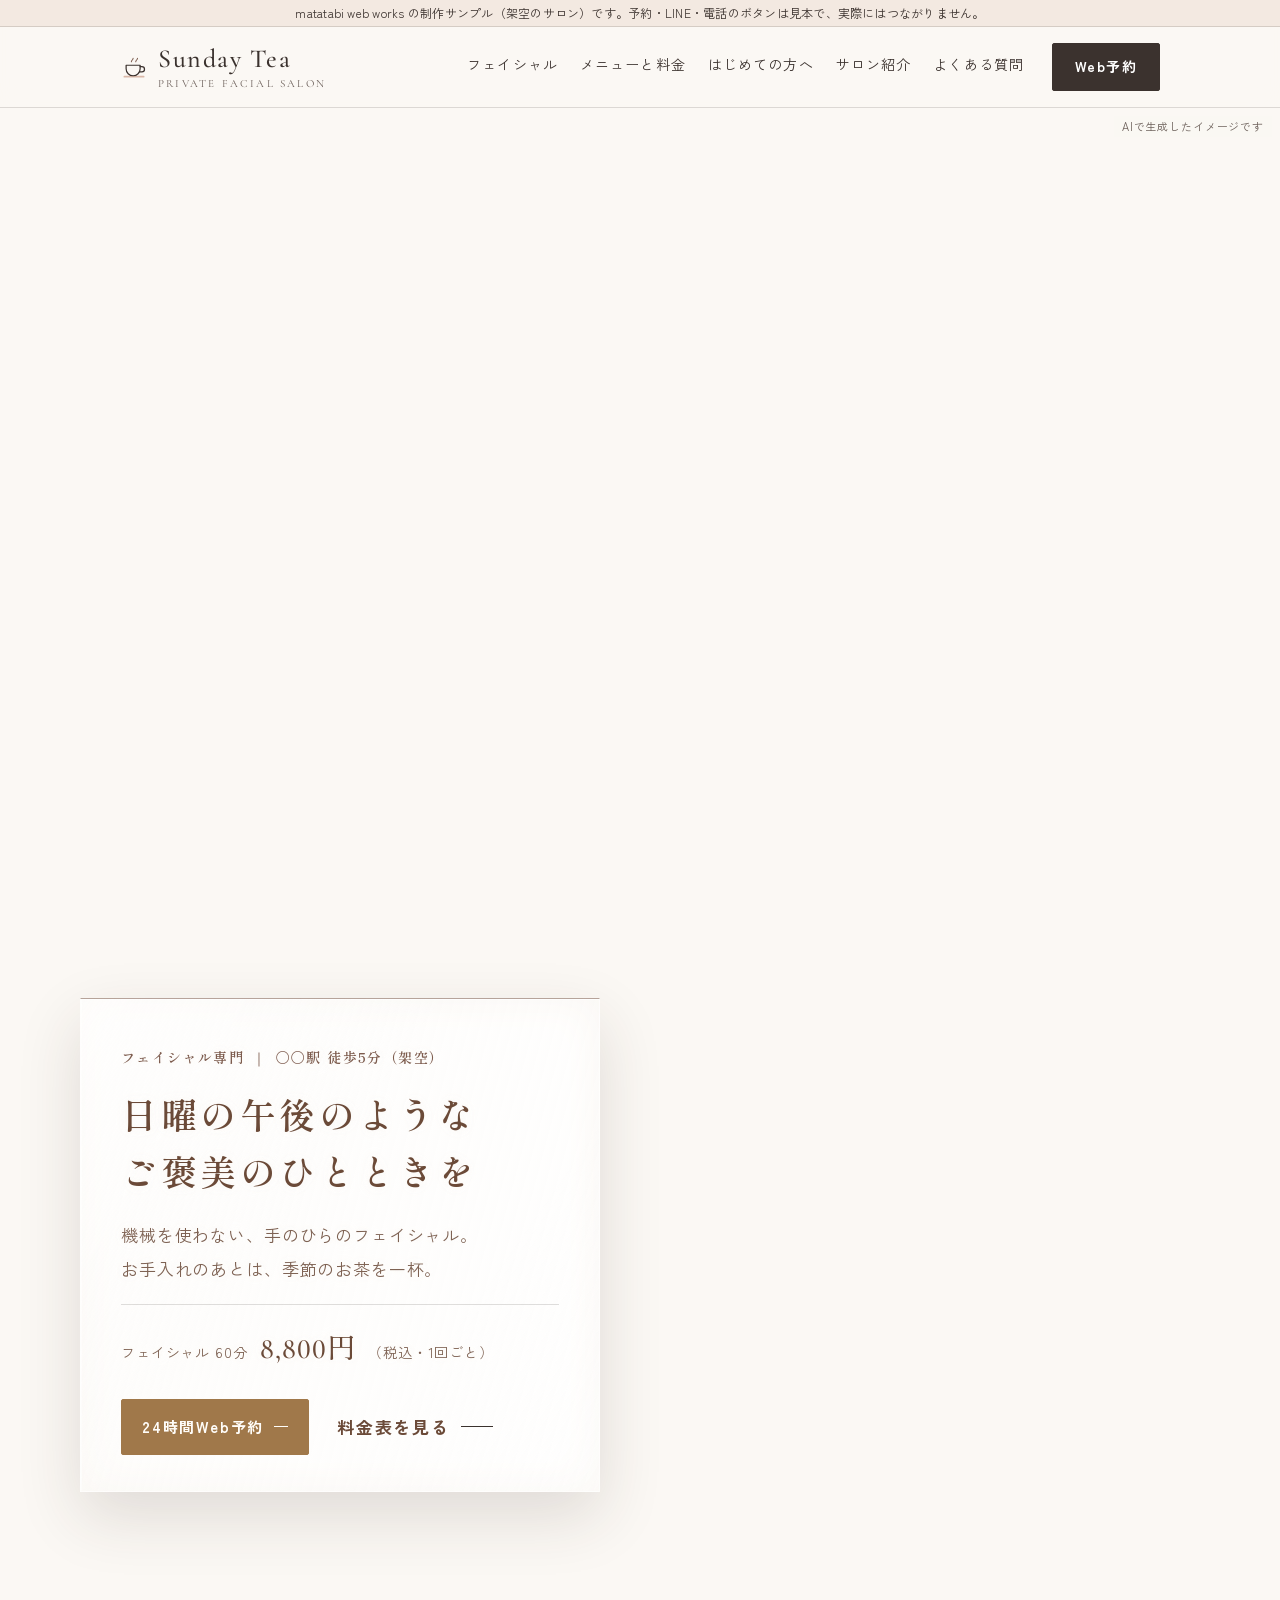
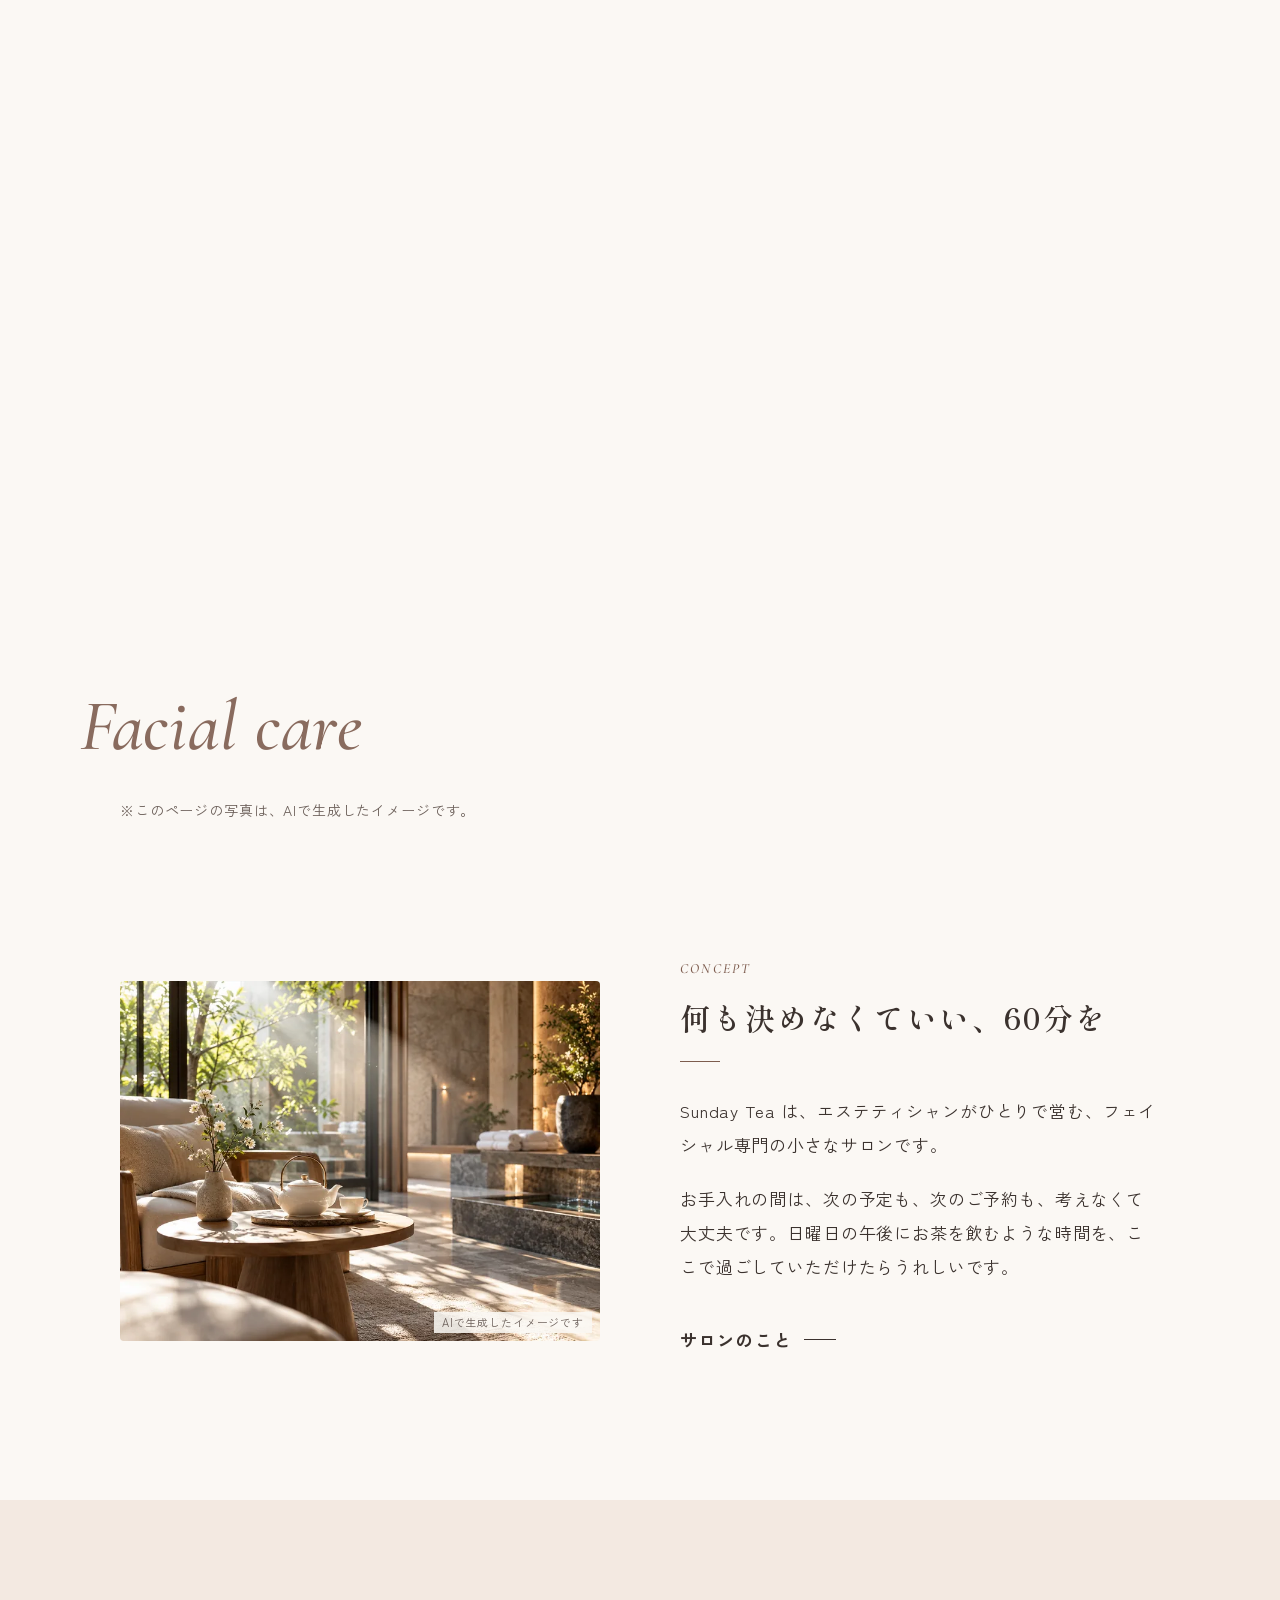
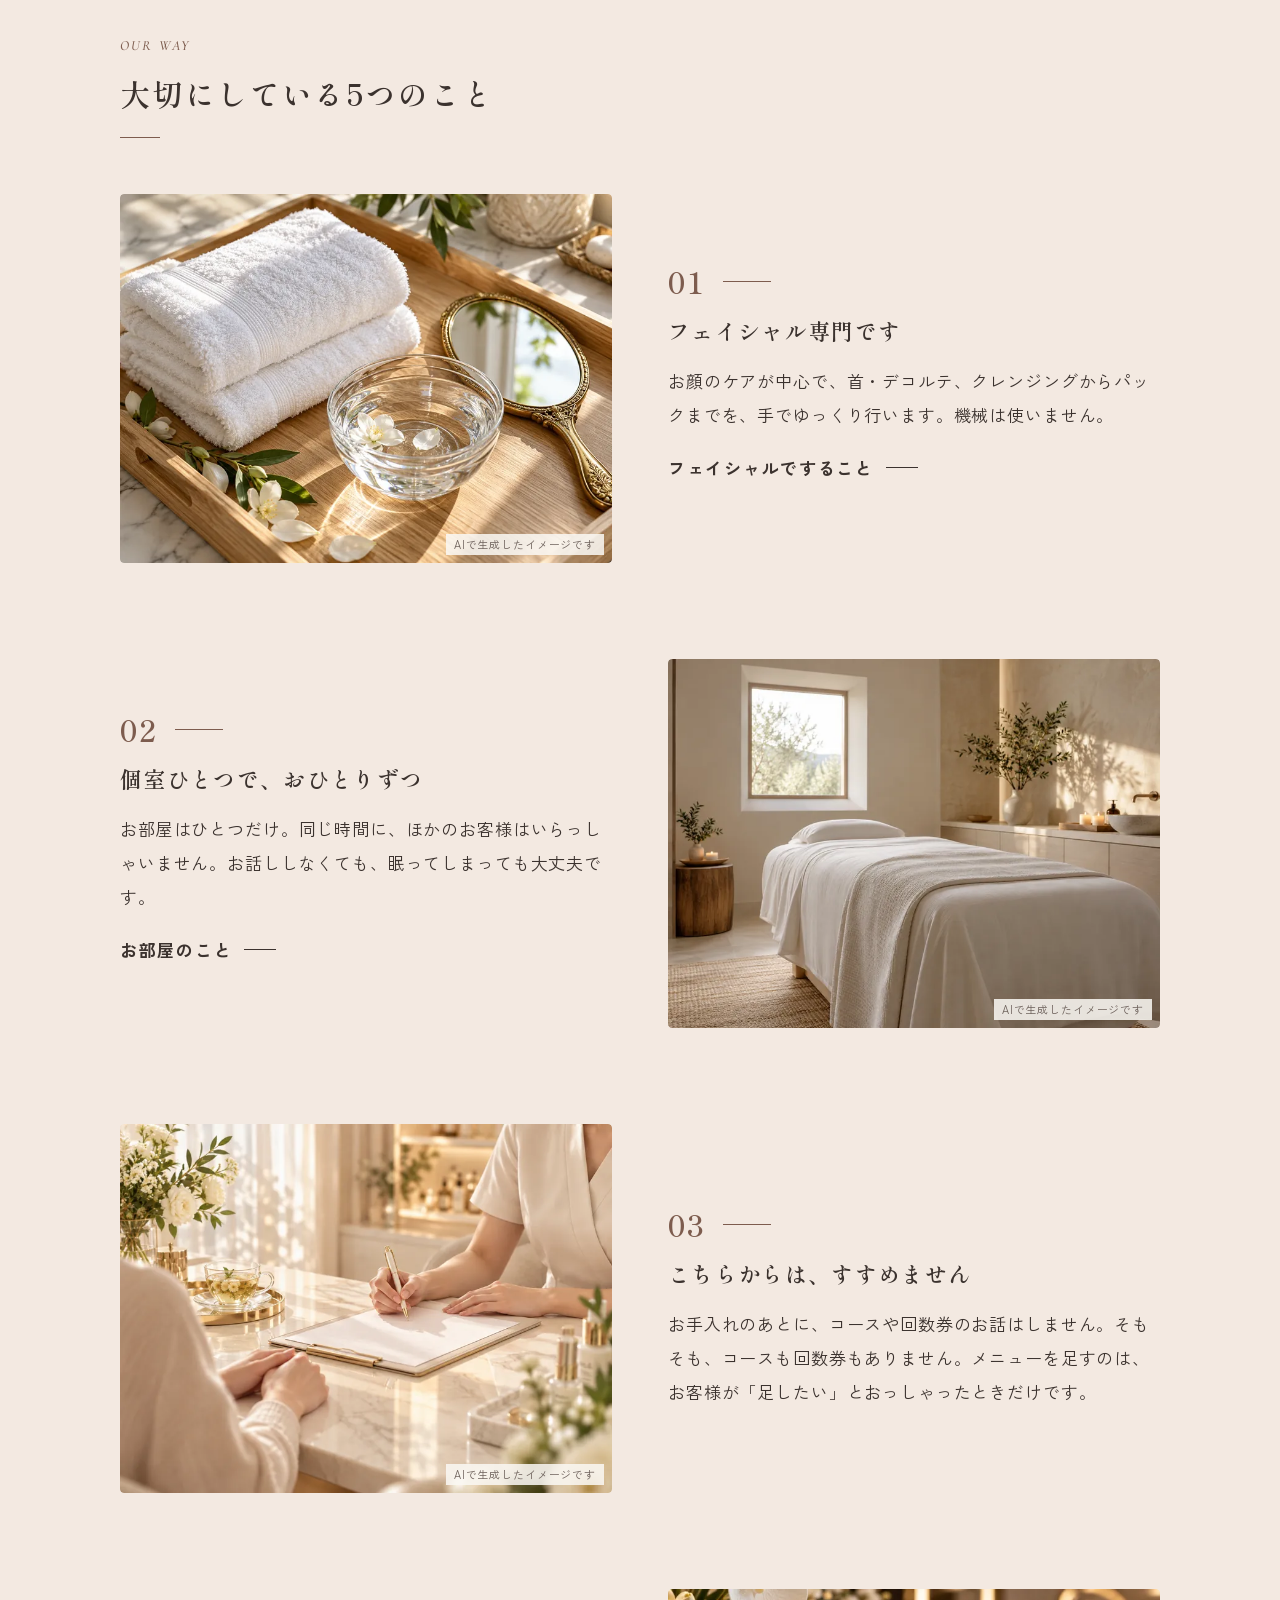
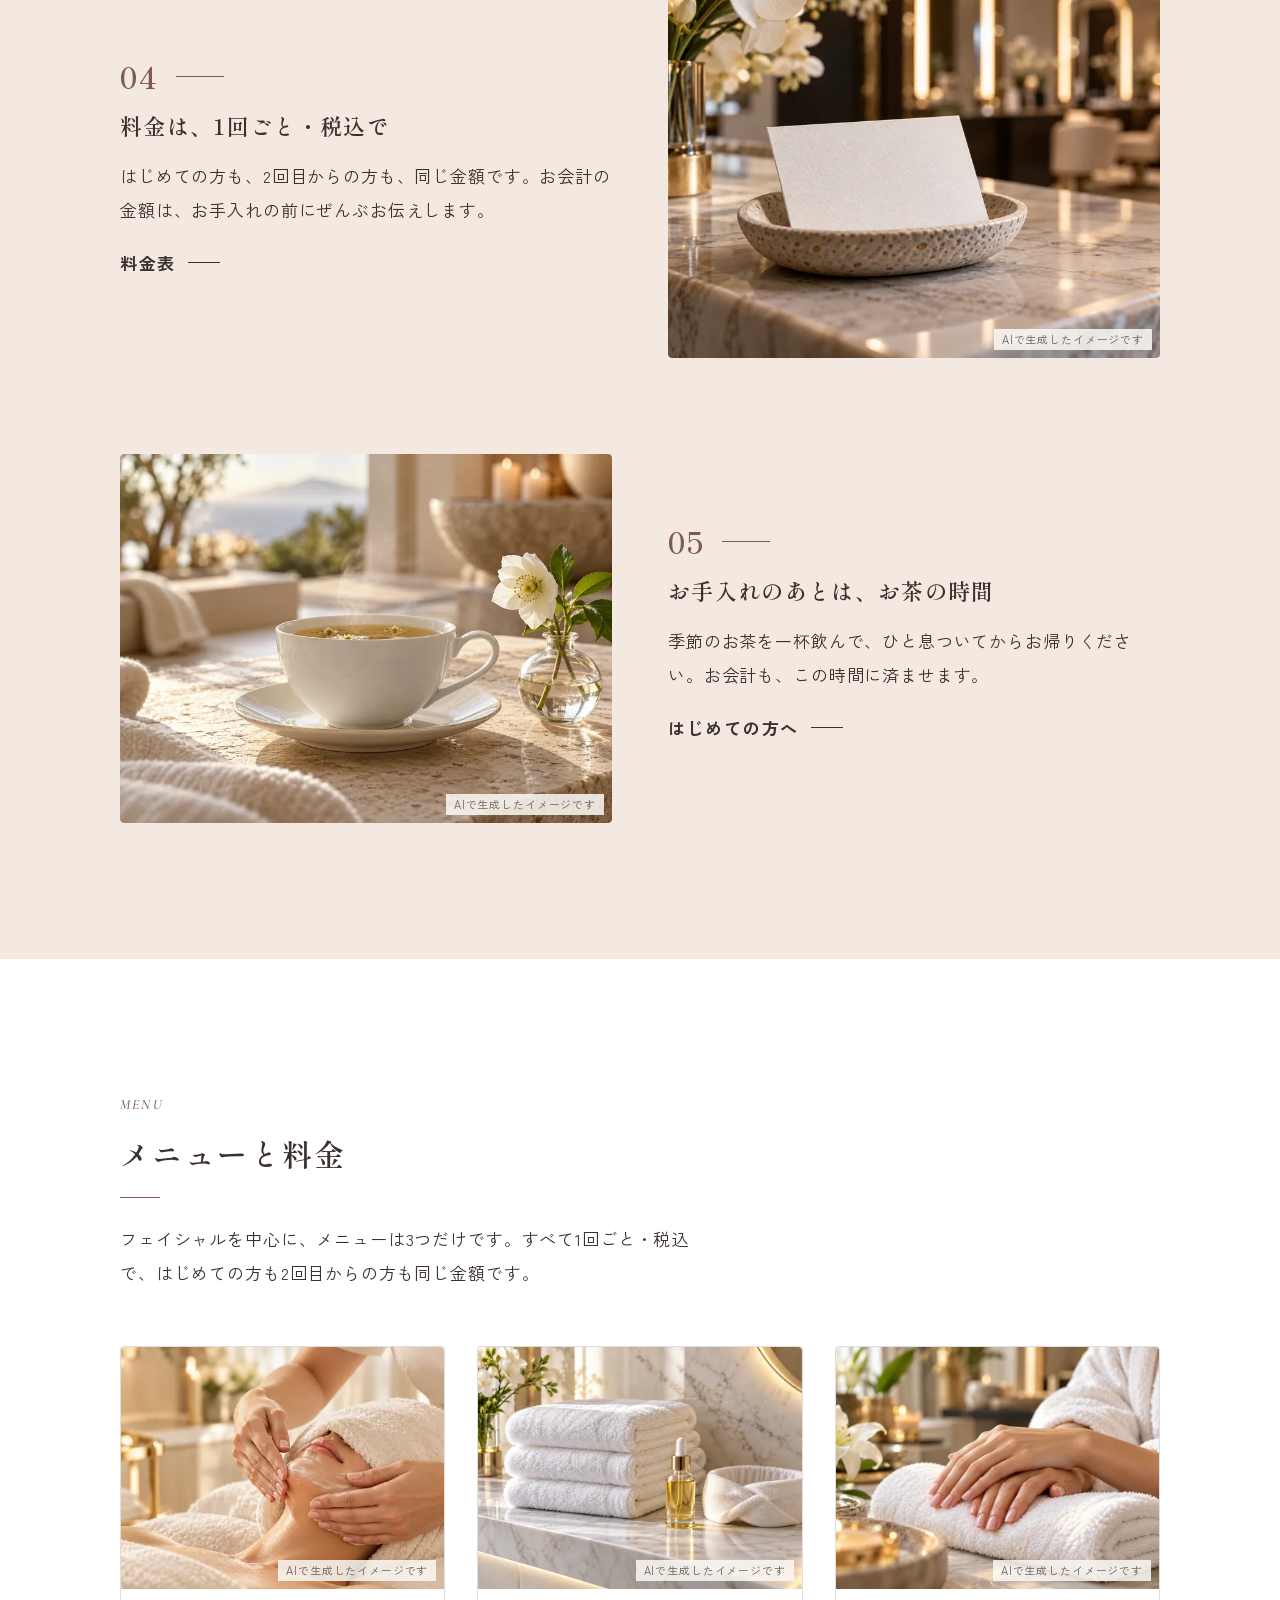
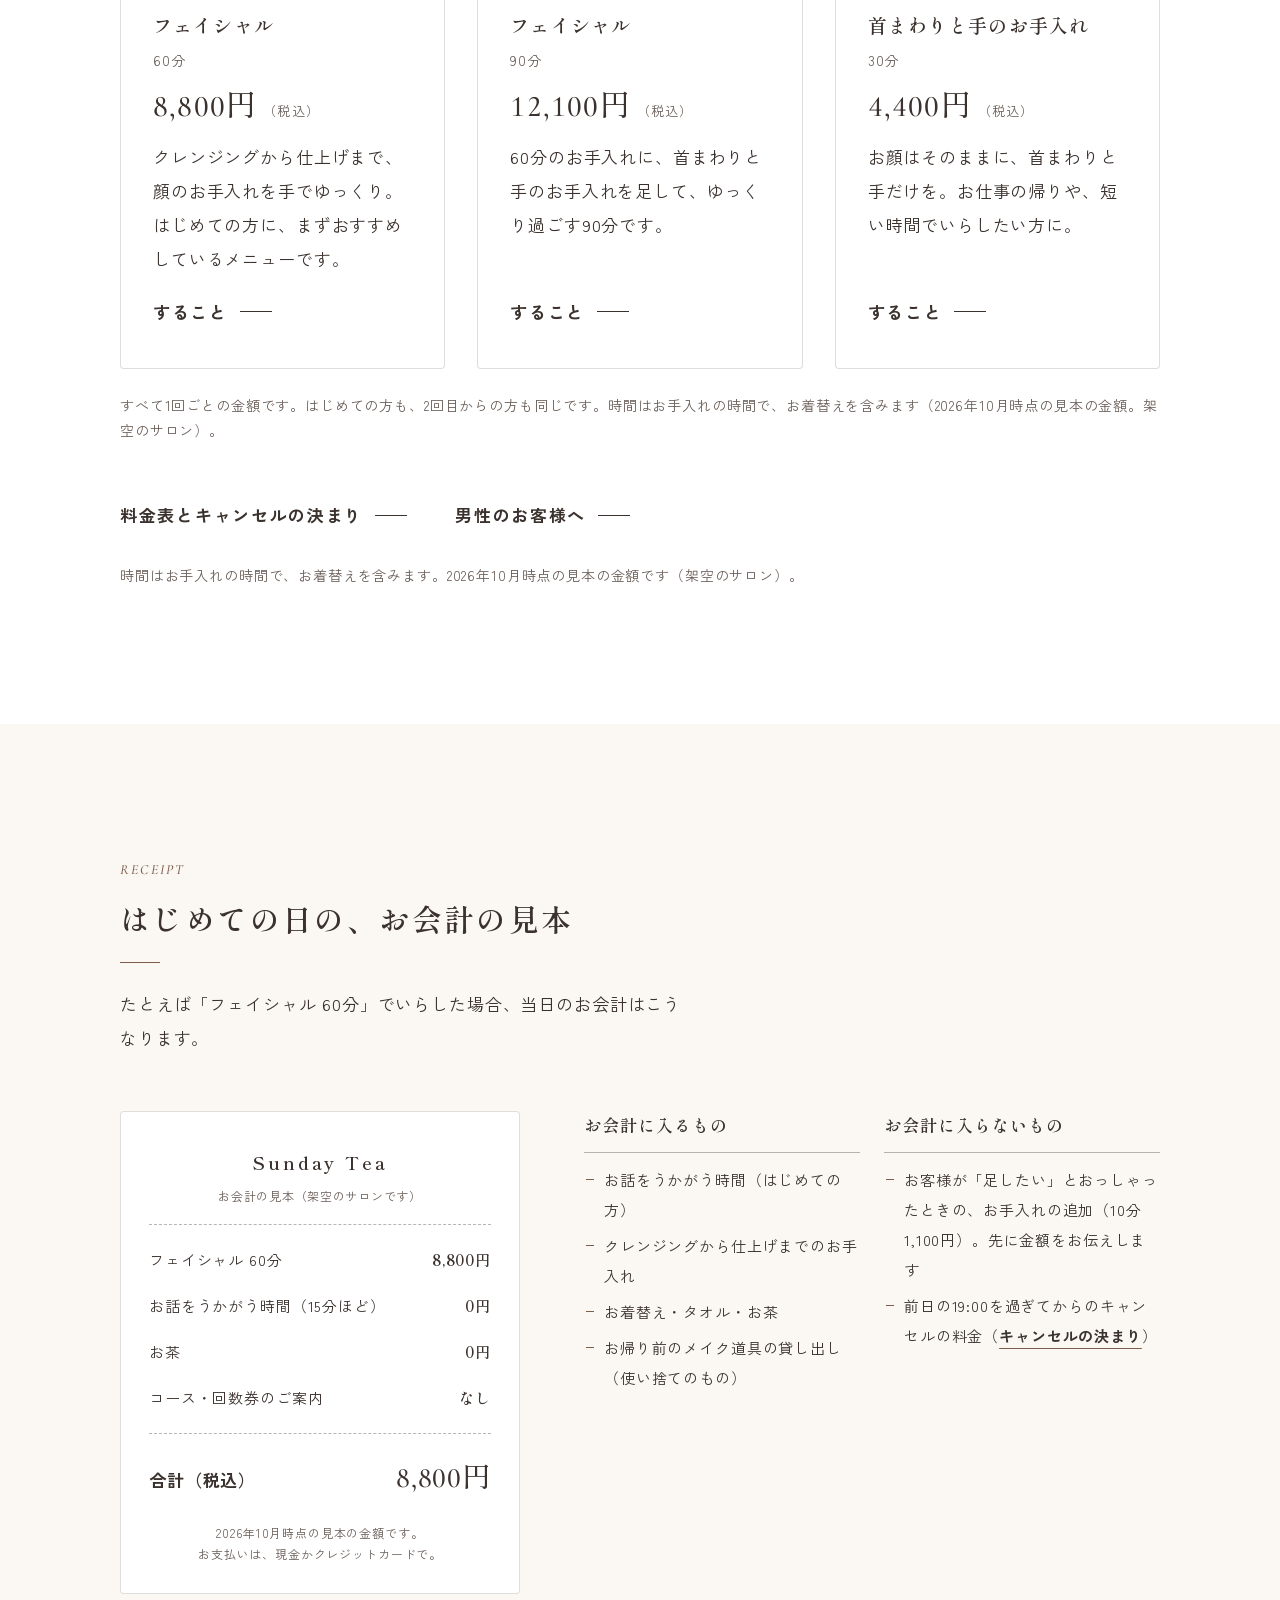
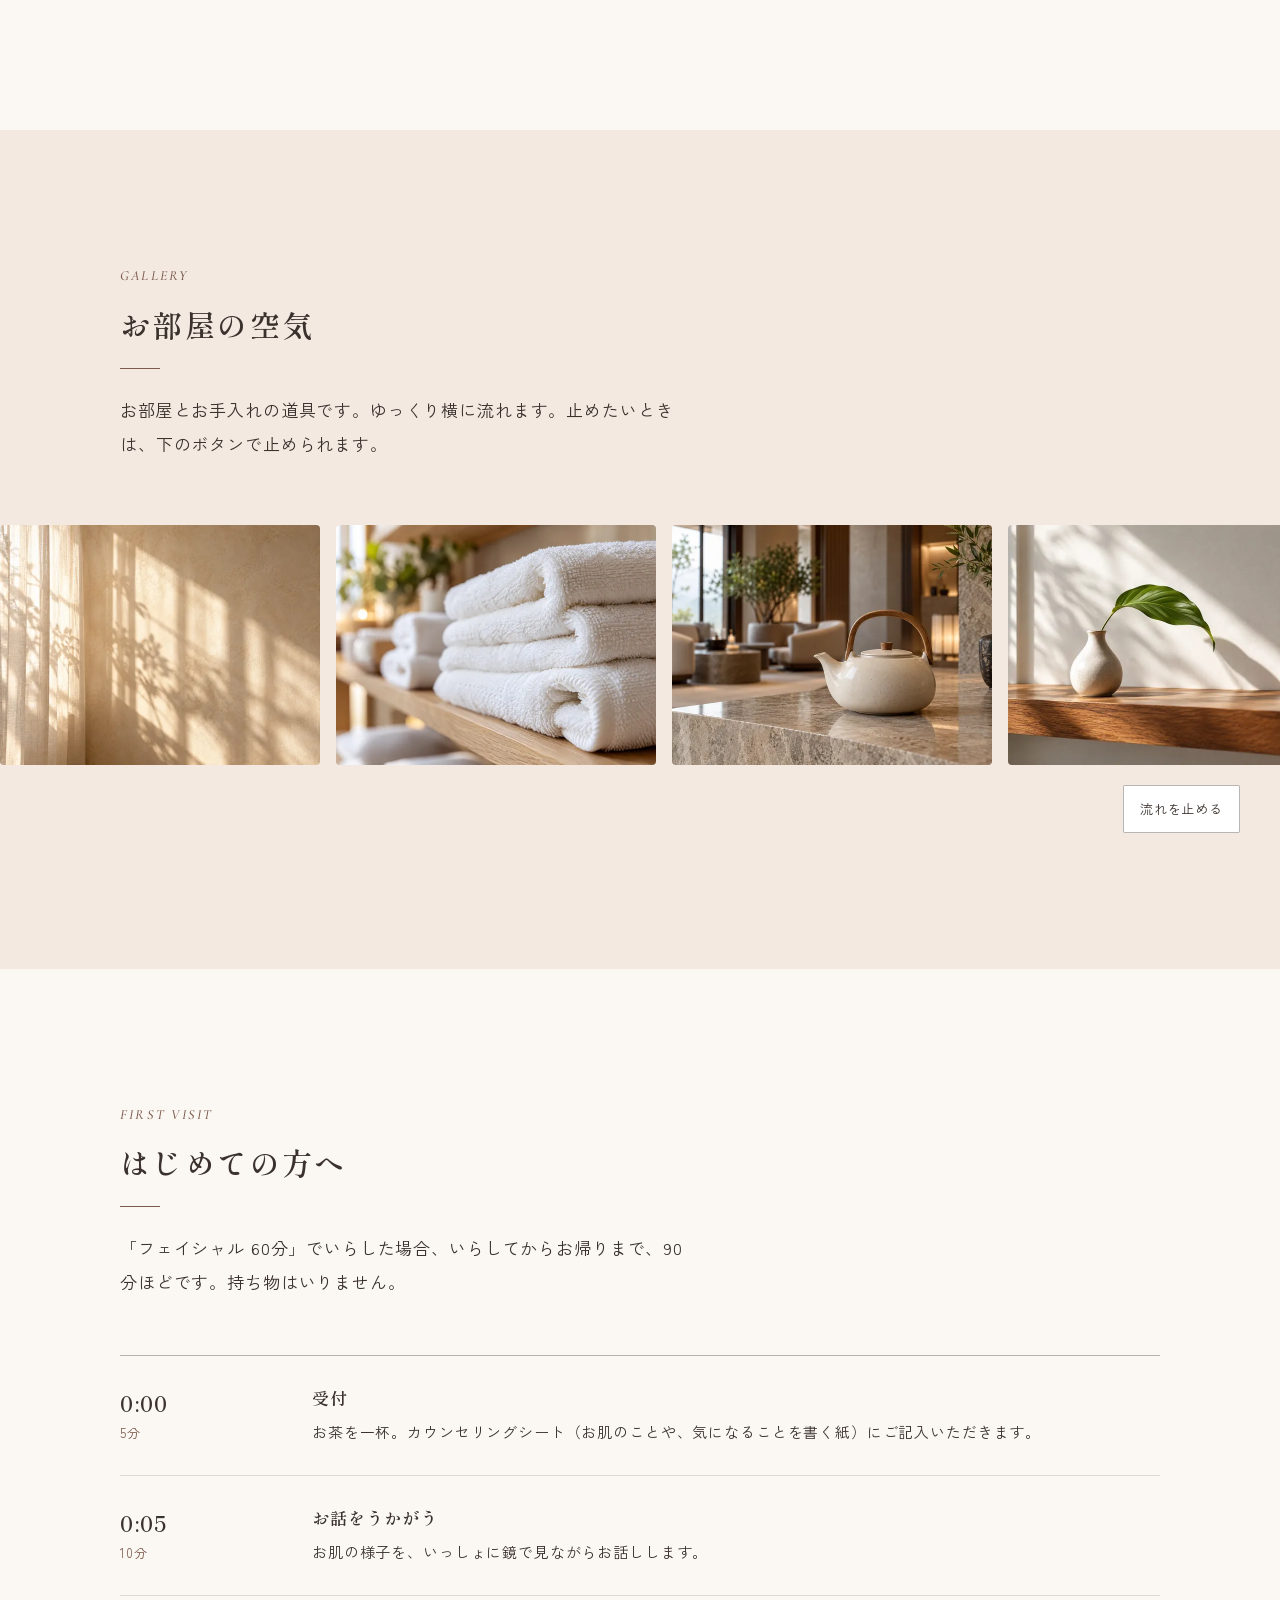
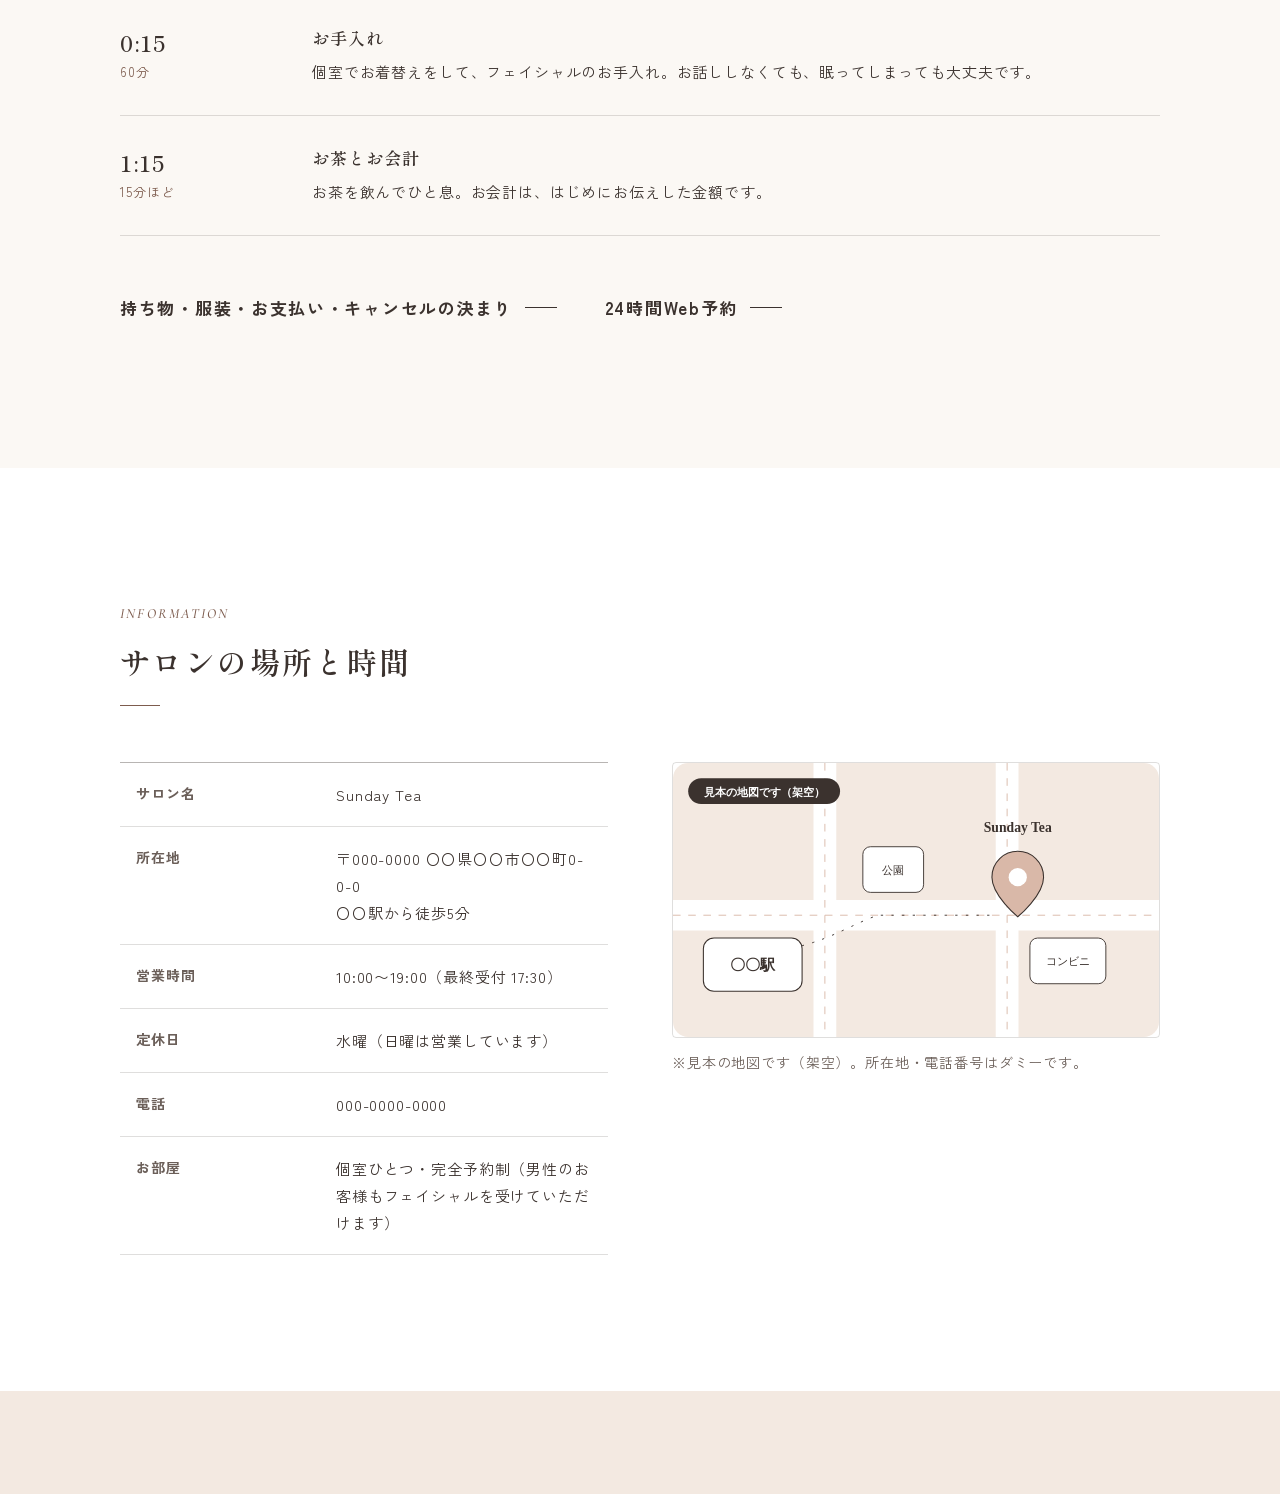
==== index.html @ a6836c01 "架空のデモサイト（matatabi web works の制作見本）を公開用に。先頭が / のリンクを GitHub Pages の下でも開ける形に直したコピー Co-Authored-By: Cla" ====
<!DOCTYPE html>
<html lang="ja">
<head>
  <meta charset="UTF-8">
  <meta name="viewport" content="width=device-width, initial-scale=1">
  <meta name="robots" content="noindex">
  <meta name="format-detection" content="telephone=no">
  <title>Sunday Tea｜フェイシャル専門の小さなサロン（制作サンプル・架空）</title>
  <meta name="description" content="Sunday Tea は、〇〇駅から徒歩5分、フェイシャル専門の小さなサロンです。個室ひとつで、おひとりずつ、手でゆっくり。料金は1回ごと・税込（フェイシャル60分 8,800円）。24時間Web予約（見本）。">
  <meta property="og:title" content="Sunday Tea｜フェイシャル専門の小さなサロン（制作サンプル・架空）">
  <meta property="og:description" content="フェイシャル専門。個室ひとつで、おひとりずつ。料金は1回ごと・税込。（制作サンプル・架空のサロン）">
  <meta property="og:type" content="website">
  <meta property="og:site_name" content="Sunday Tea（制作サンプル・架空のサロン）">
  <meta property="og:locale" content="ja_JP">
  <meta name="theme-color" content="#3B322E">
  <link rel="icon" href="images/favicon.svg" type="image/svg+xml">
  <link rel="preconnect" href="https://fonts.googleapis.com">
  <link rel="preconnect" href="https://fonts.gstatic.com" crossorigin>
  <!-- 字体は「使う文字だけ」を読む。アドレスの text= は tools/font-text.py が書き換える -->
  <link rel="stylesheet" data-font="mincho" href="https://fonts.googleapis.com/css2?family=Shippori+Mincho+B1:wght@600&amp;text=%25%26%2C-.0123456789%3A%40ABCDEFGIKLMNOPQRSTUVWYacdefgiklmnoprstuvwxy%E2%80%BB%E2%91%A0%E2%91%A1%E2%91%A2%E2%91%A3%E2%91%A4%E3%80%81%E3%80%82%E3%80%87%E3%80%8C%E3%80%8D%E3%80%92%E3%80%94%E3%80%95%E3%80%9C%E3%81%82%E3%81%84%E3%81%86%E3%81%88%E3%81%8A%E3%81%8B%E3%81%8C%E3%81%8D%E3%81%8F%E3%81%90%E3%81%91%E3%81%92%E3%81%93%E3%81%94%E3%81%95%E3%81%97%E3%81%98%E3%81%99%E3%81%9A%E3%81%9B%E3%81%9C%E3%81%9D%E3%81%9E%E3%81%9F%E3%81%A0%E3%81%A1%E3%81%A3%E3%81%A4%E3%81%A5%E3%81%A6%E3%81%A7%E3%81%A8%E3%81%A9%E3%81%AA%E3%81%AB%E3%81%AE%E3%81%AF%E3%81%B0%E3%81%B2%E3%81%B5%E3%81%B6%E3%81%B8%E3%81%B9%E3%81%BB%E3%81%BE%E3%81%BF%E3%82%81%E3%82%82%E3%82%83%E3%82%84%E3%82%86%E3%82%88%E3%82%89%E3%82%8A%E3%82%8B%E3%82%8C%E3%82%8D%E3%82%8F%E3%82%92%E3%82%93%E3%82%A2%E3%82%A3%E3%82%A4%E3%82%A6%E3%82%A7%E3%82%A8%E3%82%A9%E3%82%AA%E3%82%AB%E3%82%AD%E3%82%AF%E3%82%B0%E3%82%B3%E3%82%B5%E3%82%B6%E3%82%B7%E3%82%B8%E3%82%B9%E3%82%BB%E3%82%BF%E3%83%83%E3%83%86%E3%83%87%E3%83%88%E3%83%89%E3%83%8B%E3%83%8D%E3%83%90%E3%83%91%E3%83%93%E3%83%95%E3%83%96%E3%83%97%E3%83%9A%E3%83%9B%E3%83%9C%E3%83%9D%E3%83%9F%E3%83%A0%E3%83%A1%E3%83%A3%E3%83%A5%E3%83%A9%E3%83%AA%E3%83%AB%E3%83%AC%E3%83%AD%E3%83%B3%E3%83%BB%E3%83%BC%E4%B8%80%E4%B8%8A%E4%B8%8B%E4%B9%BE%E4%BA%88%E4%BA%8B%E4%BA%BA%E4%BB%8B%E4%BB%95%E4%BB%98%E4%BB%A4%E4%BB%A5%E4%BC%91%E4%BC%9A%E4%BC%9D%E4%BD%8F%E4%BD%93%E4%BD%95%E4%BD%9C%E4%BD%BF%E4%BE%8B%E4%BE%9D%E4%BF%9D%E5%80%8B%E5%82%99%E5%85%88%E5%85%A5%E5%85%A8%E5%86%85%E5%86%86%E5%86%99%E5%87%A6%E5%87%BA%E5%88%86%E5%88%87%E5%88%A9%E5%88%B6%E5%88%B8%E5%89%8A%E5%89%8D%E5%8A%9B%E5%8A%A0%E5%8C%96%E5%8D%88%E5%8F%96%E5%8F%97%E5%8F%A3%E5%8F%B7%E5%90%84%E5%90%88%E5%90%8C%E5%90%8D%E5%91%BD%E5%95%8F%E5%9B%9E%E5%9B%B2%E5%A0%B1%E5%A0%B4%E5%A3%B2%E5%A4%89%E5%A4%96%E5%A4%A7%E5%A9%9A%E5%AD%90%E5%AD%97%E5%AD%98%E5%AD%A3%E5%AE%88%E5%AE%89%E5%AE%9A%E5%AE%9F%E5%AE%A2%E5%AE%A4%E5%AE%B6%E5%AE%B9%E5%AF%BE%E5%B0%82%E5%B0%91%E5%B1%8B%E5%B8%82%E5%B8%8C%E5%B8%B0%E5%B9%B4%E5%BA%97%E5%BC%8F%E5%BC%B7%E5%BD%93%E5%BE%8B%E5%BE%8C%E5%BE%97%E5%BF%85%E5%BF%9C%E6%80%A7%E6%83%85%E6%84%8F%E6%89%80%E6%89%8B%E6%89%95%E6%89%B1%E6%8A%BC%E6%8C%81%E6%8E%A2%E6%94%AF%E6%95%B0%E6%96%87%E6%96%99%E6%96%AD%E6%96%B9%E6%97%A5%E6%99%82%E6%9B%9C%E6%9B%B4%E6%9B%B8%E6%9B%BF%E6%9C%80%E6%9C%88%E6%9C%8D%E6%9C%9B%E6%9C%9F%E6%9C%AB%E6%9C%AC%E6%9D%9F%E6%9D%A5%E6%9E%B6%E6%A1%88%E6%A2%B0%E6%A6%82%E6%A7%98%E6%A8%AA%E6%A9%9F%E6%AC%A1%E6%AD%A3%E6%AE%8B%E6%B0%97%E6%B0%B4%E6%B1%BA%E6%B2%BF%E6%B3%95%E6%B3%A1%E6%B3%A8%E6%B4%97%E6%B5%81%E6%B6%88%E6%B8%A1%E6%BA%96%E7%82%B9%E7%84%A1%E7%87%A5%E7%89%A9%E7%90%86%E7%94%A3%E7%94%A8%E7%94%B7%E7%94%BA%E7%94%BB%E7%95%AA%E7%99%BA%E7%9A%84%E7%9B%AE%E7%9B%B4%E7%9B%B8%E7%9C%8C%E7%9C%9F%E7%9D%80%E7%9F%A5%E7%9F%AD%E7%A0%82%E7%A2%BA%E7%A4%BA%E7%A4%BE%E7%A7%BB%E7%A8%8E%E7%A9%BA%E7%AA%93%E7%AB%AF%E7%AE%A1%E7%AF%80%E7%B2%A7%E7%B4%84%E7%B4%B9%E7%B5%84%E7%B5%90%E7%B5%A1%E7%BD%AE%E7%BE%8E%E8%82%8C%E8%85%95%E8%8C%B6%E8%90%BD%E8%A1%8C%E8%A1%A8%E8%A3%85%E8%A4%92%E8%A6%81%E8%A6%8B%E8%A6%A7%E8%A8%82%E8%A8%88%E8%A8%98%E8%A9%B1%E8%AA%8D%E8%AA%AD%E8%AA%BF%E8%AB%87%E8%AD%B7%E8%B2%A1%E8%B3%AA%E8%B6%B3%E8%BC%89%E8%BE%BC%E8%BF%94%E8%BF%BD%E9%80%81%E9%80%A3%E9%81%85%E9%81%8E%E9%81%A9%E9%81%B8%E9%83%A8%E9%87%91%E9%87%9D%E9%8D%B5%E9%95%B7%E9%96%80%E9%96%89%E9%96%93%E9%96%A2%E9%99%8D%E9%99%A4%E9%9A%9B%E9%9B%A3%E9%9B%B0%E9%9B%BB%E9%9D%99%E9%9D%A2%E9%A0%90%E9%A0%BC%E9%A1%8D%E9%A1%94%E9%A1%98%E9%A6%96%EF%BC%88%EF%BC%89%EF%BC%8B%EF%BC%8F%EF%BC%9A&amp;display=swap">
  <link rel="stylesheet" data-font="gothic" href="https://fonts.googleapis.com/css2?family=Zen+Kaku+Gothic+New:wght@400;700&amp;text=%20%22%25%26%28%29%2C-.0123456789%3A%3D%40ABCDEFGIJKLMNOPQRSTUVWY%5B%5D_abcdefghijklmnopqrstuvwxy%C2%A9%C3%97%E2%80%B9%E2%80%BA%E2%80%BB%E2%91%A0%E2%91%A1%E2%91%A2%E2%91%A3%E2%91%A4%E2%96%B3%E2%97%8B%E3%80%81%E3%80%82%E3%80%87%E3%80%8C%E3%80%8D%E3%80%92%E3%80%94%E3%80%95%E3%80%9C%E3%81%82%E3%81%84%E3%81%86%E3%81%88%E3%81%8A%E3%81%8B%E3%81%8C%E3%81%8D%E3%81%8E%E3%81%8F%E3%81%90%E3%81%91%E3%81%92%E3%81%93%E3%81%94%E3%81%95%E3%81%96%E3%81%97%E3%81%98%E3%81%99%E3%81%9A%E3%81%9B%E3%81%9C%E3%81%9D%E3%81%9E%E3%81%9F%E3%81%A0%E3%81%A1%E3%81%A3%E3%81%A4%E3%81%A5%E3%81%A6%E3%81%A7%E3%81%A8%E3%81%A9%E3%81%AA%E3%81%AB%E3%81%AD%E3%81%AE%E3%81%AF%E3%81%B0%E3%81%B2%E3%81%B4%E3%81%B5%E3%81%B6%E3%81%B8%E3%81%B9%E3%81%BB%E3%81%BE%E3%81%BF%E3%82%80%E3%82%81%E3%82%82%E3%82%83%E3%82%84%E3%82%86%E3%82%87%E3%82%88%E3%82%89%E3%82%8A%E3%82%8B%E3%82%8C%E3%82%8D%E3%82%8F%E3%82%92%E3%82%93%E3%82%A2%E3%82%A3%E3%82%A4%E3%82%A6%E3%82%A7%E3%82%A8%E3%82%A9%E3%82%AA%E3%82%AB%E3%82%AC%E3%82%AD%E3%82%AF%E3%82%B0%E3%82%B1%E3%82%B3%E3%82%B5%E3%82%B6%E3%82%B7%E3%82%B8%E3%82%B9%E3%82%BA%E3%82%BB%E3%82%BF%E3%83%80%E3%83%81%E3%83%83%E3%83%84%E3%83%86%E3%83%87%E3%83%88%E3%83%89%E3%83%8B%E3%83%8D%E3%83%8F%E3%83%90%E3%83%91%E3%83%93%E3%83%95%E3%83%96%E3%83%97%E3%83%98%E3%83%99%E3%83%9A%E3%83%9B%E3%83%9C%E3%83%9D%E3%83%9E%E3%83%9F%E3%83%A0%E3%83%A1%E3%83%A3%E3%83%A5%E3%83%A9%E3%83%AA%E3%83%AB%E3%83%AC%E3%83%AD%E3%83%B3%E3%83%BB%E3%83%BC%E4%B8%80%E4%B8%88%E4%B8%89%E4%B8%8A%E4%B8%8B%E4%B8%A1%E4%B8%A6%E4%B8%AD%E4%B8%B8%E4%B9%BE%E4%BA%86%E4%BA%88%E4%BA%8B%E4%BA%BA%E4%BB%8A%E4%BB%8B%E4%BB%95%E4%BB%98%E4%BB%A4%E4%BB%A5%E4%BB%BB%E4%BC%91%E4%BC%9A%E4%BC%9D%E4%BD%8F%E4%BD%93%E4%BD%95%E4%BD%9C%E4%BD%BF%E4%BE%8B%E4%BE%9D%E4%BF%82%E4%BF%9D%E4%BF%A1%E5%80%8B%E5%82%99%E5%84%AA%E5%85%83%E5%85%88%E5%85%89%E5%85%A5%E5%85%A8%E5%85%AC%E5%85%B7%E5%85%B8%E5%86%85%E5%86%86%E5%86%8D%E5%86%99%E5%87%A6%E5%87%BA%E5%88%80%E5%88%86%E5%88%87%E5%88%9D%E5%88%A9%E5%88%B6%E5%88%B8%E5%89%83%E5%89%8A%E5%89%8D%E5%89%B2%E5%8A%9B%E5%8A%A0%E5%8A%A9%E5%8A%B9%E5%8B%95%E5%8B%A4%E5%8C%85%E5%8C%96%E5%8C%BB%E5%8D%88%E5%8D%B0%E5%8F%8B%E5%8F%96%E5%8F%97%E5%8F%A3%E5%8F%A5%E5%8F%B0%E5%8F%B7%E5%90%84%E5%90%88%E5%90%8C%E5%90%8D%E5%90%AB%E5%91%BD%E5%93%81%E5%95%8F%E5%96%B6%E5%99%A8%E5%9B%9E%E5%9B%A3%E5%9B%B2%E5%9B%B3%E5%9C%92%E5%9C%9F%E5%9C%A8%E5%9C%B0%E5%A0%B1%E5%A0%B4%E5%A3%81%E5%A3%B0%E5%A3%B2%E5%A4%89%E5%A4%96%E5%A4%9C%E5%A4%A7%E5%A4%AB%E5%A5%91%E5%A5%A5%E5%A5%B3%E5%A5%BD%E5%A6%8A%E5%A7%8B%E5%A8%A0%E5%A9%9A%E5%AD%90%E5%AD%97%E5%AD%98%E5%AD%A3%E5%AE%88%E5%AE%89%E5%AE%8C%E5%AE%9A%E5%AE%9F%E5%AE%A2%E5%AE%A4%E5%AE%B6%E5%AE%B9%E5%AF%BE%E5%B0%82%E5%B0%8F%E5%B0%91%E5%B1%80%E5%B1%8A%E5%B1%8B%E5%B1%B1%E5%B7%AE%E5%B8%82%E5%B8%8C%E5%B8%AB%E5%B8%AD%E5%B8%B0%E5%B9%B4%E5%BA%97%E5%BA%A6%E5%BC%8F%E5%BC%95%E5%BC%B1%E5%BC%B5%E5%BC%B7%E5%BD%93%E5%BD%A2%E5%BD%B1%E5%BE%85%E5%BE%8B%E5%BE%8C%E5%BE%92%E5%BE%97%E5%BF%83%E5%BF%85%E5%BF%9C%E6%80%A7%E6%81%AF%E6%83%85%E6%84%8F%E6%84%9F%E6%85%8B%E6%85%AE%E6%88%90%E6%89%80%E6%89%8B%E6%89%95%E6%89%B1%E6%89%BF%E6%8A%98%E6%8A%BC%E6%8B%85%E6%8C%81%E6%8C%BF%E6%8D%A8%E6%8E%A2%E6%8E%A7%E6%8E%B2%E6%8F%9B%E6%94%AF%E6%95%99%E6%95%B0%E6%96%87%E6%96%99%E6%96%AD%E6%96%B0%E6%96%B9%E6%97%A5%E6%98%8E%E6%99%82%E6%9B%9C%E6%9B%B4%E6%9B%B8%E6%9B%BF%E6%9C%80%E6%9C%88%E6%9C%8D%E6%9C%9B%E6%9C%9D%E6%9C%9F%E6%9C%A8%E6%9C%AB%E6%9C%AC%E6%9D%9F%E6%9D%A5%E6%9D%AF%E6%9E%9A%E6%9E%A0%E6%9E%B6%E6%A0%BC%E6%A1%88%E6%A2%B0%E6%A3%9A%E6%A4%8D%E6%A5%AD%E6%A5%BD%E6%A6%82%E6%A7%98%E6%A8%AA%E6%A9%9F%E6%AC%A1%E6%AD%A2%E6%AD%A3%E6%AD%A9%E6%AE%8B%E6%AE%B5%E6%AF%8E%E6%B0%91%E6%B0%97%E6%B0%B4%E6%B1%BA%E6%B2%BF%E6%B3%81%E6%B3%95%E6%B3%A1%E6%B3%A8%E6%B4%97%E6%B5%81%E6%B6%88%E6%B6%B2%E6%B7%BB%E6%B8%88%E6%B8%A1%E6%B9%AF%E6%BA%80%E6%BA%96%E6%BF%83%E7%81%AB%E7%82%B9%E7%84%A1%E7%85%A7%E7%87%A5%E7%89%A9%E7%89%B9%E7%8A%B6%E7%8E%84%E7%8F%BE%E7%90%86%E7%93%B6%E7%94%9F%E7%94%A3%E7%94%A8%E7%94%B0%E7%94%B1%E7%94%B3%E7%94%B7%E7%94%BA%E7%94%BB%E7%95%99%E7%95%A5%E7%95%AA%E7%99%82%E7%99%BA%E7%99%BD%E7%9A%84%E7%9A%BF%E7%9B%AE%E7%9B%B4%E7%9B%B8%E7%9C%81%E7%9C%8C%E7%9C%9F%E7%9C%A0%E7%9D%80%E7%9F%A2%E7%9F%A5%E7%9F%AD%E7%9F%B3%E7%A0%82%E7%A2%BA%E7%A4%BA%E7%A4%BE%E7%A7%BB%E7%A8%8E%E7%A8%AE%E7%A9%BA%E7%AA%93%E7%AB%8B%E7%AB%AF%E7%AC%AC%E7%AE%A1%E7%AF%80%E7%B2%A7%E7%B4%84%E7%B4%99%E7%B4%B9%E7%B5%82%E7%B5%84%E7%B5%90%E7%B5%A1%E7%B6%9A%E7%B7%8A%E7%B7%92%E7%B8%81%E7%BD%AE%E7%BE%8E%E8%80%83%E8%80%85%E8%81%9E%E8%82%8C%E8%85%95%E8%87%AA%E8%89%AF%E8%89%B2%E8%8A%B1%E8%8B%A6%E8%8C%B6%E8%90%BD%E8%91%89%E8%96%84%E8%A1%8C%E8%A1%A8%E8%A2%96%E8%A3%85%E8%A4%92%E8%A6%81%E8%A6%8B%E8%A6%A7%E8%A7%92%E8%A8%82%E8%A8%88%E8%A8%98%E8%A9%B1%E8%AA%8D%E8%AA%AC%E8%AA%AD%E8%AA%BF%E8%AB%87%E8%AD%B7%E8%B2%A1%E8%B2%A9%E8%B2%B8%E8%B3%87%E8%B3%AA%E8%B5%A4%E8%B6%B3%E8%BA%AB%E8%BB%8A%E8%BB%BD%E8%BC%89%E8%BE%BA%E8%BE%BC%E8%BF%8E%E8%BF%91%E8%BF%94%E8%BF%B7%E8%BF%BD%E9%80%81%E9%80%94%E9%80%9A%E9%80%A3%E9%80%B2%E9%81%85%E9%81%8E%E9%81%93%E9%81%A0%E9%81%A9%E9%81%B8%E9%83%A8%E9%85%8D%E9%87%8D%E9%87%91%E9%87%9D%E9%89%A2%E9%8D%B5%E9%8F%A1%E9%95%B7%E9%96%80%E9%96%89%E9%96%8B%E9%96%93%E9%96%A2%E9%99%8D%E9%99%A2%E9%99%A4%E9%9A%8E%E9%9A%9B%E9%9B%A3%E9%9B%B0%E9%9B%BB%E9%9D%99%E9%9D%A2%E9%9F%B3%E9%A0%85%E9%A0%86%E9%A0%88%E9%A0%90%E9%A0%AC%E9%A0%BC%E9%A1%8D%E9%A1%94%E9%A1%98%E9%A1%9E%E9%A3%B2%E9%A6%96%E9%A6%99%E9%A7%85%E9%A7%90%E9%AB%98%E9%B3%B4%E9%BB%92%EF%BC%88%EF%BC%89%EF%BC%8B%EF%BC%8F%EF%BC%9A%EF%BC%9D%EF%BC%9F%EF%BD%9C&amp;display=swap">
  <link rel="stylesheet" data-font="accent" href="https://fonts.googleapis.com/css2?family=Cormorant+Garamond:ital,wght@0,500;1,500&amp;text=%20%26%2C.0123456789%3AABCDEFGIKLMNOPQRSTUVWYacdefilmnoprstuvwy&amp;display=swap">
  <link rel="stylesheet" href="css/style.css?v=20261009-09">
  <script src="js/main.js?v=20261009-09" defer></script>
  <script type="application/ld+json">
  {
    "@context": "https://schema.org",
    "@type": "BeautySalon",
    "name": "Sunday Tea",
    "description": "フェイシャル専門の小さなサロン（matatabi web works の制作サンプル・架空のサロンです）",
    "address": {
      "@type": "PostalAddress",
      "postalCode": "000-0000",
      "addressRegion": "〇〇県",
      "addressLocality": "〇〇市",
      "streetAddress": "〇〇町0-0-0",
      "addressCountry": "JP"
    },
    "telephone": "000-0000-0000",
    "openingHoursSpecification": [{
      "@type": "OpeningHoursSpecification",
      "dayOfWeek": ["Monday", "Tuesday", "Thursday", "Friday", "Saturday", "Sunday"],
      "opens": "10:00",
      "closes": "19:00"
    }],
    "priceRange": "4,400円〜12,100円（税込）"
  }
  </script>
</head>
<body class="has-fixed-cta">
  <a class="skip-link" href="#main">本文へ移動</a>
  <header class="site-header">
    <p class="sample-notice"><span class="sample-notice__pc">matatabi web works の制作サンプル（架空のサロン）です。予約・LINE・電話のボタンは見本で、実際にはつながりません。</span><span class="sample-notice__sp">matatabi web works の見本です（架空のサロン）</span></p>
    <div class="container site-header__inner">
      <a href="index.html" class="site-logo">
        <img src="images/logo-mark.svg" alt="" width="28" height="28">
        <span class="site-logo__text"><span class="site-logo__name">Sunday Tea</span><span class="site-logo__sub">PRIVATE FACIAL SALON</span></span>
      </a>
      <nav class="global-nav" id="global-nav" aria-label="メインメニュー">
        <ul class="global-nav__list">
          <li class="global-nav__home"><a href="index.html" aria-current="page"><span>ホーム</span></a></li>
          <li><a href="facial.html"><span>フェイシャル</span></a></li>
          <li><a href="menu.html"><span>メニューと料金</span></a></li>
          <li><a href="first.html"><span>はじめての方へ</span></a></li>
          <li><a href="about.html"><span>サロン紹介</span></a></li>
          <li><a href="faq.html"><span>よくある質問</span></a></li>
          <li class="global-nav__reserve-sp"><a href="reserve.html"><span>ご予約・お問い合わせ</span></a></li>
        </ul>
        <p class="global-nav__cta"><a href="reserve.html#booking" class="btn btn--primary">24時間Web予約</a></p>
      </nav>
      <div class="header-actions">
        <a href="reserve.html#booking" class="btn btn--primary header-reserve">Web予約</a>
        <button type="button" class="menu-toggle" aria-label="メニューを開く" aria-expanded="false" aria-controls="global-nav">
          <span class="menu-toggle__bars" aria-hidden="true"></span>
        </button>
      </div>
    </div>
  </header>
  <main id="main">
    <section class="hero-v hero" aria-labelledby="hero-title">
      <picture class="hero-v__picture" data-photo="P01">
        <source media="(min-width: 1024px)" srcset="images/photos/p01-room-pc-1600.webp 1600w, images/photos/p01-room-pc-1672.webp 1672w" sizes="100vw" width="1600" height="900">
        <img src="images/photos/p01-room-sp-941.webp" alt="午後の光が白い壁に木の葉の影を落とす個室。白いシーツと薄いブランケットのベッド、丸めたタオル、オリーブの鉢と白い花が見える" width="941" height="1672" fetchpriority="high" decoding="async">
      </picture>
      <p class="photo-note hero-v__photo-note">AIで生成したイメージです</p>
      <p class="hero-v__word" aria-hidden="true">Facial care</p>
      <div class="hero-v__panel">
        <p class="hero-v__lead-line">フェイシャル専門<span aria-hidden="true">｜</span><span class="visually-hidden">。</span><span class="nowrap">〇〇駅 徒歩5分<span class="pc-inline">（架空）</span></span></p>
        <h1 class="hero__title" id="hero-title">日曜の午後のような<br>ご褒美のひとときを</h1>
        <p class="hero__lead">機械を使わない、手のひらの<wbr>フェイシャル。<br class="pc-only">お手入れのあとは、季節のお茶を一杯。</p>
        <p class="hero-v__price"><span>フェイシャル 60分</span><strong>8,800円</strong><span>（税込<span class="pc-inline">・1回ごと</span>）</span></p>
        <div class="hero-v__actions">
          <a href="reserve.html#booking" class="btn btn--primary">24時間Web予約</a>
          <a href="menu.html#price" class="more-link">料金表を見る</a>
        </div>
      </div>
    </section>
    <p class="container note photo-ai-note">※このページの写真は、AIで生成したイメージです。</p>

    <section class="section" aria-labelledby="concept-title">
      <div class="container">
        <div class="split reveal">
          <div class="split__image">
            <figure class="photo photo--4x3 reveal-clip" data-photo="P02"><img src="images/photos/p02-concept-tea-800.webp" srcset="images/photos/p02-concept-tea-800.webp 800w, images/photos/p02-concept-tea-1200.webp 1200w" sizes="(min-width: 1024px) 560px, 100vw" alt="午後の光が差し込むお部屋の、木の丸いテーブル。白いティーポットとカップ、小さな花" width="800" height="600" loading="lazy" decoding="async"><figcaption class="photo-note">AIで生成したイメージです</figcaption></figure>
          </div>
          <div class="split__text">
            <span class="eyebrow" aria-hidden="true">CONCEPT</span>
            <h2 class="section-title" id="concept-title">何も決めなくていい、<wbr>60分を</h2>
            <p style="margin-top: 32px;">Sunday Tea は、エステティシャンがひとりで営む、フェイシャル専門の小さなサロンです。</p>
            <p>お手入れの間は、次の予定も、次のご予約も、考えなくて大丈夫です。日曜日の午後にお茶を飲むような時間を、ここで過ごしていただけたらうれしいです。</p>
            <a href="about.html" class="more-link">サロンのこと</a>
          </div>
        </div>
      </div>
    </section>

    <section class="section section--pale" aria-labelledby="reasons-title" id="reasons">
      <div class="container">
        <div class="section-head reveal">
          <span class="eyebrow" aria-hidden="true">OUR WAY</span>
          <h2 class="section-title" id="reasons-title">大切にしている<wbr>5つのこと</h2>
        </div>
        <ol class="reason-list">
          <li class="reason reveal">
            <div class="reason__image"><figure class="photo photo--4x3 reveal-clip" data-photo="P03"><img src="images/photos/p03-tray-tools-800.webp" srcset="images/photos/p03-tray-tools-800.webp 800w, images/photos/p03-tray-tools-1200.webp 1200w" sizes="(min-width: 1024px) 520px, 100vw" alt="木のトレイに、たたんだ白いタオル、水を張ったガラスの器、小さな白い花、金の縁の手鏡が並んでいる" width="800" height="600" loading="lazy" decoding="async"><figcaption class="photo-note">AIで生成したイメージです</figcaption></figure></div>
            <div class="reason__text">
              <p class="reason__num" aria-hidden="true">01</p>
              <h3><span class="visually-hidden">1つめ　</span>フェイシャル専門です</h3>
              <p>お顔のケアが中心で、首・デコルテ、クレンジングからパックまでを、手でゆっくり行います。機械は使いません。</p>
              <a href="menu.html#facial" class="more-link">フェイシャルですること</a>
            </div>
          </li>
          <li class="reason reveal">
            <div class="reason__image"><figure class="photo photo--4x3 reveal-clip" data-photo="P04"><img src="images/photos/p04-room-bed-800.webp" srcset="images/photos/p04-room-bed-800.webp 800w, images/photos/p04-room-bed-1200.webp 1200w" sizes="(min-width: 1024px) 520px, 100vw" alt="小さな窓から光が入る個室に、白いリネンのベッドが1台。そばに植物とろうそく" width="800" height="600" loading="lazy" decoding="async"><figcaption class="photo-note">AIで生成したイメージです</figcaption></figure></div>
            <div class="reason__text">
              <p class="reason__num" aria-hidden="true">02</p>
              <h3><span class="visually-hidden">2つめ　</span>個室ひとつで、おひとりずつ</h3>
              <p>お部屋はひとつだけ。同じ時間に、ほかのお客様はいらっしゃいません。お話ししなくても、眠ってしまっても大丈夫です。</p>
              <a href="about.html#room-title" class="more-link">お部屋のこと</a>
            </div>
          </li>
          <li class="reason reveal">
            <div class="reason__image"><figure class="photo photo--4x3 reveal-clip" data-photo="P05"><img src="images/photos/counseling-800.webp" srcset="images/photos/counseling-800.webp 800w, images/photos/counseling-1200.webp 1200w" sizes="(min-width: 1024px) 520px, 100vw" alt="テーブルの上に、ガラスのカップのハーブティーと、何も書いていない白い紙。お話を聞きながらペンを持つ手元" width="800" height="600" loading="lazy" decoding="async"><figcaption class="photo-note">AIで生成したイメージです</figcaption></figure></div>
            <div class="reason__text">
              <p class="reason__num" aria-hidden="true">03</p>
              <h3><span class="visually-hidden">3つめ　</span>こちらからは、すすめません</h3>
              <p>お手入れのあとに、コースや回数券のお話はしません。そもそも、コースも回数券もありません。メニューを足すのは、お客様が「足したい」とおっしゃったときだけです。</p>
            </div>
          </li>
          <li class="reason reveal">
            <div class="reason__image"><figure class="photo photo--4x3 reveal-clip" data-photo="P06"><img src="images/photos/p06-card-dish-800.webp" srcset="images/photos/p06-card-dish-800.webp 800w, images/photos/p06-card-dish-1200.webp 1200w" sizes="(min-width: 1024px) 520px, 100vw" alt="大理石の台の上の、石の小皿に立てた何も書いていない白いカード" width="800" height="600" loading="lazy" decoding="async"><figcaption class="photo-note">AIで生成したイメージです</figcaption></figure></div>
            <div class="reason__text">
              <p class="reason__num" aria-hidden="true">04</p>
              <h3><span class="visually-hidden">4つめ　</span>料金は、1回ごと・税込で</h3>
              <p>はじめての方も、2回目からの方も、同じ金額です。お会計の金額は、お手入れの前にぜんぶお伝えします。</p>
              <a href="menu.html#price" class="more-link">料金表</a>
            </div>
          </li>
          <li class="reason reveal">
            <div class="reason__image"><figure class="photo photo--4x3 reveal-clip" data-photo="P07"><img src="images/photos/p07-tea-flower-800.webp" srcset="images/photos/p07-tea-flower-800.webp 800w, images/photos/p07-tea-flower-1200.webp 1200w" sizes="(min-width: 1024px) 520px, 100vw" alt="湯気の立つ白いティーカップと、小さなガラスの花瓶に挿した白い花。奥に窓と遠くの山" width="800" height="600" loading="lazy" decoding="async"><figcaption class="photo-note">AIで生成したイメージです</figcaption></figure></div>
            <div class="reason__text">
              <p class="reason__num" aria-hidden="true">05</p>
              <h3><span class="visually-hidden">5つめ　</span>お手入れのあとは、お茶の時間</h3>
              <p>季節のお茶を一杯飲んで、ひと息ついてからお帰りください。お会計も、この時間に済ませます。</p>
              <a href="first.html" class="more-link">はじめての方へ</a>
            </div>
          </li>
        </ol>
      </div>
    </section>

    <section class="section section--white" aria-labelledby="menu-title">
      <div class="container reveal">
        <div class="section-head">
          <span class="eyebrow" aria-hidden="true">MENU</span>
          <h2 class="section-title" id="menu-title">メニューと料金</h2>
          <p class="lead">フェイシャルを中心に、メニューは3つだけです。すべて1回ごと・税込で、はじめての方も2回目からの方も同じ金額です。</p>
        </div>
        <ul class="card-grid card-grid--3 menu-cards">
          <li class="card menu-card">
            <figure class="photo photo--4x3 photo--crop-hands reveal-clip" data-photo="P08"><img src="images/photos/facial-care-800.webp" srcset="images/photos/facial-care-800.webp 800w, images/photos/facial-care-1200.webp 1200w" sizes="(min-width: 1024px) 360px, (min-width: 768px) 50vw, 100vw" alt="頬にそっと添えた両手のアップ。白いタオルの上で、クリームをなじませている手元" width="800" height="600" loading="lazy" decoding="async"><figcaption class="photo-note">AIで生成したイメージです</figcaption></figure>
            <h3>フェイシャル</h3>
            <p class="menu-card__time">60分</p>
            <p class="menu-card__price">8,800円<small>（税込）</small></p>
            <p>クレンジングから仕上げまで、顔のお手入れを手でゆっくり。はじめての方に、まずおすすめしているメニューです。</p>
            <a href="facial.html" class="more-link card__more">すること</a>
          </li>
          <li class="card menu-card">
            <figure class="photo photo--4x3 reveal-clip" data-photo="P22"><img src="images/photos/p22-towels-headband-800.webp" srcset="images/photos/p22-towels-headband-800.webp 800w, images/photos/p22-towels-headband-1200.webp 1200w" sizes="(min-width: 1024px) 360px, (min-width: 768px) 50vw, 100vw" alt="大理石の台に重ねた白いタオル3枚と、白いヘアバンド、ラベルのない小さな美容液の瓶" width="800" height="600" loading="lazy" decoding="async"><figcaption class="photo-note">AIで生成したイメージです</figcaption></figure>
            <h3>フェイシャル</h3>
            <p class="menu-card__time">90分</p>
            <p class="menu-card__price">12,100円<small>（税込）</small></p>
            <p>60分のお手入れに、首まわりと手のお手入れを足して、ゆっくり過ごす90分です。</p>
            <a href="facial.html#steps-title" class="more-link card__more">すること</a>
          </li>
          <li class="card menu-card">
            <figure class="photo photo--4x3 reveal-clip" data-photo="P23"><img src="images/photos/p23-hands-towel-800.webp" srcset="images/photos/p23-hands-towel-800.webp 800w, images/photos/p23-hands-towel-1200.webp 1200w" sizes="(min-width: 1024px) 360px, (min-width: 768px) 50vw, 100vw" alt="丸めた白いタオルの上に、そっと重ねて置いた両手。袖は白いバスローブ" width="800" height="600" loading="lazy" decoding="async"><figcaption class="photo-note">AIで生成したイメージです</figcaption></figure>
            <h3>首まわりと手のお手入れ</h3>
            <p class="menu-card__time">30分</p>
            <p class="menu-card__price">4,400円<small>（税込）</small></p>
            <p>お顔はそのままに、首まわりと手だけを。お仕事の帰りや、短い時間でいらしたい方に。</p>
            <a href="menu.html#hand" class="more-link card__more">すること</a>
          </li>
        </ul>
        <p class="note" style="margin-top: 24px;">すべて1回ごとの金額です。はじめての方も、2回目からの方も同じです。時間はお手入れの時間で、お着替えを含みます（2026年10月時点の見本の金額。架空のサロン）。</p>
        <div class="section-foot link-row">
          <a href="menu.html#price" class="more-link">料金表とキャンセルの決まり</a>
          <a href="men.html" class="more-link">男性のお客様へ</a>
        </div>
        <p class="note" style="margin-top: 24px;">時間はお手入れの時間で、お着替えを含みます。2026年10月時点の見本の金額です（架空のサロン）。</p>
      </div>
    </section>

    <section class="section" aria-labelledby="receipt-title">
      <div class="container reveal">
        <div class="section-head">
          <span class="eyebrow" aria-hidden="true">RECEIPT</span>
          <h2 class="section-title" id="receipt-title">はじめての日の、<wbr>お会計の見本</h2>
          <p class="lead">たとえば「フェイシャル 60分」でいらした場合、当日のお会計はこうなります。</p>
        </div>
        <div class="receipt-wrap">
          <div class="receipt" role="group" aria-label="お会計の見本">
            <p class="receipt__head">Sunday Tea<small>お会計の見本（架空のサロンです）</small></p>
            <ul class="receipt__list">
              <li><span>フェイシャル 60分</span><span>8,800円</span></li>
              <li><span>お話をうかがう時間（15分ほど）</span><span>0円</span></li>
              <li><span>お茶</span><span>0円</span></li>
              <li><span>コース・回数券のご案内</span><span>なし</span></li>
            </ul>
            <p class="receipt__total"><span>合計（税込）</span><strong>8,800円</strong></p>
            <p class="receipt__foot">2026年10月時点の見本の金額です。<br>お支払いは、現金かクレジットカードで。</p>
          </div>
          <div class="include-box">
            <div class="include-box__item">
              <h3>お会計に入るもの</h3>
              <ul>
                <li>お話をうかがう時間（はじめての方）</li>
                <li>クレンジングから仕上げまでのお手入れ</li>
                <li>お着替え・タオル・お茶</li>
                <li>お帰り前のメイク道具の貸し出し（使い捨てのもの）</li>
              </ul>
            </div>
            <div class="include-box__item">
              <h3>お会計に入らないもの</h3>
              <ul>
                <li>お客様が「足したい」とおっしゃったときの、お手入れの追加（10分 1,100円）。先に金額をお伝えします</li>
                <li>前日の19:00を過ぎてからのキャンセルの料金（<a href="first.html#cancel" class="text-link">キャンセルの決まり</a>）</li>
              </ul>
            </div>
          </div>
        </div>
      </div>
    </section>

    <section class="section section--pale" aria-labelledby="gallery-title">
      <div class="container">
        <div class="section-head reveal">
          <span class="eyebrow" aria-hidden="true">GALLERY</span>
          <h2 class="section-title" id="gallery-title">お部屋の空気</h2>
          <p class="lead">お部屋とお手入れの道具です。<span class="motion-only">ゆっくり横に流れます。止めたいときは、下のボタンで止められます。</span></p>
        </div>
      </div>
      <div class="loop" data-loop>
        <div class="loop__track" aria-hidden="true">
          <img src="images/photos/p09-light-640.webp" alt="" width="320" height="240" loading="lazy" data-photo="P09">
          <img src="images/photos/p10-towels-640.webp" alt="" width="320" height="240" loading="lazy" data-photo="P10">
          <img src="images/photos/p11-teapot-640.webp" alt="" width="320" height="240" loading="lazy" data-photo="P11">
          <img src="images/photos/p12-vase-640.webp" alt="" width="320" height="240" loading="lazy" data-photo="P12">
          <img src="images/photos/p13-linen-640.webp" alt="" width="320" height="240" loading="lazy" data-photo="P13">
          <img src="images/photos/p14-door-640.webp" alt="" width="320" height="240" loading="lazy" data-photo="P14">
          <img src="images/photos/p09-light-640.webp" alt="" width="320" height="240" loading="lazy" data-photo="P09">
          <img src="images/photos/p10-towels-640.webp" alt="" width="320" height="240" loading="lazy" data-photo="P10">
          <img src="images/photos/p11-teapot-640.webp" alt="" width="320" height="240" loading="lazy" data-photo="P11">
          <img src="images/photos/p12-vase-640.webp" alt="" width="320" height="240" loading="lazy" data-photo="P12">
          <img src="images/photos/p13-linen-640.webp" alt="" width="320" height="240" loading="lazy" data-photo="P13">
          <img src="images/photos/p14-door-640.webp" alt="" width="320" height="240" loading="lazy" data-photo="P14">
        </div>
      </div>
      <div class="loop-control">
        <button type="button" data-loop-toggle>流れを止める</button>
      </div>
    </section>

    <section class="section" aria-labelledby="first-title">
      <div class="container reveal">
        <div class="section-head">
          <span class="eyebrow" aria-hidden="true">FIRST VISIT</span>
          <h2 class="section-title" id="first-title">はじめての方へ</h2>
          <p class="lead">「フェイシャル 60分」でいらした場合、いらしてからお帰りまで、90分ほどです。持ち物はいりません。</p>
        </div>
        <ol class="timeline">
          <li class="timeline__item">
            <p class="timeline__time"><strong>0:00</strong>5分</p>
            <div class="timeline__body"><h3>受付</h3><p>お茶を一杯。カウンセリングシート（お肌のことや、気になることを書く紙）にご記入いただきます。</p></div>
          </li>
          <li class="timeline__item">
            <p class="timeline__time"><strong>0:05</strong>10分</p>
            <div class="timeline__body"><h3>お話をうかがう</h3><p>お肌の様子を、いっしょに鏡で見ながらお話しします。</p></div>
          </li>
          <li class="timeline__item">
            <p class="timeline__time"><strong>0:15</strong>60分</p>
            <div class="timeline__body"><h3>お手入れ</h3><p>個室でお着替えをして、フェイシャルのお手入れ。お話ししなくても、眠ってしまっても大丈夫です。</p></div>
          </li>
          <li class="timeline__item">
            <p class="timeline__time"><strong>1:15</strong>15分ほど</p>
            <div class="timeline__body"><h3>お茶とお会計</h3><p>お茶を飲んでひと息。お会計は、はじめにお伝えした金額です。</p></div>
          </li>
        </ol>
        <div class="section-foot link-row">
          <a href="first.html" class="more-link">持ち物・服装・お支払い・キャンセルの決まり</a>
          <a href="reserve.html#booking" class="more-link">24時間Web予約</a>
        </div>
      </div>
    </section>

    <section class="section section--white" aria-labelledby="info-title">
      <div class="container reveal">
        <div class="section-head">
          <span class="eyebrow" aria-hidden="true">INFORMATION</span>
          <h2 class="section-title" id="info-title">サロンの場所と時間</h2>
        </div>
        <div class="info-split">
          <table class="table">
            <tbody>
              <tr><th scope="row">サロン名</th><td>Sunday Tea</td></tr>
              <tr><th scope="row">所在地</th><td>〒000-0000 〇〇県〇〇市〇〇町0-0-0<br>〇〇駅から徒歩5分</td></tr>
              <tr><th scope="row">営業時間</th><td>10:00〜19:00（最終受付 17:30）</td></tr>
              <tr><th scope="row">定休日</th><td>水曜（日曜は営業しています）</td></tr>
              <tr><th scope="row">電話</th><td>000-0000-0000</td></tr>
              <tr><th scope="row">お部屋</th><td>個室ひとつ・完全予約制（男性のお客様もフェイシャルを受けていただけます）</td></tr>
            </tbody>
          </table>
          <div class="map-sample">
            <img src="images/map.svg" alt="見本の地図（架空）。〇〇駅を出て公園のわきを通り、コンビニの手前の角にサロンがあるイラスト" width="640" height="360" loading="lazy">
            <p class="note">※見本の地図です（架空）。所在地・電話番号はダミーです。</p>
          </div>
        </div>
      </div>
    </section>

    <section class="cta" aria-labelledby="cta-title">
      <div class="container cta__inner reveal">
        <div class="section-head section-head--center">
          <span class="eyebrow" aria-hidden="true">RESERVE</span>
          <h2 class="section-title" id="cta-title">ご予約の入口</h2>
        </div>
        <p>完全予約制です。Web予約は24時間、メニュー・日にち・時間を選んでお申し込みいただけます。選べるのは、空いている時間だけです。当日のご予約は、お電話でどうぞ。</p>
        <ul class="entry-list">
          <li><a href="reserve.html#booking" class="btn btn--primary">24時間Web予約</a></li>
          <li><button type="button" class="btn btn--secondary" data-sample-sns="LINE" aria-describedby="cta-entry-status">LINEで予約</button></li>
          <li><button type="button" class="btn btn--secondary" data-sample-tel aria-describedby="cta-entry-status">電話で予約<small>000-0000-0000（架空）</small></button></li>
        </ul>
        <p class="note entry-status" id="cta-entry-status" role="status"></p>
        <p class="note cta__note">※サンプルのため、実際には予約されません。受付時間 <span class="nowrap">10:00〜19:00</span>（水曜定休）。お手入れ中は、電話に出られないことがあります。</p>
        <p class="cta__more"><a href="menu.html#price" class="more-link">料金表を見る</a></p>
      </div>
    </section>
  </main>
  <footer class="site-footer">
    <div class="container">
      <p class="site-footer__name">Sunday Tea</p>
      <p class="site-footer__sub">PRIVATE FACIAL SALON</p>
      <p class="site-footer__promise">こちらから、コース・回数券・化粧品の売り込みはしません。お会計は、毎回その日のメニューの金額（税込）だけです。</p>
      <div class="site-footer__info">
        <p>エステサロン（架空のサンプル）</p>
        <p>〒000-0000 〇〇県〇〇市〇〇町0-0-0<br><span class="nowrap">〇〇駅から徒歩5分</span></p>
        <p>電話 000-0000-0000<br>メール info@example.com<br><span class="nowrap">（どちらも架空です）</span></p>
        <p>営業時間 <span class="nowrap">10:00〜19:00（最終受付 17:30）</span><br>定休日 水曜</p>
      </div>
      <div class="sns">
        <p class="sns__title">SNS</p>
        <ul class="sns__list">
          <li><button type="button" class="sns-btn" data-sample-sns="Instagram" aria-describedby="sns-status-footer"><svg viewBox="0 0 24 24" aria-hidden="true" focusable="false"><rect x="3" y="5" width="18" height="14" rx="2" fill="none" stroke="currentColor" stroke-width="1.5"/><path d="M6 16l4-4 3 3 2-2 3 3" fill="none" stroke="currentColor" stroke-width="1.5" stroke-linecap="round" stroke-linejoin="round"/><circle cx="16" cy="9" r="1.4" fill="currentColor"/></svg><span>Instagram</span></button></li>
          <li><button type="button" class="sns-btn" data-sample-sns="TikTok" aria-describedby="sns-status-footer"><svg viewBox="0 0 24 24" aria-hidden="true" focusable="false"><rect x="7" y="2" width="10" height="20" rx="2" fill="none" stroke="currentColor" stroke-width="1.5"/><path d="M10.5 9.5l4 2.5-4 2.5z" fill="currentColor"/></svg><span>TikTok</span></button></li>
        </ul>
        <p class="sns__status" id="sns-status-footer" role="status"></p>
      </div>
      <nav class="site-footer__nav" aria-label="フッターメニュー">
        <ul>
          <li><a href="index.html" aria-current="page">ホーム</a></li>
          <li><a href="facial.html">フェイシャル</a></li>
          <li><a href="menu.html">メニューと料金</a></li>
          <li><a href="first.html">はじめての方へ</a></li>
          <li><a href="about.html">サロン紹介</a></li>
          <li><a href="faq.html">よくある質問</a></li>
          <li><a href="men.html">男性のお客様へ</a></li>
          <li><a href="reserve.html">ご予約・お問い合わせ</a></li>
          <li><a href="privacy.html">プライバシーポリシー</a></li>
        </ul>
      </nav>
      <p class="site-footer__sample">このサイトは matatabi web works の制作サンプルです。<wbr>実在のサロンではありません。</p>
      <small class="site-footer__copy">© Sunday Tea（架空のサロン）</small>
    </div>
  </footer>

  <div class="fixed-cta" data-hide-on-hero>
    <a href="menu.html#price" class="btn btn--secondary">料金</a>
    <button type="button" class="btn btn--secondary" data-sample-sns="LINE" aria-describedby="fixed-status">LINE</button>
    <a href="reserve.html#booking" class="btn btn--primary">Web予約</a>
    <p class="fixed-cta__status" id="fixed-status" role="status"></p>
  </div>
</body>
</html>
---- css/style.css ----
/* =========================================================
   Sunday Tea（エステサロン・制作サンプル） style.css
   方向：docs/design-direction.md「静かな午後の、きれいに片づいたお部屋」
   スマホ優先：基本はスマホの見た目。min-width で広げる。
   色は3色（墨茶・薄紅茶・生成り）とその濃淡だけ。影はほぼ使わず、細い線で分ける。
   ========================================================= */

:root {
  --ink: #3B322E;          /* 墨茶：見出し・本文・主なボタン・フッター */
  --ink-soft: #6B5F59;     /* 灰茶：注記・補足 */
  --rose: #D9B8A8;         /* 薄紅茶：線・印・絵の色面（文字には使わない） */
  --rose-deep: #7D5C4E;    /* 紅茶：英語の小さなラベル・リンクの下線 */
  --rose-pale: #F3E9E1;    /* 桜生成り：章の背景 */
  --base: #FBF8F4;         /* 生成り：基本の背景 */
  --white: #FFFFFF;
  --line: rgba(59, 50, 46, 0.16);
  --line-strong: rgba(59, 50, 46, 0.36);
  --error: #9E3B2C;

  /* 字体は最大3種類（docs/todo.md「見た目を今っぽくする決まり」）：和文の見出し・和文の本文・欧文のアクセント */
  --font-head: "Shippori Mincho B1", "Hiragino Mincho ProN", "Yu Mincho", "YuMincho", serif;
  --font-body: "Zen Kaku Gothic New", "Hiragino Sans", "Hiragino Kaku Gothic ProN", "Noto Sans JP", "Yu Gothic Medium", "YuGothic", Meiryo, sans-serif;
  --font-en: "Cormorant Garamond", "Shippori Mincho B1", "Hiragino Mincho ProN", "Yu Mincho", serif;

  --side: 24px;
  --section-y: 80px;
  --h2-gap: 40px;
  --card-pad: 24px;
  --gap: 16px;
  --header-h: 64px;
  --notice-h: 44px;
  --radius: 4px;
}

@media (min-width: 768px) {
  :root {
    --side: 40px;
    --section-y: 112px;
    --h2-gap: 56px;
    --card-pad: 32px;
    --gap: 24px;
    --header-h: 80px;
    --notice-h: 28px;
  }
}

@media (min-width: 1024px) {
  :root {
    --section-y: 136px;
    --gap: 32px;
  }
}

/* ---------- リセット・基本 ---------- */
*,
*::before,
*::after {
  box-sizing: border-box;
}

html {
  -webkit-text-size-adjust: 100%;
  text-size-adjust: 100%;
  scroll-padding-top: calc(var(--header-h) + var(--notice-h) + 24px);
}

body {
  margin: 0;
  font-family: var(--font-body);
  font-size: 16px;
  font-weight: 400;
  line-height: 2;
  letter-spacing: 0.05em;
  color: var(--ink);
  background: var(--base);
  overflow-x: hidden;
  overflow-wrap: anywhere;
  font-feature-settings: "palt" 0;
}

@media (min-width: 768px) {
  body {
    font-size: 17px;
  }
}

body.is-menu-open {
  overflow: hidden;
}

@media (max-width: 767px) {
  body.has-fixed-cta {
    padding-bottom: 88px;
  }
}

h1, h2, h3, h4, p, ul, ol, dl, dd, figure {
  margin: 0;
}

ul, ol {
  padding: 0;
  list-style: none;
}

img,
svg {
  display: block;
  max-width: 100%;
  height: auto;
}

a {
  color: var(--ink);
}

:focus-visible {
  outline: 2px solid var(--ink);
  outline-offset: 3px;
}

button {
  font: inherit;
  letter-spacing: inherit;
  color: inherit;
  cursor: pointer;
}

.visually-hidden {
  position: absolute;
  width: 1px;
  height: 1px;
  margin: -1px;
  padding: 0;
  overflow: hidden;
  clip: rect(0 0 0 0);
  white-space: nowrap;
  border: 0;
}

.nowrap {
  white-space: nowrap;
}

.container {
  width: 100%;
  max-width: 1120px;
  margin: 0 auto;
  padding: 0 var(--side);
}

.container--narrow {
  max-width: 800px;
}

/* キーボードで使う人のための「本文へ移動」 */
.skip-link {
  position: absolute;
  left: 8px;
  top: -100px;
  z-index: 100;
  padding: 12px 20px;
  background: var(--ink);
  color: var(--white);
  font-weight: 700;
  text-decoration: none;
}

.skip-link:focus {
  top: 8px;
}

/* ---------- 文字 ----------
   表示の速さのため：明朝（しっぽり明朝）の 400 の太さは、英語と数字だけに使う。
   日本語に明朝を使うときは 600 にそろえ、読み込む文字のデータを1つの太さだけにする */
.lead {
  max-width: 34em;
  color: var(--ink);
}

.note {
  font-size: 14px;
  line-height: 1.8;
  color: var(--ink-soft);
}

.eyebrow {
  display: block;
  margin-bottom: 14px;
  font-family: var(--font-head);
  font-size: 12px;
  font-weight: 400;
  letter-spacing: 0.24em;
  line-height: 1.4;
  color: var(--rose-deep);
}

.section-title {
  font-family: var(--font-head);
  font-size: 24px;
  font-weight: 600;
  line-height: 1.6;
  letter-spacing: 0.08em;
  color: var(--ink);
}

@media (min-width: 768px) {
  .section-title {
    font-size: 30px;
  }
}

/* 見出しは、<wbr> を入れた所か句読点でだけ折り返す（言葉の途中で折れないように）。
   入りきらないときは body の overflow-wrap: anywhere で折り返す */
.section-title,
.page-head__title,
h3 {
  word-break: keep-all;
}

/* 見出しの下の短い線 */
.section-title::after {
  content: "";
  display: block;
  width: 40px;
  height: 1px;
  margin-top: 20px;
  background: var(--rose-deep);
}

.section-head {
  margin-bottom: var(--h2-gap);
}

.section-head .lead {
  margin-top: 24px;
}

.section-head--center {
  text-align: center;
}

.section-head--center .section-title::after {
  margin-left: auto;
  margin-right: auto;
}

.section-head--center .lead {
  margin-left: auto;
  margin-right: auto;
}

h3 {
  font-family: var(--font-head);
  font-size: 18px;
  font-weight: 600;
  line-height: 1.7;
  letter-spacing: 0.06em;
  color: var(--ink);
}

@media (min-width: 768px) {
  h3 {
    font-size: 20px;
  }
}

.num {
  font-family: var(--font-head);
  font-variant-numeric: tabular-nums;
}

/* ---------- ボタン ---------- */
.btn {
  display: inline-flex;
  align-items: center;
  justify-content: center;
  gap: 10px;
  min-height: 56px;
  padding: 12px 32px;
  border-radius: 2px;
  border: 1px solid var(--ink);
  font-size: 15px;
  font-weight: 700;
  line-height: 1.5;
  letter-spacing: 0.12em;
  text-align: center;
  text-decoration: none;
  transition: background-color 0.3s, color 0.3s, border-color 0.3s;
}

.btn--primary {
  background: var(--ink);
  color: var(--white);
}

.btn--primary:hover {
  background: #2A2421;
}

.btn--secondary {
  background: transparent;
  color: var(--ink);
}

.btn--secondary:hover {
  background: var(--white);
}

.btn--small {
  min-height: 48px;
  padding: 8px 20px;
  font-size: 14px;
  letter-spacing: 0.08em;
}

.btn--block {
  width: 100%;
}

.btn-group {
  display: flex;
  flex-direction: column;
  gap: 12px;
  margin-top: 40px;
}

@media (min-width: 768px) {
  .btn-group {
    flex-direction: row;
    gap: 16px;
  }
}

.text-link {
  font-weight: 700;
  color: var(--ink);
  text-decoration: underline;
  text-decoration-color: var(--rose-deep);
  text-decoration-thickness: 1px;
  text-underline-offset: 6px;
  transition: text-decoration-color 0.3s;
}

.text-link:hover {
  text-decoration-color: var(--ink);
}

.more-link {
  display: inline-flex;
  align-items: center;
  gap: 12px;
  min-height: 48px;
  font-weight: 700;
  letter-spacing: 0.1em;
  text-decoration: none;
  color: var(--ink);
}

.more-link::after {
  content: "";
  width: 32px;
  height: 1px;
  background: var(--ink);
  transition: width 0.3s;
}

.more-link:hover::after {
  width: 48px;
}

/* ---------- 架空サンプルのお知らせ帯 ---------- */
.sample-notice {
  min-height: var(--notice-h);
  display: flex;
  align-items: center;
  justify-content: center;
  padding: 4px var(--side);
  background: var(--ink);
  color: var(--white);
  font-size: 12px;
  line-height: 1.6;
  letter-spacing: 0.06em;
  text-align: center;
}

/* ---------- ヘッダー ---------- */
.site-header {
  position: sticky;
  top: 0;
  z-index: 50;
  background: var(--base);
  border-bottom: 1px solid var(--line);
}

.site-header__inner {
  display: flex;
  align-items: center;
  justify-content: space-between;
  height: var(--header-h);
}

.site-logo {
  display: inline-flex;
  align-items: center;
  gap: 10px;
  min-height: 48px;
  color: var(--ink);
  text-decoration: none;
}

.site-logo img {
  width: 28px;
  height: 28px;
}

.site-logo__text {
  display: flex;
  flex-direction: column;
  line-height: 1.2;
}

.site-logo__name {
  font-family: var(--font-head);
  font-size: 20px;
  font-weight: 600;
  letter-spacing: 0.12em;
}

.site-logo__sub {
  margin-top: 2px;
  font-family: var(--font-head);
  font-size: 11px;
  letter-spacing: 0.2em;
  color: var(--ink-soft);
}

@media (min-width: 768px) {
  .site-logo__name {
    font-size: 22px;
  }
}

.menu-toggle {
  position: relative;
  width: 48px;
  height: 48px;
  margin-right: -8px;
  border: 0;
  background: transparent;
}

.menu-toggle__bars,
.menu-toggle__bars::before,
.menu-toggle__bars::after {
  position: absolute;
  left: 13px;
  width: 22px;
  height: 1px;
  background: var(--ink);
  transition: transform 0.3s, background-color 0.3s;
}

.menu-toggle__bars {
  top: 24px;
}

.menu-toggle__bars::before,
.menu-toggle__bars::after {
  content: "";
  left: 0;
}

.menu-toggle__bars::before {
  top: -7px;
}

.menu-toggle__bars::after {
  top: 7px;
}

.menu-toggle[aria-expanded="true"] .menu-toggle__bars {
  background: transparent;
}

.menu-toggle[aria-expanded="true"] .menu-toggle__bars::before {
  transform: translateY(7px) rotate(45deg);
}

.menu-toggle[aria-expanded="true"] .menu-toggle__bars::after {
  transform: translateY(-7px) rotate(-45deg);
}

.global-nav {
  position: fixed;
  top: calc(var(--header-h) + var(--notice-h));
  left: 0;
  right: 0;
  bottom: 0;
  padding: 16px var(--side) 40px;
  background: var(--base);
  overflow-y: auto;
  opacity: 0;
  visibility: hidden;
  transition: opacity 0.3s, visibility 0.3s;
}

.global-nav.is-open {
  opacity: 1;
  visibility: visible;
}

.global-nav__list li {
  border-bottom: 1px solid var(--line);
}

.global-nav__list a {
  display: flex;
  align-items: center;
  min-height: 60px;
  font-family: var(--font-head);
  font-weight: 600;
  font-size: 17px;
  letter-spacing: 0.1em;
  text-decoration: none;
  color: var(--ink);
}

.global-nav__list a[aria-current="page"] span {
  border-bottom: 1px solid var(--rose-deep);
}

.global-nav__cta {
  margin-top: 32px;
}

.global-nav__cta .btn {
  width: 100%;
}

.global-nav__label-pc {
  display: none;
}

@media (min-width: 1024px) {
  .menu-toggle {
    display: none;
  }

  .global-nav {
    position: static;
    padding: 0;
    background: transparent;
    overflow: visible;
    opacity: 1;
    visibility: visible;
    transition: none;
  }

  .global-nav__list {
    display: flex;
    align-items: center;
    gap: 24px;
  }

  .global-nav__list li {
    border: 0;
  }

  .global-nav__list a {
    min-height: 48px;
    font-family: var(--font-body);
    font-weight: 400;
    font-size: 14px;
    letter-spacing: 0.08em;
  }

  .global-nav__list a span {
    padding-bottom: 4px;
    border-bottom: 1px solid transparent;
    transition: border-color 0.3s;
  }

  .global-nav__list a:hover span {
    border-bottom-color: var(--rose-deep);
  }

  .global-nav__label-sp {
    display: none;
  }

  .global-nav__label-pc {
    display: inline;
  }

  .global-nav__list a.global-nav__reserve {
    padding: 0 24px;
    background: var(--ink);
    color: var(--white);
    border-radius: 2px;
    font-weight: 700;
    letter-spacing: 0.12em;
  }

  .global-nav__list a.global-nav__reserve span {
    border-bottom: 0;
    padding-bottom: 0;
  }

  .global-nav__list a.global-nav__reserve:hover {
    background: #2A2421;
  }

  .global-nav__cta {
    display: none;
  }
}

/* ---------- 章 ---------- */
.section {
  padding: var(--section-y) 0;
}

.section--pale {
  background: var(--rose-pale);
}

.section--white {
  background: var(--white);
}

.section-foot {
  margin-top: 48px;
}

.section-foot--center {
  text-align: center;
}

/* ---------- ファーストビュー ---------- */
.hero {
  padding: 56px 0 72px;
}

@media (min-width: 1024px) {
  .hero {
    padding: 96px 0 120px;
  }
}

.hero__inner {
  display: grid;
  gap: 48px;
}

@media (min-width: 1024px) {
  .hero__inner {
    grid-template-columns: 1.05fr 0.95fr;
    align-items: center;
    gap: 72px;
  }
}

.hero__title {
  font-family: var(--font-head);
  font-size: 28px;
  font-weight: 600;
  line-height: 1.7;
  letter-spacing: 0.1em;
  word-break: keep-all;
}

@media (min-width: 768px) {
  .hero__title {
    font-size: 40px;
  }
}

.hero__lead {
  margin-top: 28px;
}

.hero__points {
  display: flex;
  flex-wrap: wrap;
  gap: 8px 24px;
  margin-top: 32px;
  font-size: 14px;
  color: var(--ink-soft);
}

.hero__points li {
  display: inline-flex;
  align-items: center;
  gap: 10px;
}

.hero__points li::before {
  content: "";
  width: 12px;
  height: 1px;
  background: var(--rose-deep);
}

.hero__image img {
  width: 100%;
  max-width: 460px;
  margin: 0 auto;
}

/* ---------- 約束 ---------- */
.promise-list {
  display: grid;
  gap: 0;
  border-top: 1px solid var(--line-strong);
}

@media (min-width: 1024px) {
  .promise-list {
    grid-template-columns: repeat(3, 1fr);
    border-top: 0;
    gap: 48px;
  }
}

.promise-list li {
  padding: 32px 0;
  border-bottom: 1px solid var(--line-strong);
}

@media (min-width: 1024px) {
  .promise-list li {
    padding: 32px 0 0;
    border-bottom: 0;
    border-top: 1px solid var(--line-strong);
  }
}

.promise-list__num {
  display: block;
  margin-bottom: 12px;
  font-family: var(--font-head);
  font-size: 14px;
  letter-spacing: 0.2em;
  color: var(--rose-deep);
}

.promise-list h3 {
  margin-bottom: 12px;
}

/* ---------- カード ---------- */
.card-grid {
  display: grid;
  gap: var(--gap);
}

@media (min-width: 768px) {
  .card-grid--2 {
    grid-template-columns: repeat(2, 1fr);
  }
}

@media (min-width: 1024px) {
  .card-grid--3 {
    grid-template-columns: repeat(3, 1fr);
  }
}

.card {
  display: flex;
  flex-direction: column;
  gap: 12px;
  padding: var(--card-pad);
  background: var(--white);
  border: 1px solid var(--line);
  border-radius: var(--radius);
}

.card__icon {
  width: 48px;
  height: 48px;
}

.card__more {
  margin-top: auto;
  align-self: flex-start;
}

/* メニューのカード */
.menu-card__time {
  font-size: 14px;
  color: var(--ink-soft);
}

.menu-card__price {
  font-family: var(--font-head);
  font-size: 26px;
  font-weight: 600;
  line-height: 1.4;
  letter-spacing: 0.04em;
  font-variant-numeric: tabular-nums;
}

.menu-card__price small {
  margin-left: 6px;
  font-family: var(--font-body);
  font-size: 13px;
  font-weight: 400;
  color: var(--ink-soft);
}

.menu-card__line {
  height: 1px;
  background: var(--line);
}

/* ---------- お会計の見本（レシート） ---------- */
.receipt-wrap {
  display: grid;
  gap: 40px;
}

@media (min-width: 1024px) {
  .receipt-wrap {
    grid-template-columns: 400px 1fr;
    gap: 64px;
    align-items: start;
  }
}

.receipt {
  width: 100%;
  max-width: 400px;
  margin: 0 auto;
  padding: 32px 28px 28px;
  background: var(--white);
  border: 1px solid var(--line);
  border-radius: var(--radius);
}

.receipt__head {
  padding-bottom: 16px;
  border-bottom: 1px dashed var(--line-strong);
  font-family: var(--font-head);
  font-size: 18px;
  font-weight: 600;
  letter-spacing: 0.16em;
  text-align: center;
}

.receipt__head small {
  display: block;
  margin-top: 4px;
  font-family: var(--font-body);
  font-size: 12px;
  font-weight: 400;
  letter-spacing: 0.06em;
  color: var(--ink-soft);
}

.receipt__list {
  margin: 12px 0;
}

.receipt__list li {
  display: flex;
  justify-content: space-between;
  gap: 12px;
  padding: 8px 0;
  font-size: 15px;
}

.receipt__list li span:last-child {
  font-family: var(--font-head);
  font-weight: 600;
  white-space: nowrap;
  font-variant-numeric: tabular-nums;
}

.receipt__total {
  display: flex;
  justify-content: space-between;
  align-items: baseline;
  padding-top: 16px;
  border-top: 1px dashed var(--line-strong);
  font-weight: 700;
}

.receipt__total strong {
  font-family: var(--font-head);
  font-size: 28px;
  font-weight: 600;
  font-variant-numeric: tabular-nums;
}

.receipt__foot {
  margin-top: 16px;
  font-size: 12px;
  line-height: 1.8;
  text-align: center;
  color: var(--ink-soft);
}

.include-box {
  display: grid;
  gap: 24px;
}

@media (min-width: 768px) {
  .include-box {
    grid-template-columns: 1fr 1fr;
  }
}

.include-box__item h3 {
  margin-bottom: 12px;
  padding-bottom: 12px;
  border-bottom: 1px solid var(--line-strong);
  font-size: 17px;
}

.include-box__item li,
.dot-list li {
  position: relative;
  padding-left: 20px;
  font-size: 15px;
}

.include-box__item li + li,
.dot-list li + li {
  margin-top: 6px;
}

.include-box__item li::before,
.dot-list li::before {
  content: "";
  position: absolute;
  left: 2px;
  top: 0.95em;
  width: 8px;
  height: 1px;
  background: var(--rose-deep);
}

/* ---------- 流れ（時間つき） ---------- */
.timeline {
  border-top: 1px solid var(--line-strong);
}

.timeline__item {
  display: grid;
  grid-template-columns: 88px 1fr;
  gap: 16px;
  padding: 24px 0;
  border-bottom: 1px solid var(--line);
}

@media (min-width: 768px) {
  .timeline__item {
    grid-template-columns: 160px 1fr;
    gap: 32px;
    padding: 28px 0;
  }
}

.timeline__time {
  font-family: var(--font-body);
  font-size: 13px;
  line-height: 1.7;
  letter-spacing: 0.08em;
  color: var(--rose-deep);
}

.timeline__time strong {
  display: block;
  font-family: var(--font-head);
  font-size: 22px;
  font-weight: 600;
  letter-spacing: 0.04em;
  color: var(--ink);
  font-variant-numeric: tabular-nums;
}

.timeline__body h3 {
  margin-bottom: 4px;
  font-size: 17px;
}

.timeline__body p {
  font-size: 15px;
}

.timeline__total {
  margin-top: 20px;
  font-size: 15px;
}

/* ---------- 短い一覧（持ち物など） ---------- */
.info-grid {
  display: grid;
  gap: 1px;
  background: var(--line);
  border: 1px solid var(--line);
}

@media (min-width: 768px) {
  .info-grid {
    grid-template-columns: repeat(2, 1fr);
  }
}

@media (min-width: 1024px) {
  .info-grid--4 {
    grid-template-columns: repeat(4, 1fr);
  }
}

.info-grid__item {
  padding: 24px;
  background: var(--white);
}

.info-grid__item img {
  width: 32px;
  height: 32px;
  margin-bottom: 12px;
}

.info-grid__item h3 {
  margin-bottom: 6px;
  font-size: 16px;
}

.info-grid__item p {
  font-size: 15px;
  line-height: 1.9;
}

/* ---------- 二つ並び（絵と文） ---------- */
.split {
  display: grid;
  gap: 40px;
}

@media (min-width: 1024px) {
  .split {
    grid-template-columns: 1fr 1fr;
    gap: 80px;
    align-items: center;
  }

  .split--reverse .split__image {
    order: 2;
  }
}

.split__image img {
  width: 100%;
  max-width: 480px;
  margin: 0 auto;
}

.split__text p + p {
  margin-top: 20px;
}

.split__text .btn,
.split__text .more-link {
  margin-top: 32px;
}

.image-note {
  margin-top: 12px;
  text-align: center;
}

.signature {
  margin-top: 28px;
  font-family: var(--font-head);
  font-weight: 600;
  letter-spacing: 0.1em;
}

.signature--right {
  text-align: right;
}

/* ---------- こだわり（番号つきの並び） ---------- */
.feature-list {
  display: grid;
  gap: 40px;
}

@media (min-width: 768px) {
  .feature-list {
    grid-template-columns: repeat(2, 1fr);
    gap: 48px 56px;
  }
}

.feature-list li {
  padding-top: 24px;
  border-top: 1px solid var(--line-strong);
}

.feature-list h3 {
  margin-bottom: 10px;
}

/* ---------- 予約へのまとめの章 ---------- */
.cta {
  padding: var(--section-y) 0;
  background: var(--rose-pale);
  text-align: center;
}

.cta__inner > p {
  max-width: 34em;
  margin: 0 auto;
}

.cta .btn-group {
  justify-content: center;
}

.cta__note {
  margin-top: 16px;
}

.cta__tel {
  display: flex;
  flex-direction: column;
  align-items: center;
  gap: 6px;
  max-width: 480px;
  margin: 48px auto 0;
  padding-top: 32px;
  border-top: 1px solid var(--line-strong);
}

.cta__tel-number {
  font-family: var(--font-head);
  font-size: 22px;
  font-weight: 600;
  letter-spacing: 0.12em;
}

.cta__hours {
  font-size: 14px;
  color: var(--ink-soft);
}

.call-btn {
  margin-top: 8px;
}

@media (min-width: 768px) {
  .call-btn {
    display: none;
  }
}

.call-status {
  max-width: 420px;
}

.call-status:empty {
  display: none;
}

/* ---------- フッター ---------- */
.site-footer {
  padding: 64px 0 40px;
  background: var(--ink);
  color: var(--white);
  text-align: center;
}

@media (min-width: 768px) {
  .site-footer {
    padding: 88px 0 48px;
  }
}

.site-footer a {
  color: var(--white);
}

.site-footer :focus-visible {
  outline-color: var(--white);
}

.site-footer__name {
  font-family: var(--font-head);
  font-size: 24px;
  font-weight: 600;
  letter-spacing: 0.16em;
}

.site-footer__sub {
  margin-top: 4px;
  font-family: var(--font-head);
  font-size: 12px;
  letter-spacing: 0.24em;
  color: #E9DDD5;
}

.site-footer__info {
  margin-top: 24px;
  font-size: 13px;
  line-height: 2;
  color: #E9DDD5;
}

.site-footer__nav {
  margin-top: 32px;
}

.site-footer__nav ul {
  display: flex;
  flex-wrap: wrap;
  justify-content: center;
  gap: 0 28px;
  font-size: 13px;
}

.site-footer__nav a {
  display: inline-flex;
  align-items: center;
  min-height: 48px;
  text-decoration: none;
}

.site-footer__nav a:hover {
  text-decoration: underline;
  text-underline-offset: 6px;
}

.site-footer__sample {
  word-break: keep-all;
  margin-top: 32px;
  padding-top: 28px;
  border-top: 1px solid rgba(255, 255, 255, 0.24);
  font-size: 15px;
  font-weight: 700;
  line-height: 1.9;
}

.site-footer__copy {
  display: block;
  margin-top: 12px;
  font-size: 12px;
  color: #E9DDD5;
}

/* ---------- SNS のボタン（公式ロゴは使わない） ---------- */
.sns {
  margin-top: 32px;
}

.sns__title {
  font-family: var(--font-head);
  font-size: 12px;
  letter-spacing: 0.24em;
}

.sns__list {
  display: flex;
  flex-wrap: wrap;
  justify-content: center;
  gap: 12px;
  margin-top: 12px;
}

.sns-btn {
  display: inline-flex;
  align-items: center;
  gap: 10px;
  min-height: 48px;
  padding: 8px 24px;
  border: 1px solid rgba(255, 255, 255, 0.6);
  border-radius: 2px;
  background: transparent;
  color: var(--white);
  font-size: 14px;
  letter-spacing: 0.1em;
  transition: background-color 0.3s;
}

.sns-btn:hover {
  background: rgba(255, 255, 255, 0.1);
}

.sns-btn svg {
  width: 18px;
  height: 18px;
  flex-shrink: 0;
}

.sns__status {
  max-width: 440px;
  margin: 12px auto 0;
  font-size: 13px;
  line-height: 1.8;
}

.sns__status:empty {
  display: none;
}

.site-footer .sns__status {
  color: var(--white);
}

.sns--light .sns__list {
  justify-content: flex-start;
}

.sns--light .sns-btn {
  border-color: var(--ink);
  color: var(--ink);
}

.sns--light .sns-btn:hover {
  background: var(--white);
}

.sns--light .sns__status {
  margin-left: 0;
  color: var(--ink-soft);
}

/* ---------- スマホの画面下固定ボタン ---------- */
.fixed-cta {
  position: fixed;
  left: 16px;
  right: 16px;
  bottom: 16px;
  z-index: 40;
  transition: opacity 0.4s, transform 0.4s;
}

.fixed-cta .btn {
  width: 100%;
  box-shadow: 0 8px 24px rgba(59, 50, 46, 0.18);
}

.fixed-cta.is-hidden {
  opacity: 0;
  transform: translateY(12px);
  pointer-events: none;
  visibility: hidden;
}

@media (min-width: 768px) {
  .fixed-cta {
    display: none;
  }
}

/* ---------- 下層ページの見出し部 ---------- */
.page-head {
  padding: 48px 0 56px;
  background: var(--rose-pale);
}

@media (min-width: 768px) {
  .page-head {
    padding: 72px 0 88px;
  }
}

.page-head__title {
  font-family: var(--font-head);
  font-size: 28px;
  font-weight: 600;
  line-height: 1.6;
  letter-spacing: 0.1em;
}

@media (min-width: 768px) {
  .page-head__title {
    font-size: 36px;
  }
}

.page-head .lead {
  margin-top: 24px;
}

.breadcrumb {
  margin-bottom: 32px;
  font-size: 12px;
}

.breadcrumb ol {
  display: flex;
  flex-wrap: wrap;
  gap: 4px 10px;
}

.breadcrumb li + li::before {
  content: "/";
  margin-right: 10px;
  color: var(--ink-soft);
}

.breadcrumb a {
  text-decoration: none;
}

.breadcrumb a:hover {
  text-decoration: underline;
}

/* ページの中の目次 */
.anchor-nav {
  margin-top: 40px;
}

.anchor-nav ul {
  display: grid;
  grid-template-columns: repeat(2, 1fr);
  gap: 8px;
}

@media (min-width: 768px) {
  .anchor-nav ul {
    display: flex;
    flex-wrap: wrap;
    gap: 8px 12px;
  }
}

.anchor-nav a {
  display: flex;
  align-items: center;
  justify-content: center;
  min-height: 48px;
  padding: 6px 20px;
  border: 1px solid var(--line-strong);
  border-radius: 2px;
  background: var(--white);
  font-size: 14px;
  text-align: center;
  text-decoration: none;
  transition: border-color 0.3s;
}

.anchor-nav a:hover {
  border-color: var(--ink);
}

/* ---------- 料金 ---------- */
.fee-note {
  padding: 24px;
  background: var(--white);
  border: 1px solid var(--line);
  border-radius: var(--radius);
}

.fee-note li {
  position: relative;
  padding-left: 20px;
  font-size: 15px;
}

.fee-note li + li {
  margin-top: 6px;
}

.fee-note li::before {
  content: "";
  position: absolute;
  left: 2px;
  top: 0.95em;
  width: 8px;
  height: 1px;
  background: var(--rose-deep);
}

.price-table {
  width: 100%;
  border-collapse: collapse;
  border-top: 1px solid var(--ink);
  border-bottom: 1px solid var(--ink);
}

.price-table caption {
  padding-bottom: 12px;
  font-size: 14px;
  text-align: left;
  color: var(--ink-soft);
}

.price-table th,
.price-table td {
  padding: 20px 8px;
  border-bottom: 1px solid var(--line);
  text-align: left;
  vertical-align: middle;
  line-height: 1.7;
}

.price-table thead th {
  padding-top: 14px;
  padding-bottom: 14px;
  font-size: 12px;
  font-weight: 400;
  letter-spacing: 0.12em;
  color: var(--ink-soft);
  border-bottom: 1px solid var(--line-strong);
}

.price-table tbody tr:last-child th,
.price-table tbody tr:last-child td {
  border-bottom: 0;
}

.price-table tbody th {
  font-family: var(--font-head);
  font-size: 16px;
  font-weight: 600;
}

.price-table .fee-detail {
  display: block;
  font-family: var(--font-body);
  font-size: 13px;
  font-weight: 400;
  color: var(--ink-soft);
}

.price-table .time {
  white-space: nowrap;
  font-size: 15px;
}

.price-table .price {
  text-align: right;
  white-space: nowrap;
  font-family: var(--font-head);
  font-size: 18px;
  font-weight: 600;
  font-variant-numeric: tabular-nums;
}

@media (min-width: 768px) {
  .price-table th,
  .price-table td {
    padding: 24px 16px;
  }
  .price-table tbody th {
    font-size: 18px;
  }
  .price-table .price {
    font-size: 20px;
  }
}

/* メニューの詳しい説明 */
.menu-detail + .menu-detail {
  margin-top: 72px;
  padding-top: 72px;
  border-top: 1px solid var(--line);
}

.menu-detail__head {
  display: flex;
  align-items: center;
  gap: 20px;
  margin-bottom: 24px;
}

.menu-detail__head img {
  width: 64px;
  height: 64px;
  flex-shrink: 0;
}

.menu-detail__head h3 {
  font-size: 22px;
}

@media (min-width: 768px) {
  .menu-detail__head h3 {
    font-size: 24px;
  }
}

.menu-detail__price {
  margin-top: 4px;
  font-family: var(--font-body);
  font-size: 15px;
  letter-spacing: 0.06em;
  color: var(--ink-soft);
  font-variant-numeric: tabular-nums;
}

.menu-detail h4 {
  margin: 32px 0 12px;
  font-family: var(--font-head);
  font-size: 16px;
  font-weight: 600;
  letter-spacing: 0.08em;
}

.step-list {
  counter-reset: step;
  border-top: 1px solid var(--line);
}

.step-list li {
  counter-increment: step;
  position: relative;
  padding: 14px 0 14px 44px;
  border-bottom: 1px solid var(--line);
  font-size: 15px;
}

.step-list li::before {
  content: counter(step, decimal-leading-zero);
  position: absolute;
  left: 0;
  top: 14px;
  font-family: var(--font-head);
  font-size: 14px;
  letter-spacing: 0.1em;
  color: var(--rose-deep);
}

/* ---------- キャンセルの決まり ---------- */
.rule-box {
  padding: var(--card-pad);
  background: var(--white);
  border: 1px solid var(--line);
  border-radius: var(--radius);
}

.rule-box dl div {
  display: grid;
  grid-template-columns: 1fr auto;
  gap: 16px;
  align-items: baseline;
  padding: 14px 0;
  border-bottom: 1px solid var(--line);
}

.rule-box dl div:first-child {
  padding-top: 0;
}

.rule-box dt {
  font-size: 15px;
}

.rule-box dd {
  font-family: var(--font-head);
  font-weight: 600;
  white-space: nowrap;
}

.rule-box .note {
  margin-top: 16px;
}

.check-list li {
  position: relative;
  padding-left: 24px;
}

.check-list li + li {
  margin-top: 8px;
}

.check-list li::before {
  content: "";
  position: absolute;
  left: 2px;
  top: 0.75em;
  width: 10px;
  height: 6px;
  border-left: 1px solid var(--rose-deep);
  border-bottom: 1px solid var(--rose-deep);
  transform: rotate(-45deg);
}

/* ---------- プロフィール ---------- */
.profile {
  display: grid;
  gap: 32px;
}

@media (min-width: 768px) {
  .profile {
    grid-template-columns: 220px 1fr;
    gap: 56px;
    align-items: start;
  }
}

.profile__image img {
  width: 180px;
  margin: 0 auto;
}

@media (min-width: 768px) {
  .profile__image img {
    width: 220px;
  }
}

.profile__photo-note {
  margin-top: 8px;
  text-align: center;
}

.profile__name {
  font-size: 22px;
}

.profile__name small {
  display: block;
  font-family: var(--font-body);
  font-size: 13px;
  font-weight: 400;
  letter-spacing: 0.1em;
  color: var(--ink-soft);
}

.profile__list {
  margin-top: 24px;
  border-top: 1px solid var(--line);
}

.profile__list div {
  display: grid;
  gap: 4px;
  padding: 16px 0;
  border-bottom: 1px solid var(--line);
}

@media (min-width: 768px) {
  .profile__list div {
    grid-template-columns: 9em 1fr;
    gap: 24px;
  }
}

.profile__list dt {
  font-size: 14px;
  font-weight: 700;
  color: var(--ink-soft);
}

/* ---------- 表（サロン概要） ---------- */
.table {
  width: 100%;
  border-collapse: collapse;
  border-top: 1px solid var(--line-strong);
}

.table th,
.table td {
  padding: 16px 8px;
  border-bottom: 1px solid var(--line);
  text-align: left;
  vertical-align: top;
  font-size: 15px;
  line-height: 1.8;
}

.table th {
  width: 34%;
  font-weight: 700;
  color: var(--ink-soft);
  font-size: 14px;
}

@media (min-width: 768px) {
  .table th {
    width: 200px;
  }
  .table th,
  .table td {
    padding: 18px 16px;
  }
}

/* ---------- 地図（見本） ---------- */
.map-sample {
  margin-top: 48px;
}

.map-sample img {
  width: 100%;
  border: 1px solid var(--line);
  border-radius: var(--radius);
}

.map-sample p {
  margin-top: 12px;
}

/* ---------- FAQ ---------- */
.faq-group + .faq-group {
  margin-top: 72px;
}

.faq-list {
  border-top: 1px solid var(--line-strong);
}

.faq-item {
  border-bottom: 1px solid var(--line);
}

.faq-item summary {
  position: relative;
  display: flex;
  align-items: flex-start;
  gap: 16px;
  min-height: 56px;
  padding: 20px 40px 20px 0;
  font-weight: 700;
  line-height: 1.8;
  cursor: pointer;
  list-style: none;
}

.faq-item summary::-webkit-details-marker {
  display: none;
}

.faq-item summary::before,
.faq-item summary::after {
  content: "";
  position: absolute;
  right: 8px;
  top: 34px;
  width: 14px;
  height: 1px;
  background: var(--ink);
  transition: transform 0.3s;
}

.faq-item summary::after {
  transform: rotate(90deg);
}

.faq-item[open] summary::after {
  transform: rotate(0deg);
}

.faq-mark {
  flex-shrink: 0;
  font-family: var(--font-head);
  font-size: 18px;
  font-weight: 600;
  line-height: 1.6;
  color: var(--rose-deep);
}

.faq-answer {
  display: flex;
  gap: 16px;
  padding: 0 0 24px;
  font-size: 15px;
}

.faq-answer .faq-mark {
  color: var(--ink-soft);
}

/* ---------- フォーム共通 ---------- */
.contact-body {
  max-width: 800px;
  margin: 0 auto;
}

.before-list {
  border-top: 1px solid var(--line-strong);
}

.before-list li {
  padding: 18px 0;
  border-bottom: 1px solid var(--line);
  font-size: 15px;
}

.before-list strong {
  display: block;
  font-family: var(--font-head);
  font-size: 16px;
  font-weight: 600;
}

.tel-card {
  padding: var(--card-pad);
  background: var(--white);
  border: 1px solid var(--line);
  border-radius: var(--radius);
  text-align: center;
}

.tel-card__number {
  margin-top: 16px;
  font-family: var(--font-head);
  font-size: 28px;
  font-weight: 600;
  letter-spacing: 0.12em;
}

.tel-card__hours {
  display: grid;
  grid-template-columns: auto 1fr;
  gap: 4px 20px;
  max-width: 280px;
  margin: 24px auto 16px;
  font-size: 15px;
  text-align: left;
}

.tel-card__hours dt {
  color: var(--ink-soft);
}

.form-sample-note {
  padding: 14px 18px;
  border-left: 2px solid var(--rose-deep);
  background: var(--white);
  font-size: 15px;
  font-weight: 700;
  line-height: 1.8;
}

.form {
  display: grid;
  gap: 28px;
  margin-top: 28px;
}

.form-field,
.form-group {
  display: grid;
  gap: 8px;
  min-width: 0;
  margin: 0;
  padding: 0;
  border: 0;
}

.form-group {
  gap: 16px;
  padding: 24px 20px;
  background: var(--white);
  border: 1px solid var(--line);
  border-radius: var(--radius);
}

.form-group__title {
  padding: 0;
  font-weight: 700;
  line-height: 1.8;
}

.form-label {
  display: flex;
  flex-wrap: wrap;
  align-items: center;
  gap: 10px;
  padding: 0;
  font-weight: 700;
}

.badge {
  display: inline-block;
  padding: 4px 8px;
  border-radius: 2px;
  font-size: 12px;
  font-weight: 700;
  line-height: 1;
  letter-spacing: 0.08em;
}

.badge--required {
  background: var(--ink);
  color: var(--white);
}

.badge--optional {
  border: 1px solid var(--line-strong);
  color: var(--ink-soft);
}

.form-input {
  width: 100%;
  min-height: 52px;
  padding: 12px 16px;
  border: 1px solid var(--line-strong);
  border-radius: var(--radius);
  background: var(--white);
  color: var(--ink);
  font: inherit;
  letter-spacing: inherit;
}

.form-input:focus {
  border-color: var(--ink);
}

.form-input[aria-invalid="true"] {
  border-color: var(--error);
  border-width: 2px;
}

textarea.form-input {
  min-height: 140px;
  resize: vertical;
}

.form-error {
  font-size: 14px;
  font-weight: 700;
  color: var(--error);
}

.form-error[hidden] {
  display: none;
}

.choice {
  display: flex;
  align-items: center;
  gap: 12px;
  min-height: 52px;
  padding: 8px 16px;
  border: 1px solid var(--line-strong);
  border-radius: var(--radius);
  background: var(--white);
  cursor: pointer;
}

.choice input {
  width: 20px;
  height: 20px;
  margin: 0;
  accent-color: var(--ink);
}

.privacy-box {
  padding: 16px;
  background: var(--rose-pale);
  font-size: 14px;
  line-height: 1.9;
}

.privacy-box p + p {
  margin-top: 8px;
}

.form-submit {
  display: grid;
  justify-items: center;
  gap: 16px;
}

.form-submit .btn {
  width: 100%;
}

@media (min-width: 768px) {
  .form-submit .btn {
    width: auto;
    min-width: 320px;
  }
}

.form-status {
  width: 100%;
  padding: 16px;
  background: var(--rose-pale);
  font-weight: 700;
  text-align: center;
}

.form-status:empty {
  display: none;
}

.contact-more {
  margin-top: 64px;
  text-align: center;
}

/* ---------- 予約の見本 ---------- */
.booking {
  padding: 32px 16px;
  background: var(--white);
  border: 1px solid var(--line);
  border-radius: var(--radius);
}

@media (min-width: 768px) {
  .booking {
    padding: 48px;
  }
}

.booking-steps {
  display: grid;
  grid-template-columns: repeat(5, 1fr);
  gap: 4px;
  margin: 32px 0;
  padding-top: 20px;
  border-top: 1px solid var(--line);
}

.booking-steps li {
  display: flex;
  flex-direction: column;
  align-items: center;
  gap: 6px;
  font-size: 12px;
  line-height: 1.3;
  text-align: center;
  color: var(--ink-soft);
}

.booking-steps__num {
  display: inline-flex;
  align-items: center;
  justify-content: center;
  width: 32px;
  height: 32px;
  border: 1px solid var(--line-strong);
  border-radius: 50%;
  background: var(--white);
  font-family: var(--font-head);
  font-size: 14px;
  color: var(--ink);
}

.booking-steps li.is-done .booking-steps__num {
  background: var(--rose);
  border-color: var(--rose);
}

.booking-steps li[aria-current="step"] {
  color: var(--ink);
  font-weight: 700;
}

.booking-steps li[aria-current="step"] .booking-steps__num {
  background: var(--ink);
  border-color: var(--ink);
  color: var(--white);
}

.booking-panel__title {
  margin-bottom: 20px;
  font-size: 20px;
}

.booking-panel__title:focus {
  outline: none;
}

.booking-panel fieldset {
  min-width: 0;
  margin: 0 0 28px;
  padding: 0;
  border: 0;
}

.booking-panel legend {
  margin-bottom: 12px;
  padding: 0;
  font-weight: 700;
}

.option-list {
  display: grid;
  gap: 10px;
}

@media (min-width: 768px) {
  .option-list--3 {
    grid-template-columns: repeat(3, 1fr);
  }
  .option-list--2 {
    grid-template-columns: repeat(2, 1fr);
  }
}

.option {
  display: flex;
  align-items: center;
  gap: 14px;
  min-height: 60px;
  padding: 14px 16px;
  border: 1px solid var(--line-strong);
  border-radius: var(--radius);
  background: var(--white);
  cursor: pointer;
  transition: border-color 0.3s, background-color 0.3s;
}

.option input {
  flex-shrink: 0;
  width: 20px;
  height: 20px;
  margin: 0;
  accent-color: var(--ink);
}

.option:has(input:checked) {
  border-color: var(--ink);
  background: var(--rose-pale);
}

.option:has(input:focus-visible) {
  outline: 2px solid var(--ink);
  outline-offset: 2px;
}

.option__body {
  display: flex;
  flex-direction: column;
  line-height: 1.6;
}

.option__name {
  font-family: var(--font-head);
  font-weight: 600;
}

.option__sub {
  font-size: 13px;
  color: var(--ink-soft);
}

.booking-nav {
  display: flex;
  flex-direction: column-reverse;
  gap: 12px;
  margin-top: 32px;
}

.booking-nav .btn {
  width: 100%;
}

@media (min-width: 768px) {
  .booking-nav {
    flex-direction: row;
    justify-content: space-between;
    align-items: center;
  }
  .booking-nav .btn {
    width: auto;
    min-width: 220px;
  }
  .booking-nav .btn:only-child {
    margin-left: auto;
  }
}

.booking-picked {
  margin-top: 16px;
  padding: 12px 16px;
  border-left: 2px solid var(--rose-deep);
  background: var(--rose-pale);
  font-weight: 700;
}

.booking-picked:empty {
  display: none;
}

.booking-panel .form-error {
  margin-top: 12px;
}

.booking-hint {
  margin-top: 16px;
}

/* カレンダー */
.cal {
  max-width: 560px;
}

.cal__head {
  display: flex;
  align-items: center;
  justify-content: space-between;
  gap: 8px;
  margin-bottom: 8px;
}

.cal__month {
  font-family: var(--font-head);
  font-size: 18px;
  font-weight: 600;
  letter-spacing: 0.08em;
}

.cal__nav {
  display: inline-flex;
  align-items: center;
  justify-content: center;
  width: 48px;
  height: 48px;
  border: 1px solid var(--line-strong);
  border-radius: 50%;
  background: var(--white);
  font-size: 20px;
  line-height: 1;
}

.cal__nav:disabled {
  opacity: 0.3;
  cursor: not-allowed;
}

.cal__grid {
  width: 100%;
  border-collapse: separate;
  border-spacing: 2px;
  table-layout: fixed;
}

.cal__grid th {
  padding: 6px 0;
  font-size: 12px;
  font-weight: 400;
  text-align: center;
  color: var(--ink-soft);
}

.cal__grid td {
  padding: 0;
  text-align: center;
}

.cal__day {
  display: flex;
  flex-direction: column;
  align-items: center;
  justify-content: center;
  width: 100%;
  min-height: 52px;
  padding: 2px 0;
  border: 1px solid var(--line);
  border-radius: 2px;
  background: var(--white);
  line-height: 1.25;
  color: var(--ink);
  transition: border-color 0.2s, background-color 0.2s;
}

.cal__num {
  font-family: var(--font-head);
  font-size: 16px;
  font-weight: 600;
}

.cal__mark {
  font-size: 12px;
}

.cal__day:hover:not(:disabled) {
  border-color: var(--ink);
}

.cal__day[aria-pressed="true"] {
  background: var(--ink);
  border-color: var(--ink);
  color: var(--white);
}

.cal__day:disabled {
  border-color: transparent;
  background: transparent;
  color: var(--ink-soft);
  cursor: default;
}

.cal__day.is-out .cal__num {
  font-weight: 400;
}

.cal__legend {
  display: flex;
  flex-wrap: wrap;
  gap: 4px 16px;
  margin-top: 12px;
  font-size: 13px;
  color: var(--ink-soft);
}

/* 時間の枠 */
.slot-list {
  display: grid;
  grid-template-columns: repeat(3, 1fr);
  gap: 8px;
}

@media (min-width: 768px) {
  .slot-list {
    grid-template-columns: repeat(4, 1fr);
  }
}

.slot {
  display: flex;
  flex-direction: column;
  align-items: center;
  justify-content: center;
  width: 100%;
  min-height: 56px;
  border: 1px solid var(--line-strong);
  border-radius: 2px;
  background: var(--white);
  line-height: 1.3;
  color: var(--ink);
  transition: border-color 0.2s, background-color 0.2s;
}

.slot__time {
  font-family: var(--font-head);
  font-size: 17px;
  font-weight: 600;
  font-variant-numeric: tabular-nums;
}

.slot__mark {
  font-size: 12px;
}

.slot:hover:not(:disabled) {
  border-color: var(--ink);
}

.slot[aria-pressed="true"] {
  background: var(--ink);
  border-color: var(--ink);
  color: var(--white);
}

.slot:disabled {
  border-style: dashed;
  border-color: var(--line);
  background: transparent;
  color: var(--ink-soft);
  cursor: not-allowed;
}

/* 確認画面 */
.confirm-list {
  border-top: 1px solid var(--line-strong);
}

.confirm-list div {
  display: grid;
  grid-template-columns: 7.5em 1fr;
  gap: 12px;
  padding: 14px 0;
  border-bottom: 1px solid var(--line);
}

.confirm-list dt {
  font-size: 14px;
  color: var(--ink-soft);
}

.confirm-list .confirm-total dd {
  font-family: var(--font-head);
  font-size: 20px;
  font-weight: 600;
}

.confirm-edit {
  display: flex;
  flex-wrap: wrap;
  gap: 8px;
  margin-top: 16px;
}

.confirm-rule {
  margin-top: 24px;
  padding: 20px;
  background: var(--rose-pale);
  font-size: 15px;
}

.confirm-rule p + p {
  margin-top: 6px;
}

.booking-done {
  text-align: center;
}

.booking-done img {
  margin: 0 auto 16px;
}

.booking-done p {
  max-width: 34em;
  margin: 12px auto 0;
}

.booking-done .btn {
  margin-top: 32px;
}

/* ---------- プライバシーポリシー ---------- */
.policy {
  max-width: 800px;
  margin: 0 auto;
}

.policy h2 {
  margin: 48px 0 12px;
  font-family: var(--font-head);
  font-size: 20px;
  font-weight: 600;
  letter-spacing: 0.06em;
}

.policy p + p {
  margin-top: 12px;
}

.policy ul {
  margin-top: 8px;
}

.policy ul li {
  position: relative;
  padding-left: 20px;
}

.policy ul li::before {
  content: "";
  position: absolute;
  left: 2px;
  top: 1em;
  width: 8px;
  height: 1px;
  background: var(--rose-deep);
}

.policy__sample {
  margin-bottom: 16px;
  padding: 14px 18px;
  border-left: 2px solid var(--rose-deep);
  background: var(--white);
}

.policy__date {
  margin-top: 48px;
  font-size: 14px;
  text-align: right;
  color: var(--ink-soft);
}

/* ---------- 404 ---------- */
.not-found {
  padding: 96px 0 120px;
  text-align: center;
}

.not-found img {
  width: 160px;
  margin: 0 auto 32px;
}

.not-found .lead {
  margin: 24px auto 0;
}

.not-found .btn-group {
  justify-content: center;
}

/* ---------- 控えめな動き（JS が動いたときだけ） ---------- */
.js .reveal {
  opacity: 0;
  transform: translateY(12px);
  transition: opacity 0.9s ease, transform 0.9s ease;
}

.js .reveal.is-visible {
  opacity: 1;
  transform: none;
}

@media (prefers-reduced-motion: reduce) {
  *,
  *::before,
  *::after {
    transition: none !important;
    animation: none !important;
  }

  .js .reveal {
    opacity: 1;
    transform: none;
  }
}

/* 電話の案内の見出しは、下の短い線も中央に */
.tel-card .section-title::after {
  margin-left: auto;
  margin-right: auto;
}

/* 章の終わりのリンクを横に並べる（スマホは縦） */
.link-row {
  display: flex;
  flex-direction: column;
  align-items: flex-start;
  gap: 8px;
}

@media (min-width: 768px) {
  .link-row {
    flex-direction: row;
    flex-wrap: wrap;
    gap: 8px 48px;
  }
}

/* =========================================================
   2026-10-08 追加：参考にした型（docs/research.md 0章）を、Sunday Tea の色と形で
   ========================================================= */

/* ---------- ヘッダー右上：いつも見える「Web予約」とメニュー ---------- */
.header-actions {
  display: flex;
  align-items: center;
  gap: 8px;
}

.header-reserve {
  min-height: 48px;
  padding: 6px 16px;
  font-size: 13px;
  letter-spacing: 0.1em;
}

.header-reserve small {
  display: none;
}

@media (min-width: 768px) {
  .header-reserve {
    padding: 6px 22px;
    font-size: 14px;
  }
  .header-reserve small {
    display: inline;
    font-size: 11px;
    font-weight: 400;
    letter-spacing: 0.04em;
  }
}

@media (min-width: 1024px) {
  .global-nav {
    margin-left: auto;
    margin-right: 28px;
  }
  .global-nav__list .global-nav__reserve-sp {
    display: none;
  }
}

/* ---------- 最初の画面（大きな絵と、少し重なる文字の板） ---------- */
.hero-v {
  position: relative;
  padding-bottom: 72px;
}

.hero-v__picture img {
  width: 100%;
  height: auto;
}

.hero-v__panel {
  position: relative;
  margin: -72px var(--side) 0;
  padding: 36px 24px 32px;
  background: var(--base);
  border-top: 1px solid var(--rose-deep);
}

@media (min-width: 768px) {
  .hero-v {
    padding-bottom: 96px;
  }
  .hero-v__panel {
    max-width: 640px;
    margin: -120px auto 0;
    padding: 48px 48px 40px;
  }
}

@media (min-width: 1024px) {
  .hero-v {
    padding-bottom: 0;
  }
  .hero-v__picture img {
    max-height: calc(100vh - var(--header-h) - var(--notice-h));
    min-height: 560px;
    object-fit: cover;
    object-position: right center;
  }
  .hero-v__panel {
    position: absolute;
    left: max(40px, calc((100% - 1120px) / 2 + 40px));
    top: 50%;
    transform: translateY(-50%);
    width: 520px;
    max-width: none;
    margin: 0;
    padding: 48px 48px 40px;
    background: rgba(251, 248, 244, 0.94);
  }
}

.hero-v__special {
  display: flex;
  flex-wrap: wrap;
  gap: 4px 14px;
  margin-bottom: 18px;
  font-size: 13px;
  letter-spacing: 0.1em;
  color: var(--ink-soft);
}

.hero-v__special li + li::before {
  content: "／";
  margin-right: 14px;
  color: var(--rose-deep);
}

.hero-v__price {
  display: flex;
  flex-wrap: wrap;
  align-items: baseline;
  gap: 4px 12px;
  margin-top: 24px;
  padding-top: 16px;
  border-top: 1px solid var(--line);
  font-size: 14px;
}

.hero-v__price strong {
  font-family: var(--font-head);
  font-size: 22px;
  font-weight: 600;
  letter-spacing: 0.04em;
  font-variant-numeric: tabular-nums;
}

.hero-v .btn-group {
  margin-top: 28px;
}

/* ---------- 大切にしている5つのこと（絵と文が左右交互） ---------- */
.reason-list {
  display: grid;
  gap: 64px;
}

@media (min-width: 1024px) {
  .reason-list {
    gap: 96px;
  }
}

.reason {
  display: grid;
  gap: 24px;
}

@media (min-width: 768px) {
  .reason {
    grid-template-columns: 1fr 1fr;
    gap: 56px;
    align-items: center;
  }
  .reason:nth-child(even) .reason__image {
    order: 2;
  }
}

.reason__image img {
  width: 100%;
  border-radius: var(--radius);
}

.reason__num {
  display: flex;
  align-items: center;
  gap: 16px;
  margin-bottom: 16px;
  font-family: var(--font-head);
  font-size: 28px;
  font-weight: 400;
  letter-spacing: 0.08em;
  color: var(--rose-deep);
}

.reason__num::after {
  content: "";
  width: 48px;
  height: 1px;
  background: var(--rose-deep);
}

.reason h3 {
  margin-bottom: 14px;
  font-size: 20px;
}

@media (min-width: 768px) {
  .reason h3 {
    font-size: 22px;
  }
}

.reason .more-link {
  margin-top: 12px;
}

/* ---------- ゆっくり流れる絵（くり返し・止めるボタンつき） ---------- */
.loop {
  overflow: hidden;
  padding: 8px 0;
}

.loop__track {
  display: flex;
  gap: 16px;
  width: max-content;
  animation: loop-scroll 80s linear infinite;
}

.loop__track img {
  width: 240px;
  height: auto;
  border-radius: var(--radius);
  flex-shrink: 0;
}

@media (min-width: 768px) {
  .loop__track img {
    width: 320px;
  }
}

.loop.is-paused .loop__track {
  animation-play-state: paused;
}

@keyframes loop-scroll {
  from { transform: translateX(0); }
  to { transform: translateX(-50%); }
}

.loop-control {
  display: flex;
  justify-content: flex-end;
  margin-top: 12px;
  padding: 0 var(--side);
}

.loop-control button {
  display: inline-flex;
  align-items: center;
  gap: 8px;
  min-height: 48px;
  padding: 6px 16px;
  border: 1px solid var(--line-strong);
  border-radius: 2px;
  background: var(--white);
  font-size: 13px;
}

@media (prefers-reduced-motion: reduce) {
  .loop__track {
    animation: none;
  }
}

/* ---------- サロン情報と、予約の入口いくつか ---------- */
.info-split {
  display: grid;
  gap: 40px;
}

@media (min-width: 1024px) {
  .info-split {
    grid-template-columns: 1fr 1fr;
    gap: 64px;
    align-items: start;
  }
}

.info-split .map-sample {
  margin-top: 0;
}

.entry-list {
  display: grid;
  gap: 12px;
  margin-top: 32px;
}

@media (min-width: 768px) {
  .entry-list {
    grid-template-columns: repeat(3, 1fr);
  }
}

.entry-list .btn {
  width: 100%;
  flex-direction: column;
  gap: 2px;
  line-height: 1.4;
}

.entry-list .btn small {
  font-size: 12px;
  font-weight: 400;
  letter-spacing: 0.04em;
}

.entry-status {
  margin-top: 12px;
}

.entry-status:empty {
  display: none;
}

.cta .entry-list {
  max-width: 800px;
  margin-left: auto;
  margin-right: auto;
}

/* ---------- スマホの画面下：「料金」と「24時間Web予約」 ---------- */
.fixed-cta {
  display: grid;
  grid-template-columns: 1fr 1.7fr;
  gap: 8px;
}

.fixed-cta .btn {
  min-height: 56px;
  padding: 6px 10px;
  flex-direction: column;
  gap: 0;
  font-size: 14px;
  letter-spacing: 0.06em;
  line-height: 1.35;
}

.fixed-cta .btn small {
  font-size: 11px;
  font-weight: 400;
}

.fixed-cta .btn--secondary {
  background: var(--base);
}

@media (min-width: 768px) {
  .fixed-cta {
    display: none;
  }
}

@media (max-width: 767px) {
  .site-header .site-logo__sub {
    display: none;
  }
}

.cta__more {
  margin-top: 24px;
}

/* 最初の画面：前の版の .hero の上下の余白を打ち消す（.hero は固定ボタンの表示切り替えの目印として残す） */
.hero-v.hero {
  padding-top: 0;
}

@media (min-width: 1024px) {
  .hero-v.hero {
    padding: 0;
  }
}

/* 「フェイシャルのお手入れ専門」を1行目に。残りは区切りで並べる */
.hero-v__special li:first-child {
  flex-basis: 100%;
  font-family: var(--font-head);
  font-size: 15px;
  font-weight: 600;
  letter-spacing: 0.12em;
  color: var(--rose-deep);
}

.hero-v__special li + li::before {
  content: none;
}

.hero-v__special li + li + li::before {
  content: "／";
  margin-right: 14px;
  color: var(--rose-deep);
}

/* スマホのヘッダー：ロゴと右上のボタンの間をあける */
@media (max-width: 767px) {
  .site-logo__name {
    font-size: 18px;
    letter-spacing: 0.08em;
  }
  .site-logo img {
    width: 24px;
    height: 24px;
  }
}

/* スマホ：開いてすぐ「専門」と見出しまで目に入るよう、絵の高さをおさえる */
@media (max-width: 1023px) {
  .hero-v__picture img {
    max-height: 48vh;
    min-height: 300px;
    object-fit: cover;
    object-position: center 62%;
  }
}

/* 最初の画面の板の中のボタンは、1行に収める */
.hero-v .btn {
  padding: 12px 20px;
  white-space: nowrap;
}

/* =========================================================
   2026-10-08 追加：見た目を今っぽくする決まり
   字体3種類（見出し・本文・欧文）と、動きのカタログ（matatabi-company/knowledge/motion-catalog.md）から
   エステに合う「ゆっくり上品」な動き。どれも「動きを減らす」設定では止まり、
   対応していないブラウザでは動かないだけで、ふつうに読める
   ========================================================= */

/* ---------- 欧文のアクセント（英字の小見出し・ロゴ・数字） ---------- */
.eyebrow,
.site-logo__name,
.site-logo__sub,
.site-footer__name,
.site-footer__sub,
.sns__title,
.promise-list__num,
.reason__num,
.timeline__time strong,
.booking-steps__num,
.step-list li::before,
.faq-mark {
  font-family: var(--font-en);
}

.eyebrow {
  font-size: 14px;
  font-weight: 500;
  font-style: italic;
  letter-spacing: 0.16em;
  text-transform: none;
}

.site-logo__name {
  font-size: 22px;
  font-weight: 500;
  letter-spacing: 0.06em;
}

.site-footer__name {
  font-size: 30px;
  font-weight: 500;
  letter-spacing: 0.06em;
}

.reason__num {
  font-size: 44px;
  font-style: italic;
  font-weight: 500;
  line-height: 1;
}

.promise-list__num {
  font-size: 22px;
  font-style: italic;
  font-weight: 500;
}

.timeline__time strong {
  font-size: 28px;
  font-weight: 500;
}

.faq-mark {
  font-size: 22px;
  font-weight: 500;
  font-style: italic;
  line-height: 1.3;
}

/* 料金の数字も欧文で（「円」などの漢字は見出しの明朝に） */
.menu-card__price,
.price-table .price,
.receipt__total strong,
.hero-v__price strong,
.menu-detail__price {
  font-family: var(--font-en);
  font-weight: 500;
  font-variant-numeric: lining-nums tabular-nums;
}

.menu-card__price {
  font-size: 30px;
}

.price-table .price {
  font-size: 22px;
}

.hero-v__price strong {
  font-size: 28px;
}

@media (min-width: 768px) {
  .site-logo__name {
    font-size: 26px;
  }
  .price-table .price {
    font-size: 24px;
  }
}

/* ---------- すりガラスのヘッダー（ボスの回答 J-13 で残す。粒の質感は 2026-10-08 辛口審査の直しで外した） ---------- */
.site-header {
  /* すりガラス。暗いものが下を通っても、ヘッダーの文字のコントラストが 4.9 以上になる透け具合（ボスの回答 J-13） */
  background: rgba(251, 248, 244, 0.92);
  -webkit-backdrop-filter: blur(14px);
  backdrop-filter: blur(14px);
}

@supports not ((backdrop-filter: blur(1px)) or (-webkit-backdrop-filter: blur(1px))) {
  .site-header {
    background: var(--base);
  }
}

/* ---------- ボタンの小さな反応 ---------- */
.btn {
  transition: background-color 0.3s, color 0.3s, border-color 0.3s, transform 0.3s, box-shadow 0.3s;
}

.btn:hover {
  transform: translateY(-2px);
}

.btn--primary:hover {
  box-shadow: 0 10px 24px rgba(59, 50, 46, 0.18);
}

.btn--primary::after {
  content: "";
  width: 14px;
  height: 1px;
  background: currentColor;
  transition: width 0.3s;
}

.btn--primary:hover::after {
  width: 22px;
}

.fixed-cta .btn--primary::after,
.header-reserve::after,
.entry-list .btn--primary::after {
  content: none;
}

/* ---------- スクロールで現れる（CSS のスクロール連動。対応していないブラウザは JS で） ---------- */
@supports (animation-timeline: view()) {
  .sdt .reveal {
    animation: reveal-in linear both;
    animation-timeline: view();
    animation-range: entry 0% entry 45%;
  }
  .sdt .reveal-clip img {
    animation: clip-in linear both;
    animation-timeline: view();
    animation-range: entry 0% entry 60%;
  }
}

@keyframes reveal-in {
  from { opacity: 0; transform: translateY(28px); }
  to { opacity: 1; transform: none; }
}

@keyframes clip-in {
  from { clip-path: inset(0 0 100% 0); transform: scale(1.06); }
  to { clip-path: inset(0); transform: none; }
}

/* ---------- 画像の切り抜きで現れる（JS で is-visible） ---------- */
.js .reveal-clip img {
  clip-path: inset(0 0 100% 0);
  transform: scale(1.06);
  transition: clip-path 1.4s cubic-bezier(0.2, 0.7, 0.2, 1), transform 1.6s cubic-bezier(0.2, 0.7, 0.2, 1);
}

.js .reveal-clip.is-visible img {
  clip-path: inset(0);
  transform: none;
}

/* ---------- 写真が入る場所（大きさを先に決めておく。今は仮の画像＝自作の線画） ---------- */
.photo {
  position: relative;
  overflow: hidden;
  border-radius: var(--radius);
  background: var(--rose-pale);
}

.photo img {
  width: 100%;
  height: 100%;
  object-fit: cover;
}

.photo--4x3 {
  aspect-ratio: 4 / 3;
}

.photo--3x4 {
  aspect-ratio: 3 / 4;
}

.photo--1x1 {
  aspect-ratio: 1 / 1;
}

.photo-note {
  position: absolute;
  right: 8px;
  bottom: 8px;
  padding: 2px 8px;
  background: rgba(251, 248, 244, 0.86);
  font-size: 11px;
  line-height: 1.6;
  color: var(--ink-soft);
}

/* 最初の画面の絵の枠 */
.hero-v__picture {
  display: block;
  overflow: hidden;
}

/* ---------- メニューのカード（写真・名前・時間・料金・すること1文）。2026-10-08 辛口審査の直しで、ベントーから変更 ---------- */
.menu-card .photo {
  margin: calc(var(--card-pad) * -1) calc(var(--card-pad) * -1) 8px;
  border-radius: var(--radius) var(--radius) 0 0;
}

.menu-card h3 {
  font-size: 19px;
}

.menu-card .menu-card__time {
  margin-top: -8px;
}

@media (min-width: 768px) and (max-width: 1023px) {
  .menu-cards {
    grid-template-columns: repeat(2, 1fr);
  }
}

/* ---------- 固定して読ませる章（はじめての方への流れ・PC） ---------- */
.sticky-split {
  display: grid;
  gap: 40px;
}

@media (min-width: 1024px) {
  .sticky-split {
    grid-template-columns: 0.8fr 1.2fr;
    gap: 72px;
    align-items: start;
  }
}

/* ---------- 動きを減らす設定では、残した動き（章・写真の枠・ボタン）を止める ---------- */
@media (prefers-reduced-motion: reduce) {
  .btn:hover {
    transform: none;
  }
  .js .reveal-clip img,
  .sdt .reveal-clip img {
    clip-path: none;
    transform: none;
    animation: none;
  }
  .sdt .reveal {
    animation: none;
    opacity: 1;
    transform: none;
  }
}

/* =========================================================
   2026-10-08 追加：最新リサーチ（matatabi-company/knowledge/inbox の2本）から
   ========================================================= */

/* スマホの下の帯：料金・LINE・24時間Web予約の3つまで */
.fixed-cta {
  grid-template-columns: 1fr 1fr 1.7fr;
}

.fixed-cta__status {
  position: absolute;
  left: 0;
  right: 0;
  bottom: calc(100% + 8px);
  padding: 10px 14px;
  background: var(--ink);
  color: var(--white);
  font-size: 13px;
  line-height: 1.7;
}

.fixed-cta__status:empty {
  display: none;
}

/* PC ではロゴがホームへのリンクなので、メニューの「ホーム」を隠して項目を減らす */
@media (min-width: 1024px) {
  .global-nav__home {
    display: none;
  }
  .global-nav__list {
    gap: 22px;
  }
}

/* フッターの「勧誘しません」の宣言 */
.site-footer__promise {
  max-width: 34em;
  margin: 20px auto 0;
  padding: 14px 18px;
  border: 1px solid rgba(255, 255, 255, 0.3);
  font-size: 14px;
  line-height: 1.9;
}

/* 口コミのお願い（QR コードの場所の見本） */
.review-ask {
  display: grid;
  gap: 24px;
  align-items: center;
}

@media (min-width: 768px) {
  .review-ask {
    grid-template-columns: 160px 1fr;
    gap: 40px;
  }
}

.qr-sample {
  display: flex;
  align-items: center;
  justify-content: center;
  width: 160px;
  height: 160px;
  margin: 0 auto;
  border: 1px dashed var(--line-strong);
  background: var(--white);
  font-size: 12px;
  line-height: 1.6;
  text-align: center;
  color: var(--ink-soft);
}

/* ---------- PC 幅の狭いとき（1024〜1199px）のヘッダー：折り返さない ---------- */
@media (min-width: 1024px) {
  .global-nav__list a,
  .header-reserve {
    white-space: nowrap;
  }
}

@media (min-width: 1024px) and (max-width: 1199px) {
  .site-header .site-logo__sub {
    display: none;
  }
  .global-nav {
    margin-right: 16px;
  }
  .global-nav__list {
    gap: 16px;
  }
  .global-nav__list a {
    font-size: 13px;
    letter-spacing: 0.04em;
  }
  .header-reserve small {
    display: none;
  }
}

/* ---------- PC の最初の画面：絵と文字の板を同じ場所に重ね、板が高いときは絵も伸ばす ---------- */
@media (min-width: 1024px) {
  .hero-v {
    display: grid;
    grid-template-areas: "stack";
  }
  .hero-v__picture,
  .hero-v__panel {
    grid-area: stack;
  }
  .hero-v__picture img {
    height: 100%;
    min-height: 560px;
    max-height: none;
  }
  .hero-v__panel {
    position: relative;
    top: auto;
    left: auto;
    transform: none;
    align-self: center;
    justify-self: start;
    margin: 48px 0 48px max(40px, calc((100% - 1120px) / 2 + 40px));
  }
}

/* PC の最初の画面：見出しを2行にして、料金と予約のボタンまで最初の画面に収める */
@media (min-width: 1024px) {
  .hero-v__panel {
    width: 580px;
    padding: 40px 44px 36px;
  }
  .hero-v .hero__title {
    font-size: 36px;
    line-height: 1.6;
  }
  .hero-v .hero__title br {
    display: block;
  }
  .hero-v__special {
    margin-bottom: 14px;
  }
  .hero-v .hero__lead {
    margin-top: 18px;
  }
  .hero-v__price {
    margin-top: 18px;
  }
  .hero-v .btn-group {
    margin-top: 22px;
  }
}

/* 写真の注記（ボスの回答 J-1・J-8） */
.photo-ai-note {
  padding-top: 16px;
  padding-bottom: 0;
}

/* 動きについての説明は、動く設定のときだけ出す（「動きを減らす」設定では止まっているため） */
@media (prefers-reduced-motion: reduce) {
  .motion-only {
    display: none;
  }
}

/* =========================================================
   2026-10-08 辛口審査の直し（docs/boss-answers-2026-10-08.md 追加の回答）
   ========================================================= */

/* ---------- 直し2：最初の画面の板を軽く ---------- */
.hero-v__lead-line {
  margin-bottom: 14px;
  font-family: var(--font-head);
  font-size: 14px;
  font-weight: 600;
  letter-spacing: 0.1em;
  color: var(--rose-deep);
}

.hero-v__lead-line span[aria-hidden] {
  margin: 0 8px;
  font-weight: 400;
}

.hero-v__actions {
  display: flex;
  flex-wrap: wrap;
  align-items: center;
  gap: 8px 28px;
  margin-top: 22px;
}

@media (max-width: 1023px) {
  /* スマホ：絵を約240px に詰め、見出しを2行に。375×812 で料金と予約ボタンまで入る */
  .hero-v__picture img {
    height: 240px;
    max-height: none;
    min-height: 0;
    object-position: center 70%;
  }
  .hero-v {
    padding-bottom: 48px;
  }
  .hero-v__panel {
    margin: -40px 16px 0;
    padding: 24px 20px 24px;
  }
  .hero-v .hero__title {
    font-size: 24px;
    line-height: 1.55;
    letter-spacing: 0.04em;
  }
  .hero-v .hero__lead {
    margin-top: 12px;
    font-size: 15px;
    line-height: 1.8;
  }
  .hero-v__price {
    margin-top: 14px;
    padding-top: 12px;
  }
  .hero-v__actions .btn {
    width: 100%;
  }
}

@media (min-width: 768px) and (max-width: 1023px) {
  .hero-v__picture img {
    height: 360px;
  }
  .hero-v__panel {
    margin: -80px auto 0;
  }
}

/* PC：板の右はしのぼかしが「にじみ」に見えるので、不透明の生成りに */
@media (min-width: 1024px) {
  .hero-v__panel {
    background: var(--base);
    -webkit-backdrop-filter: none;
    backdrop-filter: none;
  }
}

/* ---------- 直し5：「見本です」の知らせは上の帯1か所に。帯は1行・細く・淡い色 ---------- */
.sample-notice {
  --notice-line: 26px;
  min-height: var(--notice-line);
  padding: 2px var(--side);
  background: var(--rose-pale);
  color: var(--ink);
  border-bottom: 1px solid var(--line);
  font-size: 12px;
  line-height: 1.8;
  letter-spacing: 0.02em;
  white-space: nowrap;
  overflow: hidden;
  text-overflow: ellipsis;
}

.sample-notice__pc {
  display: none;
}

@media (min-width: 768px) {
  .sample-notice__pc {
    display: inline;
  }
  .sample-notice__sp {
    display: none;
  }
}

:root {
  --notice-h: 27px;
}

/* ボタンの中の小さな文字（以前の「（見本）」）の指定はもう使わない */
.header-reserve {
  white-space: nowrap;
}

/* スマホでは隠す短い補足（上の帯で同じことが伝わるもの） */
@media (max-width: 767px) {
  .pc-inline {
    display: none;
  }
  .hero-v__lead-line {
    font-size: 13px;
    letter-spacing: 0.06em;
    white-space: nowrap;
  }
  .hero-v__lead-line span[aria-hidden] {
    margin: 0 4px;
  }
}

/* ---------- 2回目の直し：欧文（Cormorant）の出番を「ロゴ・料金の数字・章の英字見出し」の3つに ---------- */
.promise-list__num,
.reason__num,
.timeline__time strong,
.booking-steps__num,
.step-list li::before,
.faq-mark,
.sns__title {
  font-family: var(--font-head);
  font-style: normal;
}

.reason__num {
  font-size: 30px;
  font-weight: 600;
}

.timeline__time strong {
  font-size: 22px;
  font-weight: 600;
}

.faq-mark {
  font-size: 18px;
  font-weight: 600;
}

/* ---------- 2回目の直し：PC の最初の画面に、大きな欧文の一言を1つだけ ---------- */
.hero-v__word {
  display: none;
}

@media (min-width: 1024px) {
  .hero-v {
    position: relative;
  }
  .hero-v__word {
    display: block;
    position: absolute;
    right: max(40px, calc((100% - 1120px) / 2 + 40px));
    bottom: 36px;
    margin: 0;
    font-family: var(--font-en);
    font-size: 88px;
    font-style: italic;
    font-weight: 500;
    line-height: 1;
    letter-spacing: 0.01em;
    color: var(--rose-deep);
    opacity: 0.85;
    pointer-events: none;
    z-index: 1;
  }
}

/* ---------- 3回目の直し：スマホにも欧文の一言を小さく。料金の行を1行に ---------- */
@media (max-width: 1023px) {
  .hero-v {
    position: relative;
  }
  .hero-v__word {
    display: block;
    position: absolute;
    right: 20px;
    top: 168px;
    margin: 0;
    font-family: var(--font-en);
    font-size: 40px;
    font-style: italic;
    font-weight: 500;
    line-height: 1;
    color: var(--rose-deep);
    opacity: 0.9;
    pointer-events: none;
    z-index: 1;
  }
  .hero-v__price {
    flex-wrap: nowrap;
    gap: 8px;
    font-size: 13px;
    white-space: nowrap;
  }
  .hero-v__price strong {
    font-size: 26px;
  }
}

@media (min-width: 768px) and (max-width: 1023px) {
  .hero-v__word {
    top: 280px;
    font-size: 56px;
  }
}

@media (max-width: 767px) {
  .hero-v__word {
    top: 112px;
    right: auto;
    left: 24px;
  }
}

/* =========================================================
   2026-10-09 写真が届いた：P01 最初の画面ほか
   ========================================================= */
/* 写真の上の「AIで生成したイメージです」（最初の画面は figure ではないので、ここで置く） */
.hero-v__photo-note {
  top: 8px;
  bottom: auto;
  z-index: 2;
  margin: 0;
}

/* スマホ：縦長の写真を、ベッドが見えるように下寄りで切り取る */
@media (max-width: 1023px) {
  .hero-v__picture img {
    object-position: center 78%;
  }
}

/* PC：左の明るい壁に文字の板、右にベッドと花 */
@media (min-width: 1024px) {
  .hero-v__picture img {
    object-position: center 60%;
  }
}

/* PC：文字の板は左の壁の上に。ベッドにかからないよう、少し細く・左へ */
@media (min-width: 1024px) {
  .hero-v__panel {
    width: 520px;
    padding: 44px 40px 36px;
    margin-left: max(40px, calc((100% - 1120px) / 2));
  }
  /* 欧文の一言は、花と重ならないよう、左下の床の静かな所へ */
  .hero-v__word {
    left: max(40px, calc((100% - 1120px) / 2));
    right: auto;
    bottom: 20px;
    font-size: 72px;
    opacity: 0.9;
  }
}

/* スマホ：欧文の一言は、写真の上の壁の所へ（ベッドに重ねない） */
@media (max-width: 767px) {
  .hero-v__word {
    top: 40px;
  }
}
@media (max-width: 767px) {
  .hero-v__word {
    top: 28px;
    left: 18px;
    font-size: 32px;
  }
}
@media (min-width: 768px) and (max-width: 1023px) {
  .hero-v__picture img {
    height: 440px;
    object-position: center 72%;
  }
  .hero-v__word {
    top: 40px;
    left: 40px;
    right: auto;
    font-size: 48px;
  }
}

/* 同じ写真を2か所で使うときの切り取り（2026-10-09 ボスの指示）。トップのカードは手元に寄せる */
/* 「写真の枠が開く」動きが transform を使うので、拡大は別の指定（scale）にする */
.photo--crop-hands img {
  object-position: 66% 45%;
  scale: 1.6;
  transform-origin: 66% 45%;
}

/* カウンセリングの写真：「はじめての方へ」は縦長に、テーブルの手元とお茶を中心に切り取る（トップは横長のまま全体） */
.photo--crop-talk img {
  object-position: 42% 50%;
}

/* フェイシャルのページの縦長の窓辺（P20）：窓とカップが入るよう右寄りで切り取る（2026-10-09） */
.photo--crop-window img {
  object-position: 62% 50%;
}

/* ---------- 2026-10-09 ボスの指示：PC の最初の画面の文字の板を、すりガラスのように透かす（2回目：もっと透かして、艶を足す） ----------
   板は薄い生成りに強めのぼかし。左上から斜めに入る光の筋（艶）と、上のふちの白いハイライトでガラスらしく。
   文字は濃い墨茶のまま、白いごく淡い光をまとわせて、背景が透けても読めるように */
@media (min-width: 1024px) {
  .hero-v__panel {
    isolation: isolate;
    overflow: hidden;
    background: linear-gradient(105deg, rgba(251, 248, 244, 0.40) 0%, rgba(251, 248, 244, 0.26) 50%, rgba(251, 248, 244, 0.14) 100%);
    -webkit-backdrop-filter: blur(22px) saturate(1.3) brightness(1.06);
    backdrop-filter: blur(22px) saturate(1.3) brightness(1.06);
    border: 1px solid rgba(255, 255, 255, 0.6);
    border-top: 1px solid rgba(125, 92, 78, 0.55);
    box-shadow:
      inset 0 1px 0 rgba(255, 255, 255, 0.85),
      inset 1px 0 0 rgba(255, 255, 255, 0.45),
      0 24px 60px rgba(60, 44, 36, 0.14);
  }
  /* 艶：左上から斜めに入る光の筋 */
  .hero-v__panel::before {
    content: "";
    position: absolute;
    inset: 0;
    z-index: -1;
    pointer-events: none;
    background:
      linear-gradient(125deg, rgba(255, 255, 255, 0.55) 0%, rgba(255, 255, 255, 0.12) 28%, rgba(255, 255, 255, 0) 42%, rgba(255, 255, 255, 0) 70%, rgba(255, 255, 255, 0.16) 100%);
  }
  .hero-v__panel .hero__title,
  .hero-v__panel .hero__lead,
  .hero-v__panel .hero-v__price,
  .hero-v__panel .hero-v__lead-line {
    text-shadow: 0 0 14px rgba(251, 248, 244, 0.95), 0 0 4px rgba(251, 248, 244, 0.9), 0 1px 0 rgba(255, 255, 255, 0.7);
  }
  @supports not ((backdrop-filter: blur(1px)) or (-webkit-backdrop-filter: blur(1px))) {
    .hero-v__panel { background: rgba(251, 248, 244, 0.92); }
  }
}

/* PC だけで改行する <br class="pc-only"> */
br.pc-only { display: none; }
@media (min-width: 1024px) { br.pc-only { display: inline; } }

/* 2026-10-09 ボスの指示：最初の画面の文字は、黒ではなくブラウン・ゴールドの系統で軽やかに */
.hero-v {
  --hero-brown: #6B4A38;      /* 見出し：深いブラウン */
  --hero-brown-soft: #7E6253; /* 説明文・料金：やわらかいブラウン */
  --hero-gold: #A0784A;       /* 予約ボタン：落ち着いたゴールド */
  --hero-gold-deep: #85613A;  /* ボタンを押すとき */
}
.hero-v .hero__title { color: var(--hero-brown); }
.hero-v .hero__lead,
.hero-v .hero-v__price,
.hero-v .hero-v__price span { color: var(--hero-brown-soft); }
.hero-v .hero-v__price strong { color: var(--hero-brown); }
.hero-v__actions .btn--primary {
  background: var(--hero-gold);
  border-color: var(--hero-gold);
  color: #FFFDF9;
}
.hero-v__actions .btn--primary:hover,
.hero-v__actions .btn--primary:focus-visible {
  background: var(--hero-gold-deep);
  border-color: var(--hero-gold-deep);
}
.hero-v__actions .more-link { color: var(--hero-brown); }
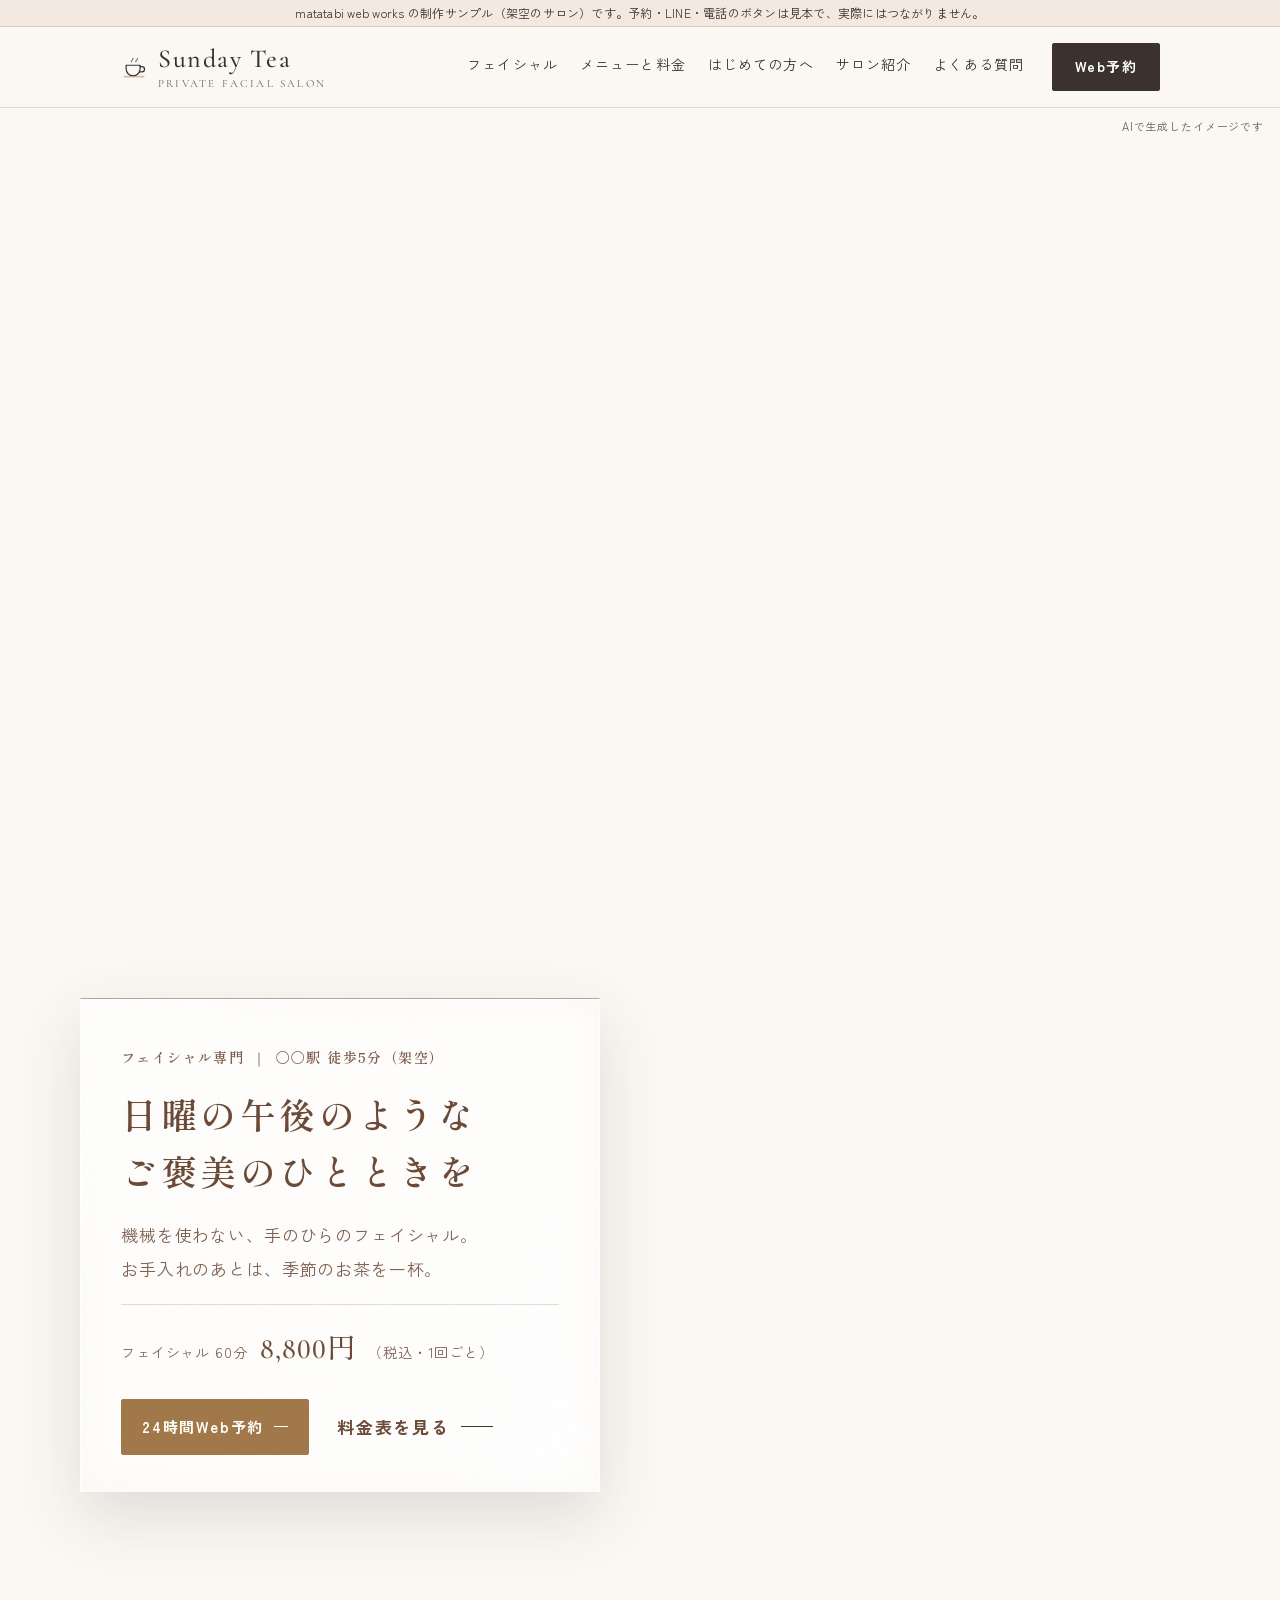
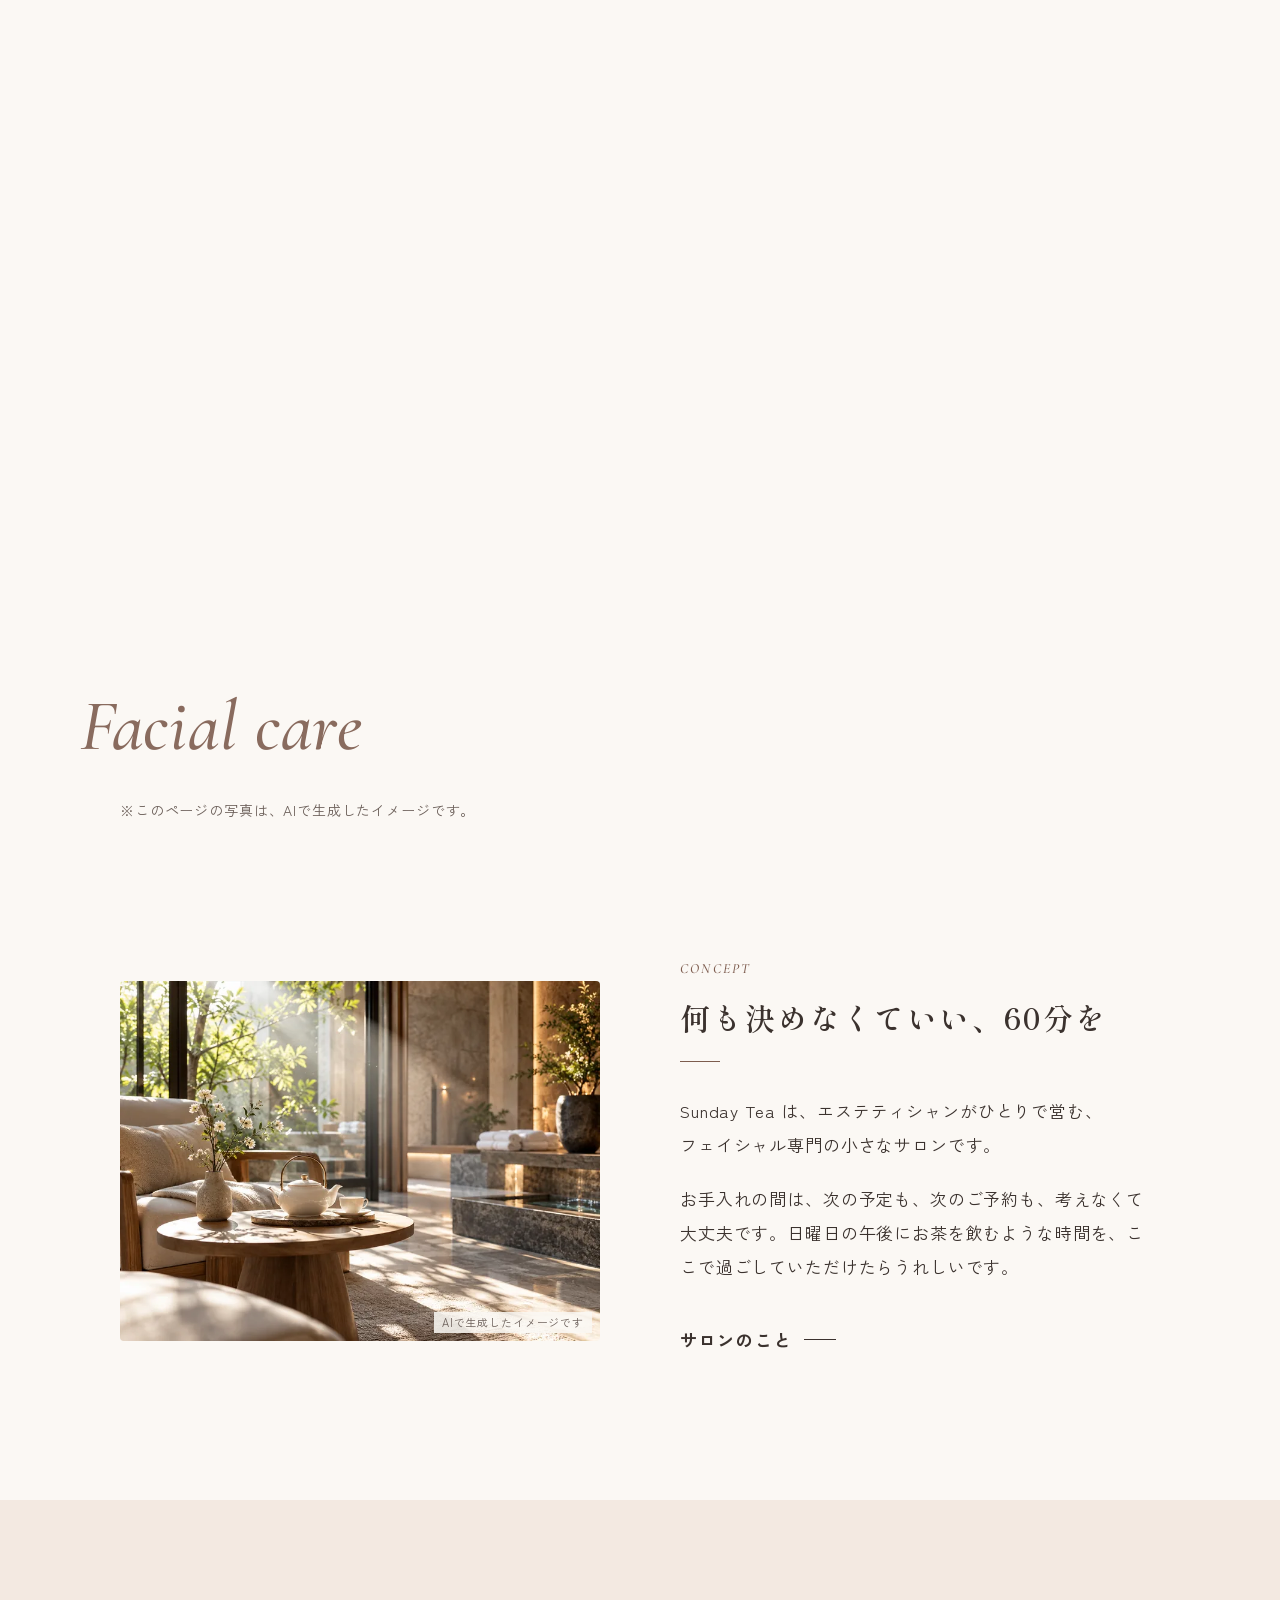
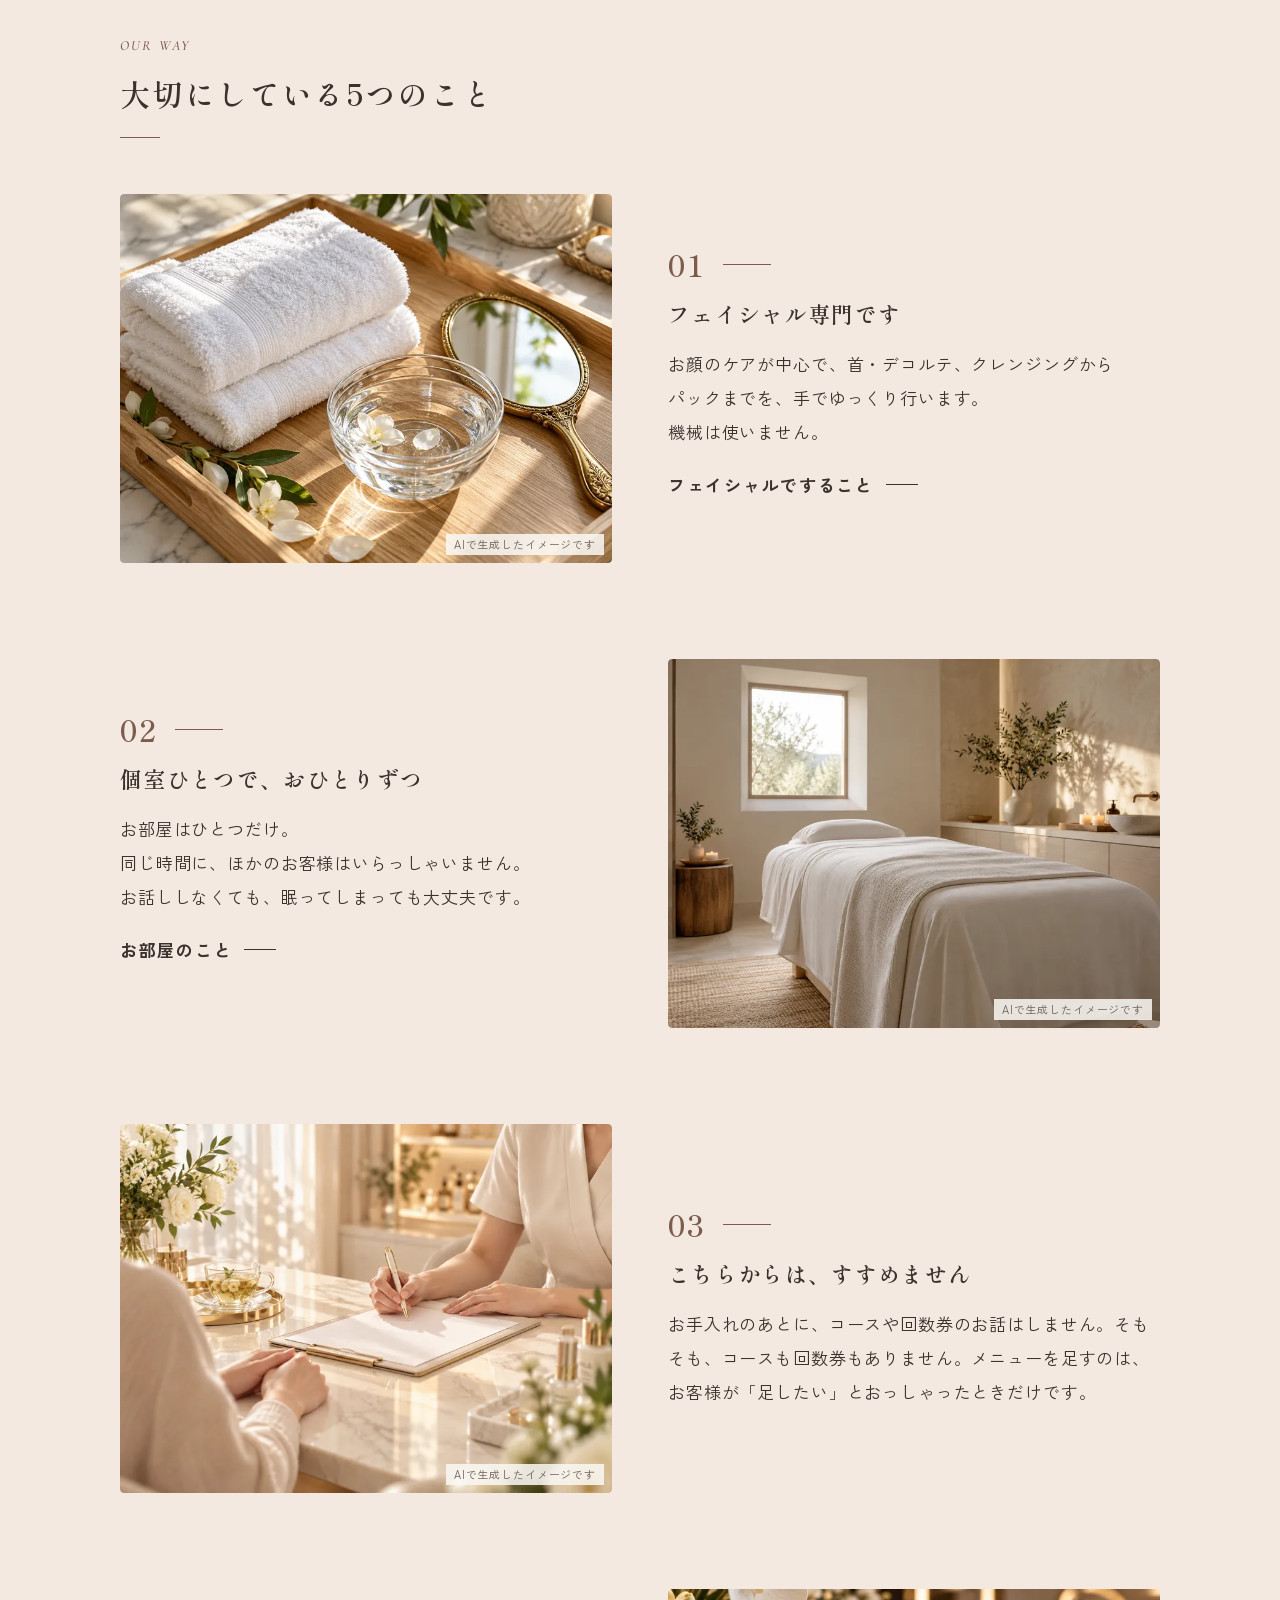
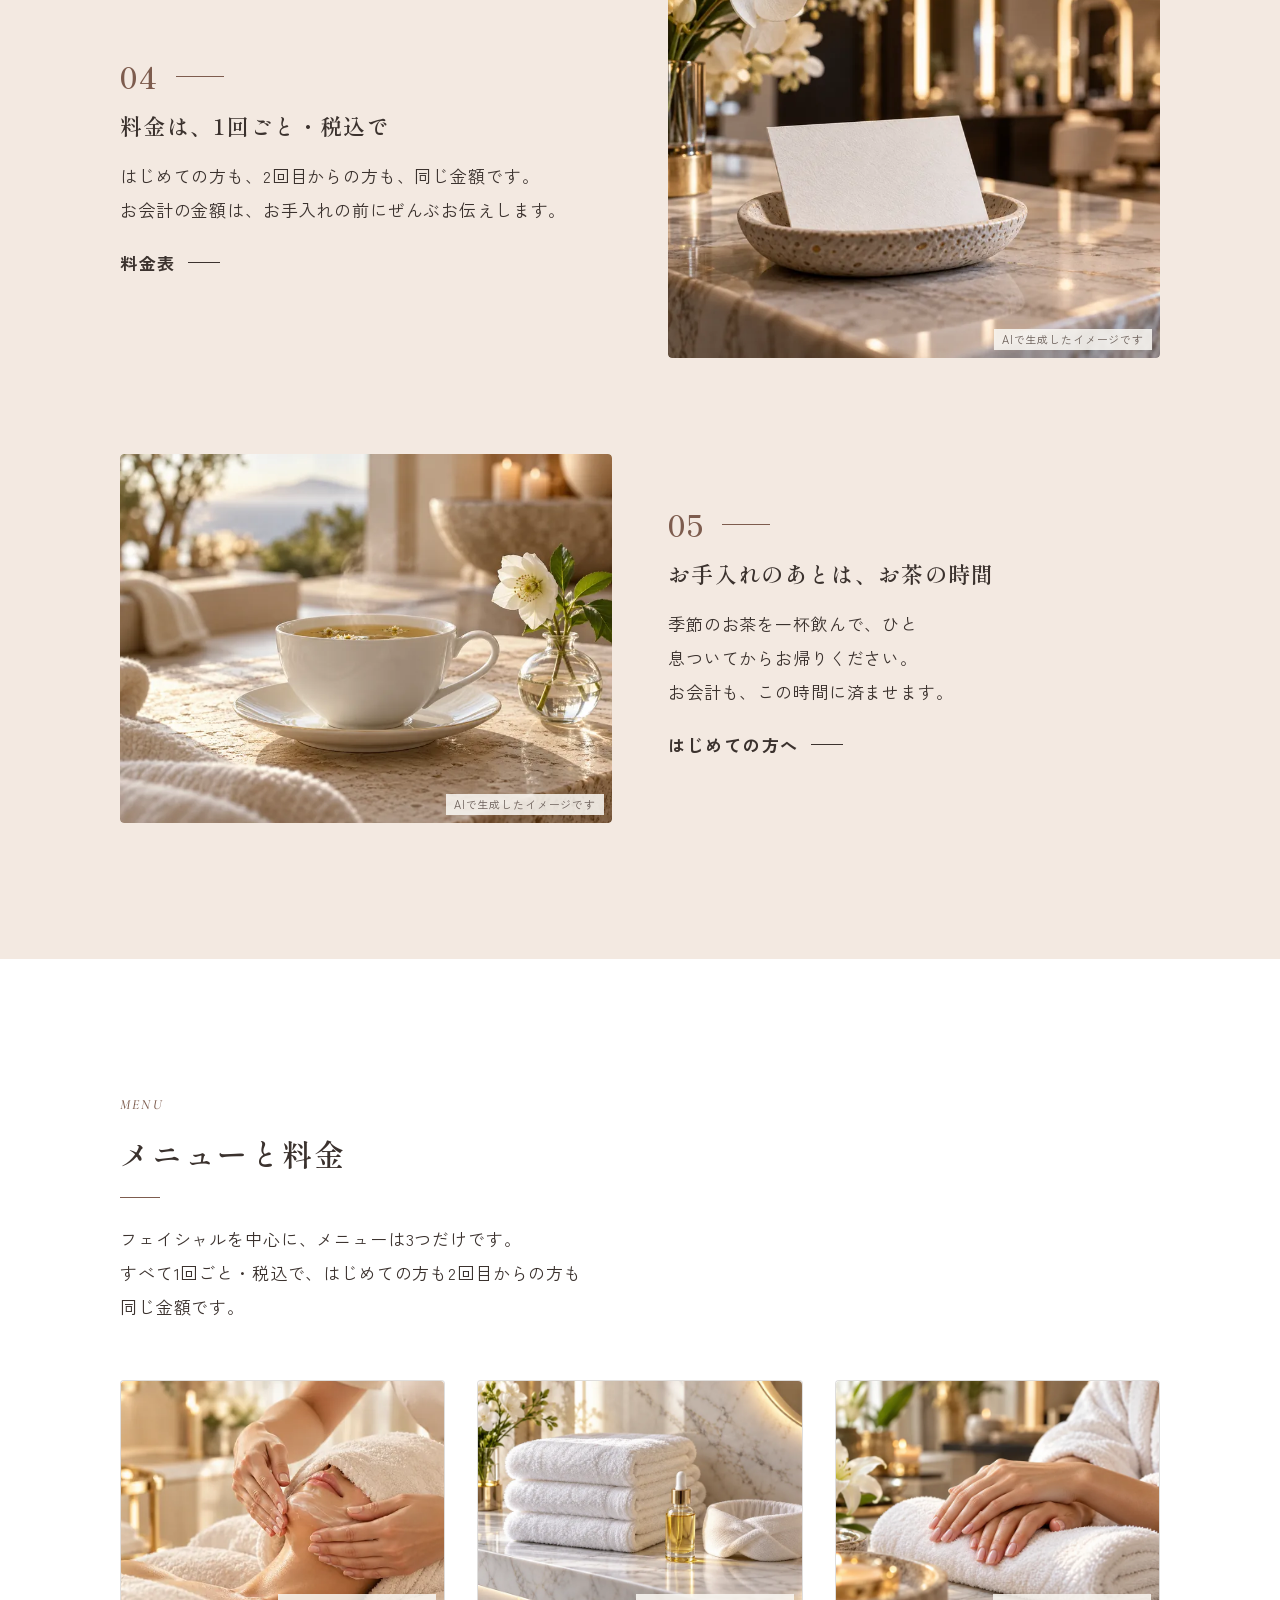
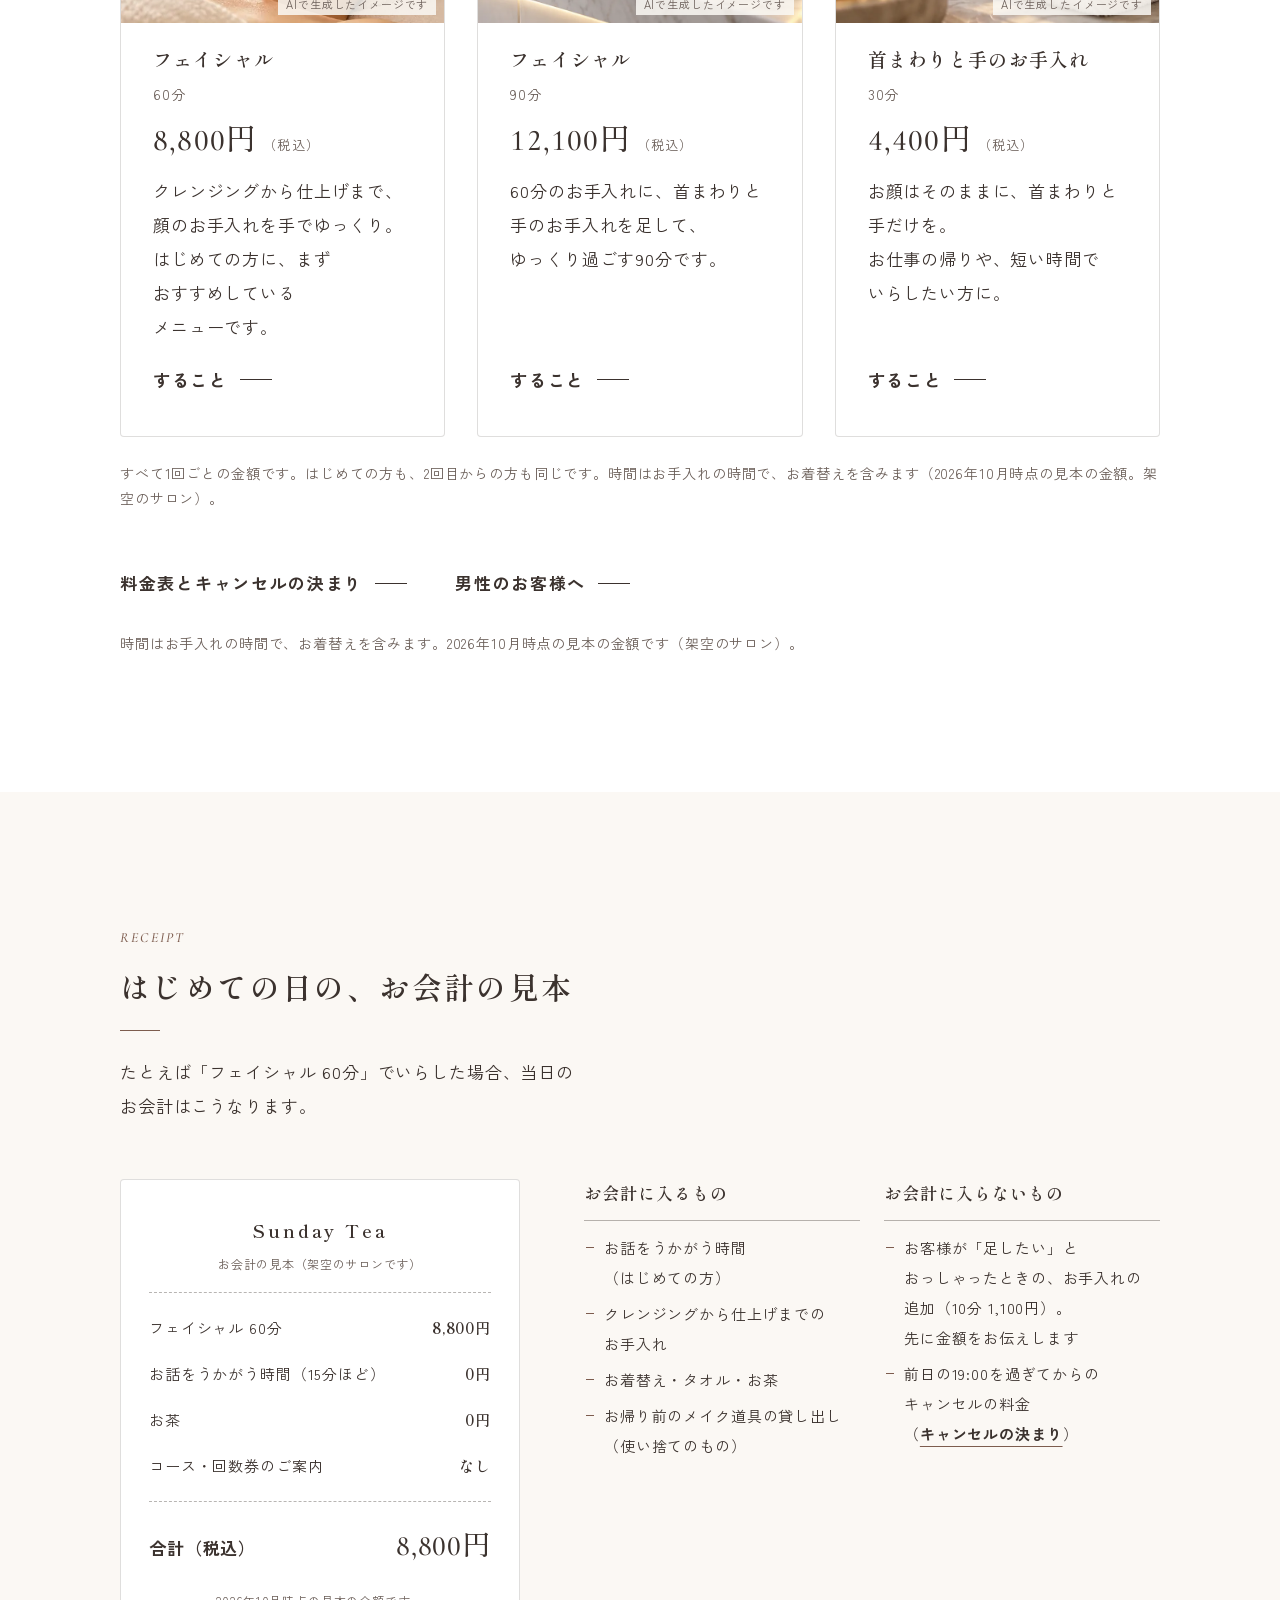
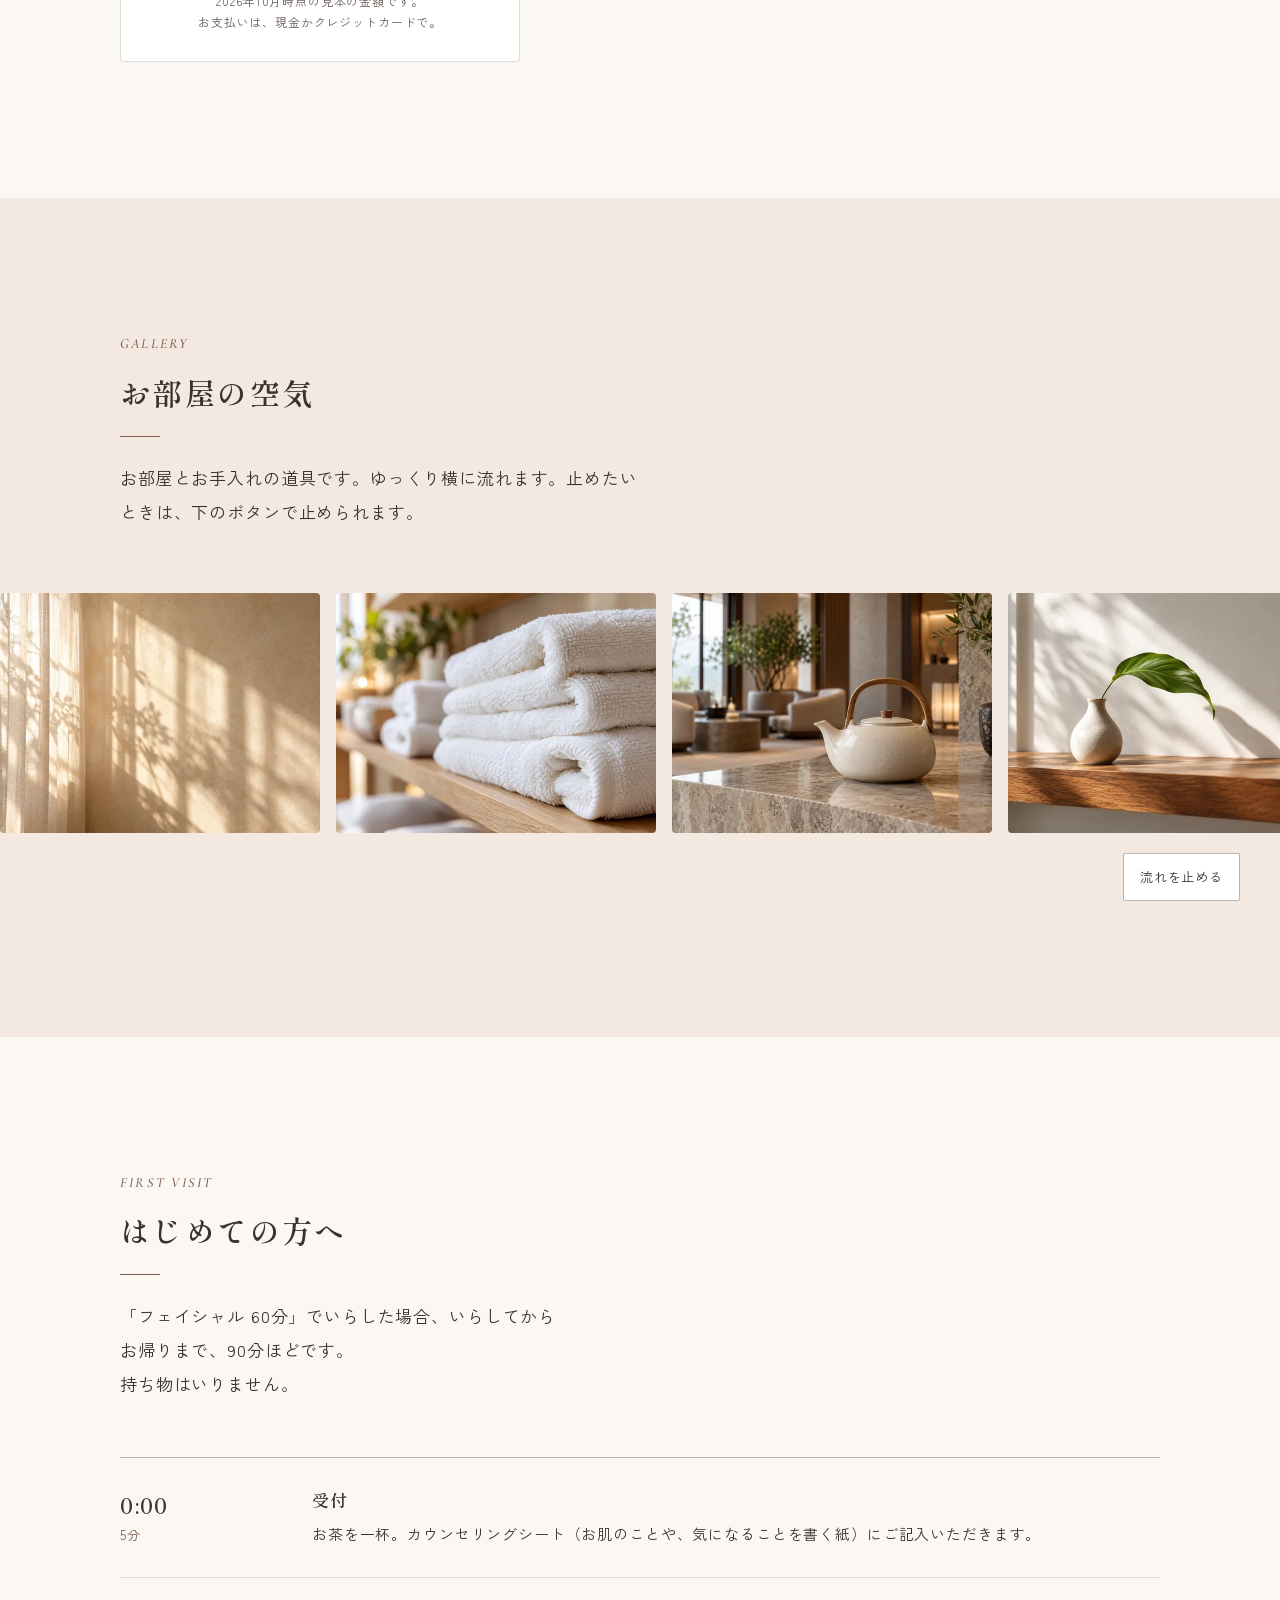
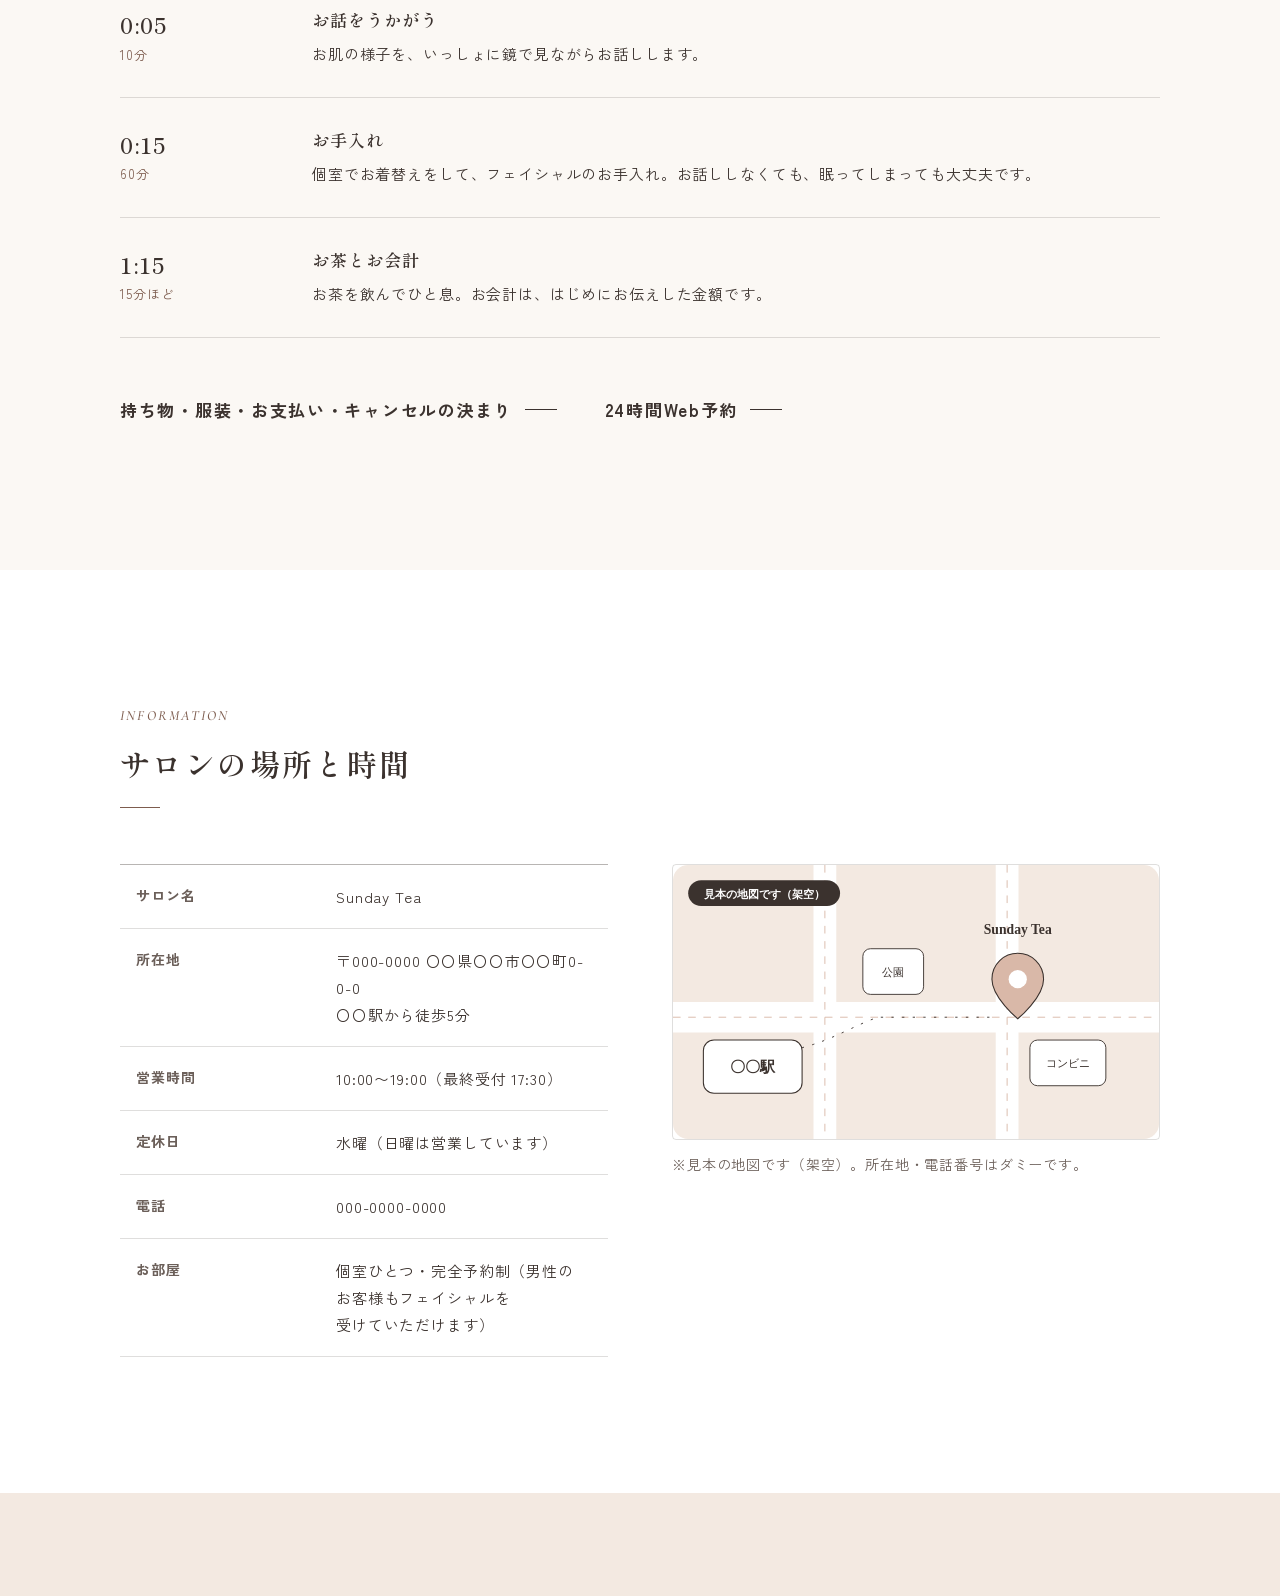
==== commit 473502d8: "文字の大きさ（案D：本文15px・1行22字）と改行の清書（見出しは句ごと・短い文は文ごと・言葉の途中で折れにくく）を反映 Co-Authored-By: Claude Opus 5.5 <norep" ====
--- a/index.html
+++ b/index.html
@@ -1,5 +1,5 @@
 <!DOCTYPE html>
-<html lang="ja">
+<html lang="ja" data-moji="d">
 <head>
   <meta charset="UTF-8">
   <meta name="viewport" content="width=device-width, initial-scale=1">
@@ -20,7 +20,7 @@
   <link rel="stylesheet" data-font="mincho" href="https://fonts.googleapis.com/css2?family=Shippori+Mincho+B1:wght@600&amp;text=%25%26%2C-.0123456789%3A%40ABCDEFGIKLMNOPQRSTUVWYacdefgiklmnoprstuvwxy%E2%80%BB%E2%91%A0%E2%91%A1%E2%91%A2%E2%91%A3%E2%91%A4%E3%80%81%E3%80%82%E3%80%87%E3%80%8C%E3%80%8D%E3%80%92%E3%80%94%E3%80%95%E3%80%9C%E3%81%82%E3%81%84%E3%81%86%E3%81%88%E3%81%8A%E3%81%8B%E3%81%8C%E3%81%8D%E3%81%8F%E3%81%90%E3%81%91%E3%81%92%E3%81%93%E3%81%94%E3%81%95%E3%81%97%E3%81%98%E3%81%99%E3%81%9A%E3%81%9B%E3%81%9C%E3%81%9D%E3%81%9E%E3%81%9F%E3%81%A0%E3%81%A1%E3%81%A3%E3%81%A4%E3%81%A5%E3%81%A6%E3%81%A7%E3%81%A8%E3%81%A9%E3%81%AA%E3%81%AB%E3%81%AE%E3%81%AF%E3%81%B0%E3%81%B2%E3%81%B5%E3%81%B6%E3%81%B8%E3%81%B9%E3%81%BB%E3%81%BE%E3%81%BF%E3%82%81%E3%82%82%E3%82%83%E3%82%84%E3%82%86%E3%82%88%E3%82%89%E3%82%8A%E3%82%8B%E3%82%8C%E3%82%8D%E3%82%8F%E3%82%92%E3%82%93%E3%82%A2%E3%82%A3%E3%82%A4%E3%82%A6%E3%82%A7%E3%82%A8%E3%82%A9%E3%82%AA%E3%82%AB%E3%82%AD%E3%82%AF%E3%82%B0%E3%82%B3%E3%82%B5%E3%82%B6%E3%82%B7%E3%82%B8%E3%82%B9%E3%82%BB%E3%82%BF%E3%83%83%E3%83%86%E3%83%87%E3%83%88%E3%83%89%E3%83%8B%E3%83%8D%E3%83%90%E3%83%91%E3%83%93%E3%83%95%E3%83%96%E3%83%97%E3%83%9A%E3%83%9B%E3%83%9C%E3%83%9D%E3%83%9F%E3%83%A0%E3%83%A1%E3%83%A3%E3%83%A5%E3%83%A9%E3%83%AA%E3%83%AB%E3%83%AC%E3%83%AD%E3%83%B3%E3%83%BB%E3%83%BC%E4%B8%80%E4%B8%8A%E4%B8%8B%E4%B9%BE%E4%BA%88%E4%BA%8B%E4%BA%BA%E4%BB%8B%E4%BB%95%E4%BB%98%E4%BB%A4%E4%BB%A5%E4%BC%91%E4%BC%9A%E4%BC%9D%E4%BD%8F%E4%BD%93%E4%BD%95%E4%BD%9C%E4%BD%BF%E4%BE%8B%E4%BE%9D%E4%BF%9D%E5%80%8B%E5%82%99%E5%85%88%E5%85%A5%E5%85%A8%E5%86%85%E5%86%86%E5%86%99%E5%87%A6%E5%87%BA%E5%88%86%E5%88%87%E5%88%A9%E5%88%B6%E5%88%B8%E5%89%8A%E5%89%8D%E5%8A%9B%E5%8A%A0%E5%8C%96%E5%8D%88%E5%8F%96%E5%8F%97%E5%8F%A3%E5%8F%B7%E5%90%84%E5%90%88%E5%90%8C%E5%90%8D%E5%91%BD%E5%95%8F%E5%9B%9E%E5%9B%B2%E5%A0%B1%E5%A0%B4%E5%A3%B2%E5%A4%89%E5%A4%96%E5%A4%A7%E5%A9%9A%E5%AD%90%E5%AD%97%E5%AD%98%E5%AD%A3%E5%AE%88%E5%AE%89%E5%AE%9A%E5%AE%9F%E5%AE%A2%E5%AE%A4%E5%AE%B6%E5%AE%B9%E5%AF%BE%E5%B0%82%E5%B0%91%E5%B1%8B%E5%B8%82%E5%B8%8C%E5%B8%B0%E5%B9%B4%E5%BA%97%E5%BC%8F%E5%BC%B7%E5%BD%93%E5%BE%8B%E5%BE%8C%E5%BE%97%E5%BF%85%E5%BF%9C%E6%80%A7%E6%83%85%E6%84%8F%E6%89%80%E6%89%8B%E6%89%95%E6%89%B1%E6%8A%BC%E6%8C%81%E6%8E%A2%E6%94%AF%E6%95%B0%E6%96%87%E6%96%99%E6%96%AD%E6%96%B9%E6%97%A5%E6%99%82%E6%9B%9C%E6%9B%B4%E6%9B%B8%E6%9B%BF%E6%9C%80%E6%9C%88%E6%9C%8D%E6%9C%9B%E6%9C%9F%E6%9C%AB%E6%9C%AC%E6%9D%9F%E6%9D%A5%E6%9E%B6%E6%A1%88%E6%A2%B0%E6%A6%82%E6%A7%98%E6%A8%AA%E6%A9%9F%E6%AC%A1%E6%AD%A3%E6%AE%8B%E6%B0%97%E6%B0%B4%E6%B1%BA%E6%B2%BF%E6%B3%95%E6%B3%A1%E6%B3%A8%E6%B4%97%E6%B5%81%E6%B6%88%E6%B8%A1%E6%BA%96%E7%82%B9%E7%84%A1%E7%87%A5%E7%89%A9%E7%90%86%E7%94%A3%E7%94%A8%E7%94%B7%E7%94%BA%E7%94%BB%E7%95%AA%E7%99%BA%E7%9A%84%E7%9B%AE%E7%9B%B4%E7%9B%B8%E7%9C%8C%E7%9C%9F%E7%9D%80%E7%9F%A5%E7%9F%AD%E7%A0%82%E7%A2%BA%E7%A4%BA%E7%A4%BE%E7%A7%BB%E7%A8%8E%E7%A9%BA%E7%AA%93%E7%AB%AF%E7%AE%A1%E7%AF%80%E7%B2%A7%E7%B4%84%E7%B4%B9%E7%B5%84%E7%B5%90%E7%B5%A1%E7%BD%AE%E7%BE%8E%E8%82%8C%E8%85%95%E8%8C%B6%E8%90%BD%E8%A1%8C%E8%A1%A8%E8%A3%85%E8%A4%92%E8%A6%81%E8%A6%8B%E8%A6%A7%E8%A8%82%E8%A8%88%E8%A8%98%E8%A9%B1%E8%AA%8D%E8%AA%AD%E8%AA%BF%E8%AB%87%E8%AD%B7%E8%B2%A1%E8%B3%AA%E8%B6%B3%E8%BC%89%E8%BE%BC%E8%BF%94%E8%BF%BD%E9%80%81%E9%80%A3%E9%81%85%E9%81%8E%E9%81%A9%E9%81%B8%E9%83%A8%E9%87%91%E9%87%9D%E9%8D%B5%E9%95%B7%E9%96%80%E9%96%89%E9%96%93%E9%96%A2%E9%99%8D%E9%99%A4%E9%9A%9B%E9%9B%A3%E9%9B%B0%E9%9B%BB%E9%9D%99%E9%9D%A2%E9%A0%90%E9%A0%BC%E9%A1%8D%E9%A1%94%E9%A1%98%E9%A6%96%EF%BC%88%EF%BC%89%EF%BC%8B%EF%BC%8F%EF%BC%9A&amp;display=swap">
   <link rel="stylesheet" data-font="gothic" href="https://fonts.googleapis.com/css2?family=Zen+Kaku+Gothic+New:wght@400;700&amp;text=%20%22%25%26%28%29%2C-.0123456789%3A%3D%40ABCDEFGIJKLMNOPQRSTUVWY%5B%5D_abcdefghijklmnopqrstuvwxy%C2%A9%C3%97%E2%80%B9%E2%80%BA%E2%80%BB%E2%91%A0%E2%91%A1%E2%91%A2%E2%91%A3%E2%91%A4%E2%96%B3%E2%97%8B%E3%80%81%E3%80%82%E3%80%87%E3%80%8C%E3%80%8D%E3%80%92%E3%80%94%E3%80%95%E3%80%9C%E3%81%82%E3%81%84%E3%81%86%E3%81%88%E3%81%8A%E3%81%8B%E3%81%8C%E3%81%8D%E3%81%8E%E3%81%8F%E3%81%90%E3%81%91%E3%81%92%E3%81%93%E3%81%94%E3%81%95%E3%81%96%E3%81%97%E3%81%98%E3%81%99%E3%81%9A%E3%81%9B%E3%81%9C%E3%81%9D%E3%81%9E%E3%81%9F%E3%81%A0%E3%81%A1%E3%81%A3%E3%81%A4%E3%81%A5%E3%81%A6%E3%81%A7%E3%81%A8%E3%81%A9%E3%81%AA%E3%81%AB%E3%81%AD%E3%81%AE%E3%81%AF%E3%81%B0%E3%81%B2%E3%81%B4%E3%81%B5%E3%81%B6%E3%81%B8%E3%81%B9%E3%81%BB%E3%81%BE%E3%81%BF%E3%82%80%E3%82%81%E3%82%82%E3%82%83%E3%82%84%E3%82%86%E3%82%87%E3%82%88%E3%82%89%E3%82%8A%E3%82%8B%E3%82%8C%E3%82%8D%E3%82%8F%E3%82%92%E3%82%93%E3%82%A2%E3%82%A3%E3%82%A4%E3%82%A6%E3%82%A7%E3%82%A8%E3%82%A9%E3%82%AA%E3%82%AB%E3%82%AC%E3%82%AD%E3%82%AF%E3%82%B0%E3%82%B1%E3%82%B3%E3%82%B5%E3%82%B6%E3%82%B7%E3%82%B8%E3%82%B9%E3%82%BA%E3%82%BB%E3%82%BF%E3%83%80%E3%83%81%E3%83%83%E3%83%84%E3%83%86%E3%83%87%E3%83%88%E3%83%89%E3%83%8B%E3%83%8D%E3%83%8F%E3%83%90%E3%83%91%E3%83%93%E3%83%95%E3%83%96%E3%83%97%E3%83%98%E3%83%99%E3%83%9A%E3%83%9B%E3%83%9C%E3%83%9D%E3%83%9E%E3%83%9F%E3%83%A0%E3%83%A1%E3%83%A3%E3%83%A5%E3%83%A9%E3%83%AA%E3%83%AB%E3%83%AC%E3%83%AD%E3%83%B3%E3%83%BB%E3%83%BC%E4%B8%80%E4%B8%88%E4%B8%89%E4%B8%8A%E4%B8%8B%E4%B8%A1%E4%B8%A6%E4%B8%AD%E4%B8%B8%E4%B9%BE%E4%BA%86%E4%BA%88%E4%BA%8B%E4%BA%BA%E4%BB%8A%E4%BB%8B%E4%BB%95%E4%BB%98%E4%BB%A4%E4%BB%A5%E4%BB%BB%E4%BC%91%E4%BC%9A%E4%BC%9D%E4%BD%8F%E4%BD%93%E4%BD%95%E4%BD%9C%E4%BD%BF%E4%BE%8B%E4%BE%9D%E4%BF%82%E4%BF%9D%E4%BF%A1%E5%80%8B%E5%82%99%E5%84%AA%E5%85%83%E5%85%88%E5%85%89%E5%85%A5%E5%85%A8%E5%85%AC%E5%85%B7%E5%85%B8%E5%86%85%E5%86%86%E5%86%8D%E5%86%99%E5%87%A6%E5%87%BA%E5%88%80%E5%88%86%E5%88%87%E5%88%9D%E5%88%A9%E5%88%B6%E5%88%B8%E5%89%83%E5%89%8A%E5%89%8D%E5%89%B2%E5%8A%9B%E5%8A%A0%E5%8A%A9%E5%8A%B9%E5%8B%95%E5%8B%A4%E5%8C%85%E5%8C%96%E5%8C%BB%E5%8D%88%E5%8D%B0%E5%8F%8B%E5%8F%96%E5%8F%97%E5%8F%A3%E5%8F%A5%E5%8F%B0%E5%8F%B7%E5%90%84%E5%90%88%E5%90%8C%E5%90%8D%E5%90%AB%E5%91%BD%E5%93%81%E5%95%8F%E5%96%B6%E5%99%A8%E5%9B%9E%E5%9B%A3%E5%9B%B2%E5%9B%B3%E5%9C%92%E5%9C%9F%E5%9C%A8%E5%9C%B0%E5%A0%B1%E5%A0%B4%E5%A3%81%E5%A3%B0%E5%A3%B2%E5%A4%89%E5%A4%96%E5%A4%9C%E5%A4%A7%E5%A4%AB%E5%A5%91%E5%A5%A5%E5%A5%B3%E5%A5%BD%E5%A6%8A%E5%A7%8B%E5%A8%A0%E5%A9%9A%E5%AD%90%E5%AD%97%E5%AD%98%E5%AD%A3%E5%AE%88%E5%AE%89%E5%AE%8C%E5%AE%9A%E5%AE%9F%E5%AE%A2%E5%AE%A4%E5%AE%B6%E5%AE%B9%E5%AF%BE%E5%B0%82%E5%B0%8F%E5%B0%91%E5%B1%80%E5%B1%8A%E5%B1%8B%E5%B1%B1%E5%B7%AE%E5%B8%82%E5%B8%8C%E5%B8%AB%E5%B8%AD%E5%B8%B0%E5%B9%B4%E5%BA%97%E5%BA%A6%E5%BC%8F%E5%BC%95%E5%BC%B1%E5%BC%B5%E5%BC%B7%E5%BD%93%E5%BD%A2%E5%BD%B1%E5%BE%85%E5%BE%8B%E5%BE%8C%E5%BE%92%E5%BE%97%E5%BF%83%E5%BF%85%E5%BF%9C%E6%80%A7%E6%81%AF%E6%83%85%E6%84%8F%E6%84%9F%E6%85%8B%E6%85%AE%E6%88%90%E6%89%80%E6%89%8B%E6%89%95%E6%89%B1%E6%89%BF%E6%8A%98%E6%8A%BC%E6%8B%85%E6%8C%81%E6%8C%BF%E6%8D%A8%E6%8E%A2%E6%8E%A7%E6%8E%B2%E6%8F%9B%E6%94%AF%E6%95%99%E6%95%B0%E6%96%87%E6%96%99%E6%96%AD%E6%96%B0%E6%96%B9%E6%97%A5%E6%98%8E%E6%99%82%E6%9B%9C%E6%9B%B4%E6%9B%B8%E6%9B%BF%E6%9C%80%E6%9C%88%E6%9C%8D%E6%9C%9B%E6%9C%9D%E6%9C%9F%E6%9C%A8%E6%9C%AB%E6%9C%AC%E6%9D%9F%E6%9D%A5%E6%9D%AF%E6%9E%9A%E6%9E%A0%E6%9E%B6%E6%A0%BC%E6%A1%88%E6%A2%B0%E6%A3%9A%E6%A4%8D%E6%A5%AD%E6%A5%BD%E6%A6%82%E6%A7%98%E6%A8%AA%E6%A9%9F%E6%AC%A1%E6%AD%A2%E6%AD%A3%E6%AD%A9%E6%AE%8B%E6%AE%B5%E6%AF%8E%E6%B0%91%E6%B0%97%E6%B0%B4%E6%B1%BA%E6%B2%BF%E6%B3%81%E6%B3%95%E6%B3%A1%E6%B3%A8%E6%B4%97%E6%B5%81%E6%B6%88%E6%B6%B2%E6%B7%BB%E6%B8%88%E6%B8%A1%E6%B9%AF%E6%BA%80%E6%BA%96%E6%BF%83%E7%81%AB%E7%82%B9%E7%84%A1%E7%85%A7%E7%87%A5%E7%89%A9%E7%89%B9%E7%8A%B6%E7%8E%84%E7%8F%BE%E7%90%86%E7%93%B6%E7%94%9F%E7%94%A3%E7%94%A8%E7%94%B0%E7%94%B1%E7%94%B3%E7%94%B7%E7%94%BA%E7%94%BB%E7%95%99%E7%95%A5%E7%95%AA%E7%99%82%E7%99%BA%E7%99%BD%E7%9A%84%E7%9A%BF%E7%9B%AE%E7%9B%B4%E7%9B%B8%E7%9C%81%E7%9C%8C%E7%9C%9F%E7%9C%A0%E7%9D%80%E7%9F%A2%E7%9F%A5%E7%9F%AD%E7%9F%B3%E7%A0%82%E7%A2%BA%E7%A4%BA%E7%A4%BE%E7%A7%BB%E7%A8%8E%E7%A8%AE%E7%A9%BA%E7%AA%93%E7%AB%8B%E7%AB%AF%E7%AC%AC%E7%AE%A1%E7%AF%80%E7%B2%A7%E7%B4%84%E7%B4%99%E7%B4%B9%E7%B5%82%E7%B5%84%E7%B5%90%E7%B5%A1%E7%B6%9A%E7%B7%8A%E7%B7%92%E7%B8%81%E7%BD%AE%E7%BE%8E%E8%80%83%E8%80%85%E8%81%9E%E8%82%8C%E8%85%95%E8%87%AA%E8%89%AF%E8%89%B2%E8%8A%B1%E8%8B%A6%E8%8C%B6%E8%90%BD%E8%91%89%E8%96%84%E8%A1%8C%E8%A1%A8%E8%A2%96%E8%A3%85%E8%A4%92%E8%A6%81%E8%A6%8B%E8%A6%A7%E8%A7%92%E8%A8%82%E8%A8%88%E8%A8%98%E8%A9%B1%E8%AA%8D%E8%AA%AC%E8%AA%AD%E8%AA%BF%E8%AB%87%E8%AD%B7%E8%B2%A1%E8%B2%A9%E8%B2%B8%E8%B3%87%E8%B3%AA%E8%B5%A4%E8%B6%B3%E8%BA%AB%E8%BB%8A%E8%BB%BD%E8%BC%89%E8%BE%BA%E8%BE%BC%E8%BF%8E%E8%BF%91%E8%BF%94%E8%BF%B7%E8%BF%BD%E9%80%81%E9%80%94%E9%80%9A%E9%80%A3%E9%80%B2%E9%81%85%E9%81%8E%E9%81%93%E9%81%A0%E9%81%A9%E9%81%B8%E9%83%A8%E9%85%8D%E9%87%8D%E9%87%91%E9%87%9D%E9%89%A2%E9%8D%B5%E9%8F%A1%E9%95%B7%E9%96%80%E9%96%89%E9%96%8B%E9%96%93%E9%96%A2%E9%99%8D%E9%99%A2%E9%99%A4%E9%9A%8E%E9%9A%9B%E9%9B%A3%E9%9B%B0%E9%9B%BB%E9%9D%99%E9%9D%A2%E9%9F%B3%E9%A0%85%E9%A0%86%E9%A0%88%E9%A0%90%E9%A0%AC%E9%A0%BC%E9%A1%8D%E9%A1%94%E9%A1%98%E9%A1%9E%E9%A3%B2%E9%A6%96%E9%A6%99%E9%A7%85%E9%A7%90%E9%AB%98%E9%B3%B4%E9%BB%92%EF%BC%88%EF%BC%89%EF%BC%8B%EF%BC%8F%EF%BC%9A%EF%BC%9D%EF%BC%9F%EF%BD%9C&amp;display=swap">
   <link rel="stylesheet" data-font="accent" href="https://fonts.googleapis.com/css2?family=Cormorant+Garamond:ital,wght@0,500;1,500&amp;text=%20%26%2C.0123456789%3AABCDEFGIKLMNOPQRSTUVWYacdefilmnoprstuvwy&amp;display=swap">
-  <link rel="stylesheet" href="css/style.css?v=20261009-09">
+  <link rel="stylesheet" href="css/style.css?v=20261031-4">
   <script src="js/main.js?v=20261009-09" defer></script>
   <script type="application/ld+json">
   {
@@ -48,9 +48,9 @@
   </script>
 </head>
 <body class="has-fixed-cta">
-  <a class="skip-link" href="#main">本文へ移動</a>
+  <a class="skip-link" href="#main">本文へ<wbr>移動</a>
   <header class="site-header">
-    <p class="sample-notice"><span class="sample-notice__pc">matatabi web works の制作サンプル（架空のサロン）です。予約・LINE・電話のボタンは見本で、実際にはつながりません。</span><span class="sample-notice__sp">matatabi web works の見本です（架空のサロン）</span></p>
+    <p class="sample-notice"><span class="sample-notice__pc">matatabi web works の<wbr>制作サンプル<wbr>（架空の<wbr>サロン）です。<wbr>予約・LINE・電話の<wbr>ボタンは<wbr>見本で、<wbr>実際には<wbr>つながりません。</span><span class="sample-notice__sp">matatabi web works の<wbr>見本です<wbr>（架空の<wbr>サロン）</span></p>
     <div class="container site-header__inner">
       <a href="index.html" class="site-logo">
         <img src="images/logo-mark.svg" alt="" width="28" height="28">
@@ -58,15 +58,15 @@
       </a>
       <nav class="global-nav" id="global-nav" aria-label="メインメニュー">
         <ul class="global-nav__list">
-          <li class="global-nav__home"><a href="index.html" aria-current="page"><span>ホーム</span></a></li>
-          <li><a href="facial.html"><span>フェイシャル</span></a></li>
-          <li><a href="menu.html"><span>メニューと料金</span></a></li>
-          <li><a href="first.html"><span>はじめての方へ</span></a></li>
-          <li><a href="about.html"><span>サロン紹介</span></a></li>
-          <li><a href="faq.html"><span>よくある質問</span></a></li>
-          <li class="global-nav__reserve-sp"><a href="reserve.html"><span>ご予約・お問い合わせ</span></a></li>
+          <li data-wrap="phrase" class="global-nav__home"><a href="index.html" aria-current="page"><span>ホーム</span></a></li>
+          <li data-wrap="phrase"><a href="facial.html"><span>フェイシャル</span></a></li>
+          <li data-wrap="phrase"><a href="menu.html"><span>メニューと<wbr>料金</span></a></li>
+          <li data-wrap="phrase"><a href="first.html"><span>はじめての<wbr>方へ</span></a></li>
+          <li data-wrap="phrase"><a href="about.html"><span>サロン紹介</span></a></li>
+          <li data-wrap="phrase"><a href="faq.html"><span>よく<wbr>ある<wbr>質問</span></a></li>
+          <li data-wrap="phrase" class="global-nav__reserve-sp"><a href="reserve.html"><span>ご予約・<wbr>お問い合わせ</span></a></li>
         </ul>
-        <p class="global-nav__cta"><a href="reserve.html#booking" class="btn btn--primary">24時間Web予約</a></p>
+        <p data-wrap="phrase" class="global-nav__cta"><a href="reserve.html#booking" class="btn btn--primary">24時間<wbr>Web予約</a></p>
       </nav>
       <div class="header-actions">
         <a href="reserve.html#booking" class="btn btn--primary header-reserve">Web予約</a>
@@ -82,33 +82,33 @@
         <source media="(min-width: 1024px)" srcset="images/photos/p01-room-pc-1600.webp 1600w, images/photos/p01-room-pc-1672.webp 1672w" sizes="100vw" width="1600" height="900">
         <img src="images/photos/p01-room-sp-941.webp" alt="午後の光が白い壁に木の葉の影を落とす個室。白いシーツと薄いブランケットのベッド、丸めたタオル、オリーブの鉢と白い花が見える" width="941" height="1672" fetchpriority="high" decoding="async">
       </picture>
-      <p class="photo-note hero-v__photo-note">AIで生成したイメージです</p>
+      <p data-wrap="phrase" class="photo-note hero-v__photo-note">AIで<wbr>生成した<wbr>イメージです</p>
       <p class="hero-v__word" aria-hidden="true">Facial care</p>
       <div class="hero-v__panel">
-        <p class="hero-v__lead-line">フェイシャル専門<span aria-hidden="true">｜</span><span class="visually-hidden">。</span><span class="nowrap">〇〇駅 徒歩5分<span class="pc-inline">（架空）</span></span></p>
-        <h1 class="hero__title" id="hero-title">日曜の午後のような<br>ご褒美のひとときを</h1>
-        <p class="hero__lead">機械を使わない、手のひらの<wbr>フェイシャル。<br class="pc-only">お手入れのあとは、季節のお茶を一杯。</p>
-        <p class="hero-v__price"><span>フェイシャル 60分</span><strong>8,800円</strong><span>（税込<span class="pc-inline">・1回ごと</span>）</span></p>
+        <p data-wrap="phrase" class="hero-v__lead-line">フェイシャル<wbr>専門<span aria-hidden="true">｜</span><span class="visually-hidden">。</span><span class="nowrap">〇〇駅 徒歩5分<span class="pc-inline"><wbr>（架空）</span></span></p>
+        <h1 class="hero__title" id="hero-title">日曜の<wbr>午後のような<br>ご褒美の<wbr>ひとときを</h1>
+        <p data-wrap="phrase" class="hero__lead">機械を<wbr>使わない、<wbr>手の<wbr>ひらの<wbr>フェイシャル。<br class="pc-only">お手入れの<wbr>あとは、<wbr>季節の<wbr>お茶を<wbr>一杯。</p>
+        <p data-wrap="phrase" class="hero-v__price"><span>フェイシャル 60分</span><strong><wbr>8,800円</strong><span><wbr>（税込<span class="pc-inline">・1回ごと</span>）</span></p>
         <div class="hero-v__actions">
-          <a href="reserve.html#booking" class="btn btn--primary">24時間Web予約</a>
-          <a href="menu.html#price" class="more-link">料金表を見る</a>
-        </div>
-      </div>
-    </section>
-    <p class="container note photo-ai-note">※このページの写真は、AIで生成したイメージです。</p>
+          <a href="reserve.html#booking" class="btn btn--primary">24時間<wbr>Web予約</a>
+          <a href="menu.html#price" class="more-link">料金表を<wbr>見る</a>
+        </div>
+      </div>
+    </section>
+    <p data-wrap="phrase" class="container note photo-ai-note">※<wbr>この<wbr>ページの<wbr>写真は、AIで<wbr>生成した<wbr>イメージです。</p>
 
     <section class="section" aria-labelledby="concept-title">
       <div class="container">
         <div class="split reveal">
           <div class="split__image">
-            <figure class="photo photo--4x3 reveal-clip" data-photo="P02"><img src="images/photos/p02-concept-tea-800.webp" srcset="images/photos/p02-concept-tea-800.webp 800w, images/photos/p02-concept-tea-1200.webp 1200w" sizes="(min-width: 1024px) 560px, 100vw" alt="午後の光が差し込むお部屋の、木の丸いテーブル。白いティーポットとカップ、小さな花" width="800" height="600" loading="lazy" decoding="async"><figcaption class="photo-note">AIで生成したイメージです</figcaption></figure>
+            <figure class="photo photo--4x3 reveal-clip" data-photo="P02"><img src="images/photos/p02-concept-tea-800.webp" srcset="images/photos/p02-concept-tea-800.webp 800w, images/photos/p02-concept-tea-1200.webp 1200w" sizes="(min-width: 1024px) 560px, 100vw" alt="午後の光が差し込むお部屋の、木の丸いテーブル。白いティーポットとカップ、小さな花" width="800" height="600" loading="lazy" decoding="async"><figcaption data-wrap="phrase" class="photo-note">AIで<wbr>生成した<wbr>イメージです</figcaption></figure>
           </div>
           <div class="split__text">
             <span class="eyebrow" aria-hidden="true">CONCEPT</span>
-            <h2 class="section-title" id="concept-title">何も決めなくていい、<wbr>60分を</h2>
-            <p style="margin-top: 32px;">Sunday Tea は、エステティシャンがひとりで営む、フェイシャル専門の小さなサロンです。</p>
-            <p>お手入れの間は、次の予定も、次のご予約も、考えなくて大丈夫です。日曜日の午後にお茶を飲むような時間を、ここで過ごしていただけたらうれしいです。</p>
-            <a href="about.html" class="more-link">サロンのこと</a>
+            <h2 data-clauses="1" class="section-title" id="concept-title"><span class="kc">何も<wbr>決めなくて<wbr>いい、</span><span class="kc">60分を</span></h2>
+            <p data-wrap="phrase" style="margin-top: 32px;">Sunday Tea は、<wbr>エステティシャンが<wbr>ひとりで<wbr>営む、<wbr>フェイシャル<wbr>専門の<wbr>小さな<wbr>サロンです。</p>
+            <p>お手入れの<wbr>間は、<wbr>次の<wbr>予定も、<wbr>次の<wbr>ご予約も、<wbr>考えなくて<wbr>大丈夫です。<wbr>日曜日の<wbr>午後に<wbr>お茶を<wbr>飲むような<wbr>時間を、<wbr>ここで<wbr>過ごしていただけたら<wbr>うれしいです。</p>
+            <a href="about.html" class="more-link">サロンの<wbr>こと</a>
           </div>
         </div>
       </div>
@@ -118,51 +118,51 @@
       <div class="container">
         <div class="section-head reveal">
           <span class="eyebrow" aria-hidden="true">OUR WAY</span>
-          <h2 class="section-title" id="reasons-title">大切にしている<wbr>5つのこと</h2>
+          <h2 class="section-title" id="reasons-title">大切に<wbr>している<wbr>5つの<wbr>こと</h2>
         </div>
         <ol class="reason-list">
           <li class="reason reveal">
-            <div class="reason__image"><figure class="photo photo--4x3 reveal-clip" data-photo="P03"><img src="images/photos/p03-tray-tools-800.webp" srcset="images/photos/p03-tray-tools-800.webp 800w, images/photos/p03-tray-tools-1200.webp 1200w" sizes="(min-width: 1024px) 520px, 100vw" alt="木のトレイに、たたんだ白いタオル、水を張ったガラスの器、小さな白い花、金の縁の手鏡が並んでいる" width="800" height="600" loading="lazy" decoding="async"><figcaption class="photo-note">AIで生成したイメージです</figcaption></figure></div>
+            <div class="reason__image"><figure class="photo photo--4x3 reveal-clip" data-photo="P03"><img src="images/photos/p03-tray-tools-800.webp" srcset="images/photos/p03-tray-tools-800.webp 800w, images/photos/p03-tray-tools-1200.webp 1200w" sizes="(min-width: 1024px) 520px, 100vw" alt="木のトレイに、たたんだ白いタオル、水を張ったガラスの器、小さな白い花、金の縁の手鏡が並んでいる" width="800" height="600" loading="lazy" decoding="async"><figcaption data-wrap="phrase" class="photo-note">AIで<wbr>生成した<wbr>イメージです</figcaption></figure></div>
             <div class="reason__text">
               <p class="reason__num" aria-hidden="true">01</p>
-              <h3><span class="visually-hidden">1つめ　</span>フェイシャル専門です</h3>
-              <p>お顔のケアが中心で、首・デコルテ、クレンジングからパックまでを、手でゆっくり行います。機械は使いません。</p>
-              <a href="menu.html#facial" class="more-link">フェイシャルですること</a>
+              <h3><span class="visually-hidden">1つめ　</span>フェイシャル<wbr>専門です</h3>
+              <p data-clauses="1" data-wrap="phrase"><span class="kc">お顔の<wbr>ケアが<wbr>中心で、<wbr>首・デコルテ、<wbr>クレンジングから<wbr>パックまでを、<wbr>手で<wbr>ゆっくり<wbr>行います。</span><span class="kc"><wbr>機械は<wbr>使いません。</span></p>
+              <a href="menu.html#facial" class="more-link">フェイシャルでする<wbr>こと</a>
             </div>
           </li>
           <li class="reason reveal">
-            <div class="reason__image"><figure class="photo photo--4x3 reveal-clip" data-photo="P04"><img src="images/photos/p04-room-bed-800.webp" srcset="images/photos/p04-room-bed-800.webp 800w, images/photos/p04-room-bed-1200.webp 1200w" sizes="(min-width: 1024px) 520px, 100vw" alt="小さな窓から光が入る個室に、白いリネンのベッドが1台。そばに植物とろうそく" width="800" height="600" loading="lazy" decoding="async"><figcaption class="photo-note">AIで生成したイメージです</figcaption></figure></div>
+            <div class="reason__image"><figure class="photo photo--4x3 reveal-clip" data-photo="P04"><img src="images/photos/p04-room-bed-800.webp" srcset="images/photos/p04-room-bed-800.webp 800w, images/photos/p04-room-bed-1200.webp 1200w" sizes="(min-width: 1024px) 520px, 100vw" alt="小さな窓から光が入る個室に、白いリネンのベッドが1台。そばに植物とろうそく" width="800" height="600" loading="lazy" decoding="async"><figcaption data-wrap="phrase" class="photo-note">AIで<wbr>生成した<wbr>イメージです</figcaption></figure></div>
             <div class="reason__text">
               <p class="reason__num" aria-hidden="true">02</p>
-              <h3><span class="visually-hidden">2つめ　</span>個室ひとつで、おひとりずつ</h3>
-              <p>お部屋はひとつだけ。同じ時間に、ほかのお客様はいらっしゃいません。お話ししなくても、眠ってしまっても大丈夫です。</p>
-              <a href="about.html#room-title" class="more-link">お部屋のこと</a>
+              <h3><span class="visually-hidden">2つめ　</span>個室ひとつで、<wbr>おひとりずつ</h3>
+              <p data-clauses="1" data-wrap="phrase"><span class="kc">お部屋は<wbr>ひとつだけ。</span><span class="kc"><wbr>同じ<wbr>時間に、<wbr>ほかの<wbr>お客様は<wbr>いらっしゃいません。</span><span class="kc"><wbr>お話ししなくても、<wbr>眠ってしまっても<wbr>大丈夫です。</span></p>
+              <a href="about.html#room-title" class="more-link">お部屋の<wbr>こと</a>
             </div>
           </li>
           <li class="reason reveal">
-            <div class="reason__image"><figure class="photo photo--4x3 reveal-clip" data-photo="P05"><img src="images/photos/counseling-800.webp" srcset="images/photos/counseling-800.webp 800w, images/photos/counseling-1200.webp 1200w" sizes="(min-width: 1024px) 520px, 100vw" alt="テーブルの上に、ガラスのカップのハーブティーと、何も書いていない白い紙。お話を聞きながらペンを持つ手元" width="800" height="600" loading="lazy" decoding="async"><figcaption class="photo-note">AIで生成したイメージです</figcaption></figure></div>
+            <div class="reason__image"><figure class="photo photo--4x3 reveal-clip" data-photo="P05"><img src="images/photos/counseling-800.webp" srcset="images/photos/counseling-800.webp 800w, images/photos/counseling-1200.webp 1200w" sizes="(min-width: 1024px) 520px, 100vw" alt="テーブルの上に、ガラスのカップのハーブティーと、何も書いていない白い紙。お話を聞きながらペンを持つ手元" width="800" height="600" loading="lazy" decoding="async"><figcaption data-wrap="phrase" class="photo-note">AIで<wbr>生成した<wbr>イメージです</figcaption></figure></div>
             <div class="reason__text">
               <p class="reason__num" aria-hidden="true">03</p>
-              <h3><span class="visually-hidden">3つめ　</span>こちらからは、すすめません</h3>
-              <p>お手入れのあとに、コースや回数券のお話はしません。そもそも、コースも回数券もありません。メニューを足すのは、お客様が「足したい」とおっしゃったときだけです。</p>
+              <h3><span class="visually-hidden">3つめ　</span>こちらからは、<wbr>すすめません</h3>
+              <p>お手入れの<wbr>あとに、<wbr>コースや<wbr>回数券の<wbr>お話は<wbr>しません。<wbr>そもそも、<wbr>コースも<wbr>回数券も<wbr>ありません。<wbr>メニューを<wbr>足すのは、<wbr>お客様が<wbr>「足したい」と<wbr>おっしゃった<wbr>ときだけです。</p>
             </div>
           </li>
           <li class="reason reveal">
-            <div class="reason__image"><figure class="photo photo--4x3 reveal-clip" data-photo="P06"><img src="images/photos/p06-card-dish-800.webp" srcset="images/photos/p06-card-dish-800.webp 800w, images/photos/p06-card-dish-1200.webp 1200w" sizes="(min-width: 1024px) 520px, 100vw" alt="大理石の台の上の、石の小皿に立てた何も書いていない白いカード" width="800" height="600" loading="lazy" decoding="async"><figcaption class="photo-note">AIで生成したイメージです</figcaption></figure></div>
+            <div class="reason__image"><figure class="photo photo--4x3 reveal-clip" data-photo="P06"><img src="images/photos/p06-card-dish-800.webp" srcset="images/photos/p06-card-dish-800.webp 800w, images/photos/p06-card-dish-1200.webp 1200w" sizes="(min-width: 1024px) 520px, 100vw" alt="大理石の台の上の、石の小皿に立てた何も書いていない白いカード" width="800" height="600" loading="lazy" decoding="async"><figcaption data-wrap="phrase" class="photo-note">AIで<wbr>生成した<wbr>イメージです</figcaption></figure></div>
             <div class="reason__text">
               <p class="reason__num" aria-hidden="true">04</p>
-              <h3><span class="visually-hidden">4つめ　</span>料金は、1回ごと・税込で</h3>
-              <p>はじめての方も、2回目からの方も、同じ金額です。お会計の金額は、お手入れの前にぜんぶお伝えします。</p>
+              <h3><span class="visually-hidden">4つめ　</span>料金は、1回ごと<wbr>・税込で</h3>
+              <p data-clauses="1" data-wrap="phrase"><span class="kc">はじめての<wbr>方も、2回目からの<wbr>方も、<wbr>同じ<wbr>金額です。</span><span class="kc"><wbr>お会計の<wbr>金額は、<wbr>お手入れの<wbr>前に<wbr>ぜんぶ<wbr>お伝えします。</span></p>
               <a href="menu.html#price" class="more-link">料金表</a>
             </div>
           </li>
           <li class="reason reveal">
-            <div class="reason__image"><figure class="photo photo--4x3 reveal-clip" data-photo="P07"><img src="images/photos/p07-tea-flower-800.webp" srcset="images/photos/p07-tea-flower-800.webp 800w, images/photos/p07-tea-flower-1200.webp 1200w" sizes="(min-width: 1024px) 520px, 100vw" alt="湯気の立つ白いティーカップと、小さなガラスの花瓶に挿した白い花。奥に窓と遠くの山" width="800" height="600" loading="lazy" decoding="async"><figcaption class="photo-note">AIで生成したイメージです</figcaption></figure></div>
+            <div class="reason__image"><figure class="photo photo--4x3 reveal-clip" data-photo="P07"><img src="images/photos/p07-tea-flower-800.webp" srcset="images/photos/p07-tea-flower-800.webp 800w, images/photos/p07-tea-flower-1200.webp 1200w" sizes="(min-width: 1024px) 520px, 100vw" alt="湯気の立つ白いティーカップと、小さなガラスの花瓶に挿した白い花。奥に窓と遠くの山" width="800" height="600" loading="lazy" decoding="async"><figcaption data-wrap="phrase" class="photo-note">AIで<wbr>生成した<wbr>イメージです</figcaption></figure></div>
             <div class="reason__text">
               <p class="reason__num" aria-hidden="true">05</p>
-              <h3><span class="visually-hidden">5つめ　</span>お手入れのあとは、お茶の時間</h3>
-              <p>季節のお茶を一杯飲んで、ひと息ついてからお帰りください。お会計も、この時間に済ませます。</p>
-              <a href="first.html" class="more-link">はじめての方へ</a>
+              <h3><span class="visually-hidden">5つめ　</span>お手入れの<wbr>あとは、<wbr>お茶の<wbr>時間</h3>
+              <p data-clauses="1" data-wrap="phrase"><span class="kc">季節の<wbr>お茶を<wbr>一杯<wbr>飲んで、<wbr>ひと<wbr>息ついてから<wbr>お帰りください。</span><span class="kc"><wbr>お会計も、<wbr>この<wbr>時間に<wbr>済ませます。</span></p>
+              <a href="first.html" class="more-link">はじめての<wbr>方へ</a>
             </div>
           </li>
         </ol>
@@ -173,41 +173,41 @@
       <div class="container reveal">
         <div class="section-head">
           <span class="eyebrow" aria-hidden="true">MENU</span>
-          <h2 class="section-title" id="menu-title">メニューと料金</h2>
-          <p class="lead">フェイシャルを中心に、メニューは3つだけです。すべて1回ごと・税込で、はじめての方も2回目からの方も同じ金額です。</p>
+          <h2 class="section-title" id="menu-title">メニューと<wbr>料金</h2>
+          <p data-clauses="1" data-wrap="phrase" class="lead"><span class="kc">フェイシャルを<wbr>中心に、<wbr>メニューは<wbr>3つだけです。</span><span class="kc"><wbr>すべて<wbr>1回ごと<wbr>・税込で、<wbr>はじめての<wbr>方も<wbr>2回目からの<wbr>方も<wbr>同じ<wbr>金額です。</span></p>
         </div>
         <ul class="card-grid card-grid--3 menu-cards">
           <li class="card menu-card">
-            <figure class="photo photo--4x3 photo--crop-hands reveal-clip" data-photo="P08"><img src="images/photos/facial-care-800.webp" srcset="images/photos/facial-care-800.webp 800w, images/photos/facial-care-1200.webp 1200w" sizes="(min-width: 1024px) 360px, (min-width: 768px) 50vw, 100vw" alt="頬にそっと添えた両手のアップ。白いタオルの上で、クリームをなじませている手元" width="800" height="600" loading="lazy" decoding="async"><figcaption class="photo-note">AIで生成したイメージです</figcaption></figure>
+            <figure class="photo photo--4x3 photo--crop-hands reveal-clip" data-photo="P08"><img src="images/photos/facial-care-800.webp" srcset="images/photos/facial-care-800.webp 800w, images/photos/facial-care-1200.webp 1200w" sizes="(min-width: 1024px) 360px, (min-width: 768px) 50vw, 100vw" alt="頬にそっと添えた両手のアップ。白いタオルの上で、クリームをなじませている手元" width="800" height="600" loading="lazy" decoding="async"><figcaption data-wrap="phrase" class="photo-note">AIで<wbr>生成した<wbr>イメージです</figcaption></figure>
             <h3>フェイシャル</h3>
-            <p class="menu-card__time">60分</p>
-            <p class="menu-card__price">8,800円<small>（税込）</small></p>
-            <p>クレンジングから仕上げまで、顔のお手入れを手でゆっくり。はじめての方に、まずおすすめしているメニューです。</p>
-            <a href="facial.html" class="more-link card__more">すること</a>
+            <p data-wrap="phrase" class="menu-card__time">60分</p>
+            <p data-wrap="phrase" class="menu-card__price">8,800円<small><wbr>（税込）</small></p>
+            <p data-clauses="1" data-wrap="phrase"><span class="kc">クレンジングから<wbr>仕上げまで、<wbr>顔の<wbr>お手入れを<wbr>手で<wbr>ゆっくり。</span><span class="kc"><wbr>はじめての<wbr>方に、<wbr>まず<wbr>おすすめしている<wbr>メニューです。</span></p>
+            <a href="facial.html" class="more-link card__more">する<wbr>こと</a>
           </li>
           <li class="card menu-card">
-            <figure class="photo photo--4x3 reveal-clip" data-photo="P22"><img src="images/photos/p22-towels-headband-800.webp" srcset="images/photos/p22-towels-headband-800.webp 800w, images/photos/p22-towels-headband-1200.webp 1200w" sizes="(min-width: 1024px) 360px, (min-width: 768px) 50vw, 100vw" alt="大理石の台に重ねた白いタオル3枚と、白いヘアバンド、ラベルのない小さな美容液の瓶" width="800" height="600" loading="lazy" decoding="async"><figcaption class="photo-note">AIで生成したイメージです</figcaption></figure>
+            <figure class="photo photo--4x3 reveal-clip" data-photo="P22"><img src="images/photos/p22-towels-headband-800.webp" srcset="images/photos/p22-towels-headband-800.webp 800w, images/photos/p22-towels-headband-1200.webp 1200w" sizes="(min-width: 1024px) 360px, (min-width: 768px) 50vw, 100vw" alt="大理石の台に重ねた白いタオル3枚と、白いヘアバンド、ラベルのない小さな美容液の瓶" width="800" height="600" loading="lazy" decoding="async"><figcaption data-wrap="phrase" class="photo-note">AIで<wbr>生成した<wbr>イメージです</figcaption></figure>
             <h3>フェイシャル</h3>
-            <p class="menu-card__time">90分</p>
-            <p class="menu-card__price">12,100円<small>（税込）</small></p>
-            <p>60分のお手入れに、首まわりと手のお手入れを足して、ゆっくり過ごす90分です。</p>
-            <a href="facial.html#steps-title" class="more-link card__more">すること</a>
+            <p data-wrap="phrase" class="menu-card__time">90分</p>
+            <p data-wrap="phrase" class="menu-card__price">12,100円<small><wbr>（税込）</small></p>
+            <p data-wrap="phrase">60分の<wbr>お手入れに、<wbr>首まわりと<wbr>手の<wbr>お手入れを<wbr>足して、<wbr>ゆっくり<wbr>過ごす90分です。</p>
+            <a href="facial.html#steps-title" class="more-link card__more">する<wbr>こと</a>
           </li>
           <li class="card menu-card">
-            <figure class="photo photo--4x3 reveal-clip" data-photo="P23"><img src="images/photos/p23-hands-towel-800.webp" srcset="images/photos/p23-hands-towel-800.webp 800w, images/photos/p23-hands-towel-1200.webp 1200w" sizes="(min-width: 1024px) 360px, (min-width: 768px) 50vw, 100vw" alt="丸めた白いタオルの上に、そっと重ねて置いた両手。袖は白いバスローブ" width="800" height="600" loading="lazy" decoding="async"><figcaption class="photo-note">AIで生成したイメージです</figcaption></figure>
-            <h3>首まわりと手のお手入れ</h3>
-            <p class="menu-card__time">30分</p>
-            <p class="menu-card__price">4,400円<small>（税込）</small></p>
-            <p>お顔はそのままに、首まわりと手だけを。お仕事の帰りや、短い時間でいらしたい方に。</p>
-            <a href="menu.html#hand" class="more-link card__more">すること</a>
+            <figure class="photo photo--4x3 reveal-clip" data-photo="P23"><img src="images/photos/p23-hands-towel-800.webp" srcset="images/photos/p23-hands-towel-800.webp 800w, images/photos/p23-hands-towel-1200.webp 1200w" sizes="(min-width: 1024px) 360px, (min-width: 768px) 50vw, 100vw" alt="丸めた白いタオルの上に、そっと重ねて置いた両手。袖は白いバスローブ" width="800" height="600" loading="lazy" decoding="async"><figcaption data-wrap="phrase" class="photo-note">AIで<wbr>生成した<wbr>イメージです</figcaption></figure>
+            <h3>首まわりと<wbr>手の<wbr>お手入れ</h3>
+            <p data-wrap="phrase" class="menu-card__time">30分</p>
+            <p data-wrap="phrase" class="menu-card__price">4,400円<small><wbr>（税込）</small></p>
+            <p data-clauses="1" data-wrap="phrase"><span class="kc">お顔は<wbr>そのままに、<wbr>首まわりと<wbr>手だけを。</span><span class="kc"><wbr>お仕事の<wbr>帰りや、<wbr>短い<wbr>時間で<wbr>いらしたい方に。</span></p>
+            <a href="menu.html#hand" class="more-link card__more">する<wbr>こと</a>
           </li>
         </ul>
-        <p class="note" style="margin-top: 24px;">すべて1回ごとの金額です。はじめての方も、2回目からの方も同じです。時間はお手入れの時間で、お着替えを含みます（2026年10月時点の見本の金額。架空のサロン）。</p>
+        <p class="note" style="margin-top: 24px;">すべて<wbr>1回ごとの<wbr>金額です。<wbr>はじめての<wbr>方も、2回目からの<wbr>方も<wbr>同じです。<wbr>時間は<wbr>お手入れの<wbr>時間で、<wbr>お着替えを<wbr>含みます<wbr>（2026年10月時点の<wbr>見本の<wbr>金額。<wbr>架空の<wbr>サロン）。</p>
         <div class="section-foot link-row">
-          <a href="menu.html#price" class="more-link">料金表とキャンセルの決まり</a>
-          <a href="men.html" class="more-link">男性のお客様へ</a>
-        </div>
-        <p class="note" style="margin-top: 24px;">時間はお手入れの時間で、お着替えを含みます。2026年10月時点の見本の金額です（架空のサロン）。</p>
+          <a href="menu.html#price" class="more-link">料金表と<wbr>キャンセルの<wbr>決まり</a>
+          <a href="men.html" class="more-link">男性の<wbr>お客様へ</a>
+        </div>
+        <p data-clauses="1" data-wrap="phrase" class="note" style="margin-top: 24px;"><span class="kc">時間は<wbr>お手入れの<wbr>時間で、<wbr>お着替えを<wbr>含みます。</span><span class="kc">2026年10月時点の<wbr>見本の<wbr>金額です<wbr>（架空の<wbr>サロン）。</span></p>
       </div>
     </section>
 
@@ -215,36 +215,36 @@
       <div class="container reveal">
         <div class="section-head">
           <span class="eyebrow" aria-hidden="true">RECEIPT</span>
-          <h2 class="section-title" id="receipt-title">はじめての日の、<wbr>お会計の見本</h2>
-          <p class="lead">たとえば「フェイシャル 60分」でいらした場合、当日のお会計はこうなります。</p>
+          <h2 data-clauses="1" class="section-title" id="receipt-title"><span class="kc">はじめての<wbr>日の、</span><span class="kc"><wbr>お会計の<wbr>見本</span></h2>
+          <p data-wrap="phrase" class="lead">たとえば<wbr>「フェイシャル 60分」で<wbr>いらした<wbr>場合、<wbr>当日の<wbr>お会計は<wbr>こうなります。</p>
         </div>
         <div class="receipt-wrap">
           <div class="receipt" role="group" aria-label="お会計の見本">
-            <p class="receipt__head">Sunday Tea<small>お会計の見本（架空のサロンです）</small></p>
+            <p data-wrap="phrase" class="receipt__head">Sunday Tea<small><wbr>お会計の<wbr>見本<wbr>（架空の<wbr>サロンです）</small></p>
             <ul class="receipt__list">
-              <li><span>フェイシャル 60分</span><span>8,800円</span></li>
-              <li><span>お話をうかがう時間（15分ほど）</span><span>0円</span></li>
-              <li><span>お茶</span><span>0円</span></li>
-              <li><span>コース・回数券のご案内</span><span>なし</span></li>
+              <li data-wrap="phrase"><span>フェイシャル 60分</span><span><wbr>8,800円</span></li>
+              <li data-wrap="phrase"><span>お話を<wbr>うかが<wbr>う<wbr>時間<wbr>（15分ほど）</span><span><wbr>0円</span></li>
+              <li data-wrap="phrase"><span>お茶</span><span>0円</span></li>
+              <li data-wrap="phrase"><span>コース・回数券の<wbr>ご案内</span><span>なし</span></li>
             </ul>
-            <p class="receipt__total"><span>合計（税込）</span><strong>8,800円</strong></p>
-            <p class="receipt__foot">2026年10月時点の見本の金額です。<br>お支払いは、現金かクレジットカードで。</p>
+            <p data-wrap="phrase" class="receipt__total"><span>合計<wbr>（税込）</span><strong><wbr>8,800円</strong></p>
+            <p data-wrap="phrase" class="receipt__foot">2026年10月時点の<wbr>見本の<wbr>金額です。<br>お支払いは、<wbr>現金か<wbr>クレジットカードで。</p>
           </div>
           <div class="include-box">
             <div class="include-box__item">
-              <h3>お会計に入るもの</h3>
+              <h3>お会計に<wbr>入る<wbr>もの</h3>
               <ul>
-                <li>お話をうかがう時間（はじめての方）</li>
-                <li>クレンジングから仕上げまでのお手入れ</li>
-                <li>お着替え・タオル・お茶</li>
-                <li>お帰り前のメイク道具の貸し出し（使い捨てのもの）</li>
+                <li data-wrap="phrase">お話を<wbr>うかが<wbr>う<wbr>時間<wbr>（はじめての<wbr>方）</li>
+                <li data-wrap="phrase">クレンジングから<wbr>仕上げまでの<wbr>お手入れ</li>
+                <li data-wrap="phrase">お着替え・タオル・<wbr>お茶</li>
+                <li data-wrap="phrase">お帰り前の<wbr>メイク道具の<wbr>貸し出し<wbr>（使い捨ての<wbr>もの）</li>
               </ul>
             </div>
             <div class="include-box__item">
-              <h3>お会計に入らないもの</h3>
+              <h3>お会計に<wbr>入らない<wbr>もの</h3>
               <ul>
-                <li>お客様が「足したい」とおっしゃったときの、お手入れの追加（10分 1,100円）。先に金額をお伝えします</li>
-                <li>前日の19:00を過ぎてからのキャンセルの料金（<a href="first.html#cancel" class="text-link">キャンセルの決まり</a>）</li>
+                <li data-clauses="1" data-wrap="phrase"><span class="kc">お客様が<wbr>「足したい」と<wbr>おっしゃった<wbr>ときの、<wbr>お手入れの<wbr>追加<wbr>（10分 1,100円）。</span><span class="kc"><wbr>先に<wbr>金額を<wbr>お伝えします</span></li>
+                <li data-wrap="phrase">前日の<wbr>19:00を<wbr>過ぎてからの<wbr>キャンセルの<wbr>料金<wbr>（<a href="first.html#cancel" class="text-link">キャンセルの<wbr>決まり</a>）</li>
               </ul>
             </div>
           </div>
@@ -256,8 +256,8 @@
       <div class="container">
         <div class="section-head reveal">
           <span class="eyebrow" aria-hidden="true">GALLERY</span>
-          <h2 class="section-title" id="gallery-title">お部屋の空気</h2>
-          <p class="lead">お部屋とお手入れの道具です。<span class="motion-only">ゆっくり横に流れます。止めたいときは、下のボタンで止められます。</span></p>
+          <h2 class="section-title" id="gallery-title">お部屋の<wbr>空気</h2>
+          <p data-wrap="phrase" class="lead">お部屋と<wbr>お手入れの<wbr>道具です。<span class="motion-only"><wbr>ゆっくり横に<wbr>流れます。<wbr>止めたい<wbr>ときは、<wbr>下の<wbr>ボタンで<wbr>止められます。</span></p>
         </div>
       </div>
       <div class="loop" data-loop>
@@ -277,7 +277,7 @@
         </div>
       </div>
       <div class="loop-control">
-        <button type="button" data-loop-toggle>流れを止める</button>
+        <button type="button" data-loop-toggle>流れを<wbr>止める</button>
       </div>
     </section>
 
@@ -285,30 +285,30 @@
       <div class="container reveal">
         <div class="section-head">
           <span class="eyebrow" aria-hidden="true">FIRST VISIT</span>
-          <h2 class="section-title" id="first-title">はじめての方へ</h2>
-          <p class="lead">「フェイシャル 60分」でいらした場合、いらしてからお帰りまで、90分ほどです。持ち物はいりません。</p>
+          <h2 class="section-title" id="first-title">はじめての<wbr>方へ</h2>
+          <p data-clauses="1" data-wrap="phrase" class="lead"><span class="kc">「フェイシャル 60分」で<wbr>いらした<wbr>場合、<wbr>いらしてから<wbr>お帰りまで、90分ほどです。</span><span class="kc"><wbr>持ち物は<wbr>いりません。</span></p>
         </div>
         <ol class="timeline">
           <li class="timeline__item">
-            <p class="timeline__time"><strong>0:00</strong>5分</p>
-            <div class="timeline__body"><h3>受付</h3><p>お茶を一杯。カウンセリングシート（お肌のことや、気になることを書く紙）にご記入いただきます。</p></div>
+            <p data-wrap="phrase" class="timeline__time"><strong>0:00</strong>5分</p>
+            <div class="timeline__body"><h3>受付</h3><p data-clauses="1" data-wrap="phrase"><span class="kc">お茶を<wbr>一杯。</span><span class="kc"><wbr>カウンセリングシート<wbr>（お肌の<wbr>ことや、<wbr>気に<wbr>なる<wbr>ことを<wbr>書く<wbr>紙）に<wbr>ご記入いただきます。</span></p></div>
           </li>
           <li class="timeline__item">
-            <p class="timeline__time"><strong>0:05</strong>10分</p>
-            <div class="timeline__body"><h3>お話をうかがう</h3><p>お肌の様子を、いっしょに鏡で見ながらお話しします。</p></div>
+            <p data-wrap="phrase" class="timeline__time"><strong>0:05</strong>10分</p>
+            <div class="timeline__body"><h3>お話を<wbr>うかが<wbr>う</h3><p data-wrap="phrase">お肌の<wbr>様子を、<wbr>いっしょに<wbr>鏡で<wbr>見ながら<wbr>お話しします。</p></div>
           </li>
           <li class="timeline__item">
-            <p class="timeline__time"><strong>0:15</strong>60分</p>
-            <div class="timeline__body"><h3>お手入れ</h3><p>個室でお着替えをして、フェイシャルのお手入れ。お話ししなくても、眠ってしまっても大丈夫です。</p></div>
+            <p data-wrap="phrase" class="timeline__time"><strong>0:15</strong>60分</p>
+            <div class="timeline__body"><h3>お手入れ</h3><p data-clauses="1" data-wrap="phrase"><span class="kc">個室で<wbr>お着替えを<wbr>して、<wbr>フェイシャルの<wbr>お手入れ。</span><span class="kc"><wbr>お話ししなくても、<wbr>眠ってしまっても<wbr>大丈夫です。</span></p></div>
           </li>
           <li class="timeline__item">
-            <p class="timeline__time"><strong>1:15</strong>15分ほど</p>
-            <div class="timeline__body"><h3>お茶とお会計</h3><p>お茶を飲んでひと息。お会計は、はじめにお伝えした金額です。</p></div>
+            <p data-wrap="phrase" class="timeline__time"><strong>1:15</strong>15分ほど</p>
+            <div class="timeline__body"><h3>お茶と<wbr>お会計</h3><p data-clauses="1" data-wrap="phrase"><span class="kc">お茶を<wbr>飲んで<wbr>ひと息。</span><span class="kc"><wbr>お会計は、<wbr>はじめに<wbr>お伝えした<wbr>金額です。</span></p></div>
           </li>
         </ol>
         <div class="section-foot link-row">
-          <a href="first.html" class="more-link">持ち物・服装・お支払い・キャンセルの決まり</a>
-          <a href="reserve.html#booking" class="more-link">24時間Web予約</a>
+          <a href="first.html" class="more-link">持ち物・服装・<wbr>お支払い・キャンセルの<wbr>決まり</a>
+          <a href="reserve.html#booking" class="more-link">24時間<wbr>Web予約</a>
         </div>
       </div>
     </section>
@@ -317,22 +317,22 @@
       <div class="container reveal">
         <div class="section-head">
           <span class="eyebrow" aria-hidden="true">INFORMATION</span>
-          <h2 class="section-title" id="info-title">サロンの場所と時間</h2>
+          <h2 class="section-title" id="info-title">サロンの<wbr>場所と<wbr>時間</h2>
         </div>
         <div class="info-split">
           <table class="table">
             <tbody>
               <tr><th scope="row">サロン名</th><td>Sunday Tea</td></tr>
-              <tr><th scope="row">所在地</th><td>〒000-0000 〇〇県〇〇市〇〇町0-0-0<br>〇〇駅から徒歩5分</td></tr>
-              <tr><th scope="row">営業時間</th><td>10:00〜19:00（最終受付 17:30）</td></tr>
-              <tr><th scope="row">定休日</th><td>水曜（日曜は営業しています）</td></tr>
+              <tr><th scope="row">所在地</th><td data-wrap="phrase">〒000-0000 〇〇県〇〇市〇〇町0-0-0<br>〇〇駅から<wbr>徒歩5分</td></tr>
+              <tr><th scope="row">営業時間</th><td data-wrap="phrase">10:00〜19:00<wbr>（最終受付 17:30）</td></tr>
+              <tr><th scope="row">定休日</th><td data-wrap="phrase">水曜<wbr>（日曜は<wbr>営業しています）</td></tr>
               <tr><th scope="row">電話</th><td>000-0000-0000</td></tr>
-              <tr><th scope="row">お部屋</th><td>個室ひとつ・完全予約制（男性のお客様もフェイシャルを受けていただけます）</td></tr>
+              <tr><th scope="row">お部屋</th><td data-wrap="phrase">個室ひとつ・完全予<wbr>約制<wbr>（男性の<wbr>お客様も<wbr>フェイシャルを<wbr>受けていただけます）</td></tr>
             </tbody>
           </table>
           <div class="map-sample">
             <img src="images/map.svg" alt="見本の地図（架空）。〇〇駅を出て公園のわきを通り、コンビニの手前の角にサロンがあるイラスト" width="640" height="360" loading="lazy">
-            <p class="note">※見本の地図です（架空）。所在地・電話番号はダミーです。</p>
+            <p data-clauses="1" data-wrap="phrase" class="note"><span class="kc">※<wbr>見本の<wbr>地図です<wbr>（架空）。</span><span class="kc"><wbr>所在地・電話番号は<wbr>ダミーです。</span></p>
           </div>
         </div>
       </div>
@@ -342,17 +342,17 @@
       <div class="container cta__inner reveal">
         <div class="section-head section-head--center">
           <span class="eyebrow" aria-hidden="true">RESERVE</span>
-          <h2 class="section-title" id="cta-title">ご予約の入口</h2>
-        </div>
-        <p>完全予約制です。Web予約は24時間、メニュー・日にち・時間を選んでお申し込みいただけます。選べるのは、空いている時間だけです。当日のご予約は、お電話でどうぞ。</p>
+          <h2 class="section-title" id="cta-title">ご予約の<wbr>入口</h2>
+        </div>
+        <p>完全予<wbr>約制です。Web予約は<wbr>24時間、<wbr>メニュー・日に<wbr>ち・時間を<wbr>選んで<wbr>お申し込みいただけます。<wbr>選べるのは、<wbr>空いている<wbr>時間だけです。<wbr>当日の<wbr>ご予約は、<wbr>お電話で<wbr>どうぞ。</p>
         <ul class="entry-list">
-          <li><a href="reserve.html#booking" class="btn btn--primary">24時間Web予約</a></li>
-          <li><button type="button" class="btn btn--secondary" data-sample-sns="LINE" aria-describedby="cta-entry-status">LINEで予約</button></li>
-          <li><button type="button" class="btn btn--secondary" data-sample-tel aria-describedby="cta-entry-status">電話で予約<small>000-0000-0000（架空）</small></button></li>
+          <li data-wrap="phrase"><a href="reserve.html#booking" class="btn btn--primary">24時間<wbr>Web予約</a></li>
+          <li><button type="button" class="btn btn--secondary" data-sample-sns="LINE" aria-describedby="cta-entry-status">LINEで<wbr>予約</button></li>
+          <li><button type="button" class="btn btn--secondary" data-sample-tel aria-describedby="cta-entry-status">電話で<wbr>予約<small>000-0000-0000<wbr>（架空）</small></button></li>
         </ul>
         <p class="note entry-status" id="cta-entry-status" role="status"></p>
-        <p class="note cta__note">※サンプルのため、実際には予約されません。受付時間 <span class="nowrap">10:00〜19:00</span>（水曜定休）。お手入れ中は、電話に出られないことがあります。</p>
-        <p class="cta__more"><a href="menu.html#price" class="more-link">料金表を見る</a></p>
+        <p class="note cta__note">※サンプルの<wbr>ため、<wbr>実際には<wbr>予約されません。<wbr>受付時間 <span class="nowrap">10:00〜19:00</span><wbr>（水曜定休）。<wbr>お手入れ中は、<wbr>電話に<wbr>出られないことがあります。</p>
+        <p data-wrap="phrase" class="cta__more"><a href="menu.html#price" class="more-link">料金表を<wbr>見る</a></p>
       </div>
     </section>
   </main>
@@ -360,12 +360,12 @@
     <div class="container">
       <p class="site-footer__name">Sunday Tea</p>
       <p class="site-footer__sub">PRIVATE FACIAL SALON</p>
-      <p class="site-footer__promise">こちらから、コース・回数券・化粧品の売り込みはしません。お会計は、毎回その日のメニューの金額（税込）だけです。</p>
+      <p data-clauses="1" data-wrap="phrase" class="site-footer__promise"><span class="kc">こちらから、<wbr>コース・回数券・化粧品の<wbr>売り込みは<wbr>しません。</span><span class="kc"><wbr>お会計は、<wbr>毎回<wbr>その<wbr>日の<wbr>メニューの<wbr>金額<wbr>（税込）だけです。</span></p>
       <div class="site-footer__info">
-        <p>エステサロン（架空のサンプル）</p>
-        <p>〒000-0000 〇〇県〇〇市〇〇町0-0-0<br><span class="nowrap">〇〇駅から徒歩5分</span></p>
-        <p>電話 000-0000-0000<br>メール info@example.com<br><span class="nowrap">（どちらも架空です）</span></p>
-        <p>営業時間 <span class="nowrap">10:00〜19:00（最終受付 17:30）</span><br>定休日 水曜</p>
+        <p data-wrap="phrase">エステサロン<wbr>（架空の<wbr>サンプル）</p>
+        <p data-wrap="phrase">〒000-0000 〇〇県〇〇市〇〇町0-0-0<br><span class="nowrap">〇〇駅から<wbr>徒歩5分</span></p>
+        <p data-wrap="phrase">電話 000-0000-0000<br>メール info@example.com<br><span class="nowrap">（どちらも<wbr>架空です）</span></p>
+        <p data-wrap="phrase">営業時間 <span class="nowrap">10:00〜19:00<wbr>（最終受付 17:30）</span><br>定休日 水曜</p>
       </div>
       <div class="sns">
         <p class="sns__title">SNS</p>
@@ -377,19 +377,19 @@
       </div>
       <nav class="site-footer__nav" aria-label="フッターメニュー">
         <ul>
-          <li><a href="index.html" aria-current="page">ホーム</a></li>
-          <li><a href="facial.html">フェイシャル</a></li>
-          <li><a href="menu.html">メニューと料金</a></li>
-          <li><a href="first.html">はじめての方へ</a></li>
-          <li><a href="about.html">サロン紹介</a></li>
-          <li><a href="faq.html">よくある質問</a></li>
-          <li><a href="men.html">男性のお客様へ</a></li>
-          <li><a href="reserve.html">ご予約・お問い合わせ</a></li>
-          <li><a href="privacy.html">プライバシーポリシー</a></li>
+          <li data-wrap="phrase"><a href="index.html" aria-current="page">ホーム</a></li>
+          <li data-wrap="phrase"><a href="facial.html">フェイシャル</a></li>
+          <li data-wrap="phrase"><a href="menu.html">メニューと<wbr>料金</a></li>
+          <li data-wrap="phrase"><a href="first.html">はじめての<wbr>方へ</a></li>
+          <li data-wrap="phrase"><a href="about.html">サロン紹介</a></li>
+          <li data-wrap="phrase"><a href="faq.html">よく<wbr>ある<wbr>質問</a></li>
+          <li data-wrap="phrase"><a href="men.html">男性の<wbr>お客様へ</a></li>
+          <li data-wrap="phrase"><a href="reserve.html">ご予約・<wbr>お問い合わせ</a></li>
+          <li data-wrap="phrase"><a href="privacy.html">プライバシーポリシー</a></li>
         </ul>
       </nav>
-      <p class="site-footer__sample">このサイトは matatabi web works の制作サンプルです。<wbr>実在のサロンではありません。</p>
-      <small class="site-footer__copy">© Sunday Tea（架空のサロン）</small>
+      <p data-clauses="1" data-wrap="phrase" class="site-footer__sample"><span class="kc">この<wbr>サイトは matatabi web works の<wbr>制作<wbr>サンプルです。</span><span class="kc"><wbr>実在の<wbr>サロンではありません。</span></p>
+      <small class="site-footer__copy">© Sunday Tea<wbr>（架空の<wbr>サロン）</small>
     </div>
   </footer>
 
--- a/css/style.css
+++ b/css/style.css
@@ -3885,3 +3885,49 @@
   border-color: var(--hero-gold-deep);
 }
 .hero-v__actions .more-link { color: var(--hero-brown); }
+
+/* 改行の決まり（2026-10-31・tools/kaigyo） */
+/* 日本語は文節（HTML に入れた <wbr>）で折る。入りきらない長い英数字だけ、どこでも折る */
+body { word-break: keep-all; overflow-wrap: anywhere; line-break: strict; }
+h1, h2, h3, h4, h5, h6 { text-wrap: balance; }
+p, li, dt, dd, th, td, figcaption, summary, blockquote { text-wrap: pretty; }
+/* 表は、列の幅を文節より細くしない（「手／続き」のような割れを防ぐ） */
+th, td { overflow-wrap: break-word; }
+/* PC だけ・スマホだけで効く改行（改行エディタで入れたもの） */
+@media (max-width: 1023px) { br.pc-only { display: none; } }
+@media (min-width: 1024px) { br.sp-only { display: none; } }
+
+/* 文字の大きさと折り方 案D（2026-10-31・ボス「整体 CONCEPT の前」を基準に）
+   <html data-moji="d"> のときだけ効く（やめるときは HTML の data-moji を外す）
+   基準：見出し大は1行12〜13字・本文は1行21字前後・行間1.9・字間は palt（スマホ）
+   2026-10-31 夕 ボス「もうワンサイズ下げて、1行の字数を増やして」：見出し大24px・本文15px（1行22〜23字）・注釈13px
+   折り方（PC・スマホ共通）：
+   ・本文は行いっぱいまで使って折る（行の長さがそろって読みやすい）。行の頭に「。、）ー」などが来ないよう厳しい禁則。最後の行が1〜2字だけにならないようにする
+   ・見出し・ボタン・札は文節（<wbr>）で折る。1行目は入るだけ入れる（2行を同じ長さにそろえない） */
+:root {
+  --d-h1: 25px; --d-h2: 24px; --d-h3: 18px; --d-h4: 15px;
+  --d-body: 15px; --d-lead: 15px; --d-note: 13px; --d-btn: 14px;
+  --d-lh-body: 1.9; --d-lh-head: 1.5; --d-ls-head: 0.03em;
+}
+html[data-moji="d"] :is(p, li, dd, td, figcaption, blockquote) {
+  word-break: normal; overflow-wrap: anywhere; line-break: strict; text-wrap: pretty;
+}
+html[data-moji="d"] :is(h1, h2, h3, h4, h5, h6, dt, th, .btn, [class*="btn"], button, [class*="title"], [class*="label"], [class*="badge"], [class*="tag"]) {
+  word-break: keep-all; overflow-wrap: anywhere; line-break: strict; text-wrap: pretty;
+}
+/* 短い文（60字まで・data-wrap="phrase"）と、まん中そろえの文は、文節で折る（1〜2行の文は、言葉の途中で折れると目立つため） */
+html[data-moji="d"] [data-wrap="phrase"] { word-break: keep-all; }
+html[data-moji="d"] :is([class*="center"], [class*="cta"]):not(body) :is(p, li) { word-break: keep-all; text-wrap: pretty; }
+/* 見出しと短い文は「句」（、。！？まで）ごとに包んである（<span class="kc">）。1行に入る句は途中で折らず、句と句のあいだで折る */
+html[data-moji="d"] .kc { display: inline-block; }
+@media (max-width: 767px) {
+  html[data-moji="d"] body { font-feature-settings: "palt"; }
+  html[data-moji="d"] h1 { font-size: var(--d-h1) !important; line-height: var(--d-lh-head) !important; letter-spacing: var(--d-ls-head) !important; }
+  html[data-moji="d"] h2 { font-size: var(--d-h2) !important; line-height: var(--d-lh-head) !important; letter-spacing: var(--d-ls-head) !important; }
+  html[data-moji="d"] h3 { font-size: var(--d-h3) !important; line-height: 1.6 !important; }
+  html[data-moji="d"] :is(h4, dt, th) { font-size: var(--d-h4) !important; }
+  html[data-moji="d"] :is(p, li, dd, td, figcaption, blockquote) { font-size: var(--d-body) !important; line-height: var(--d-lh-body) !important; letter-spacing: normal !important; }
+  html[data-moji="d"] [class*="lead"] { font-size: var(--d-lead) !important; }
+  html[data-moji="d"] :is([class*="note"], small, figcaption, [class*="caption"]) { font-size: var(--d-note) !important; line-height: 1.8 !important; }
+  html[data-moji="d"] :is(.btn, [class*="btn"], button) { font-size: var(--d-btn) !important; }
+}
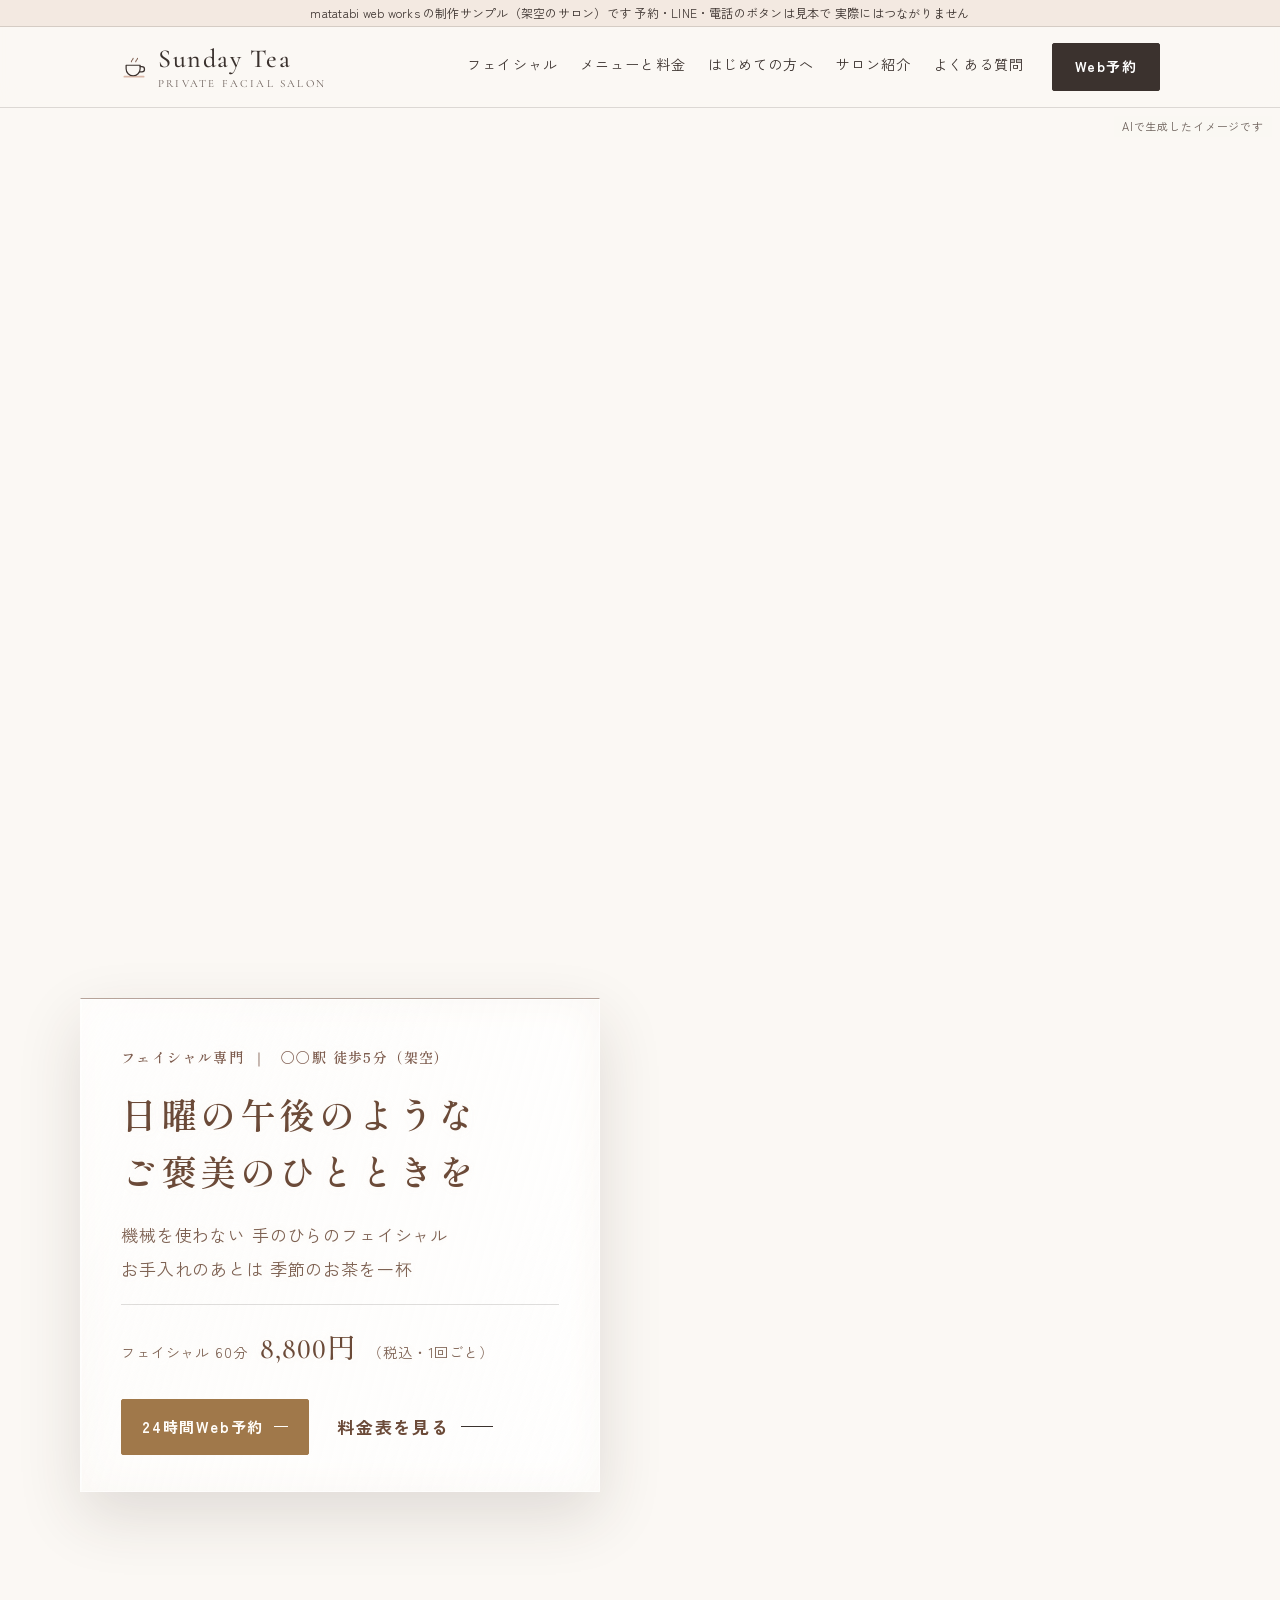
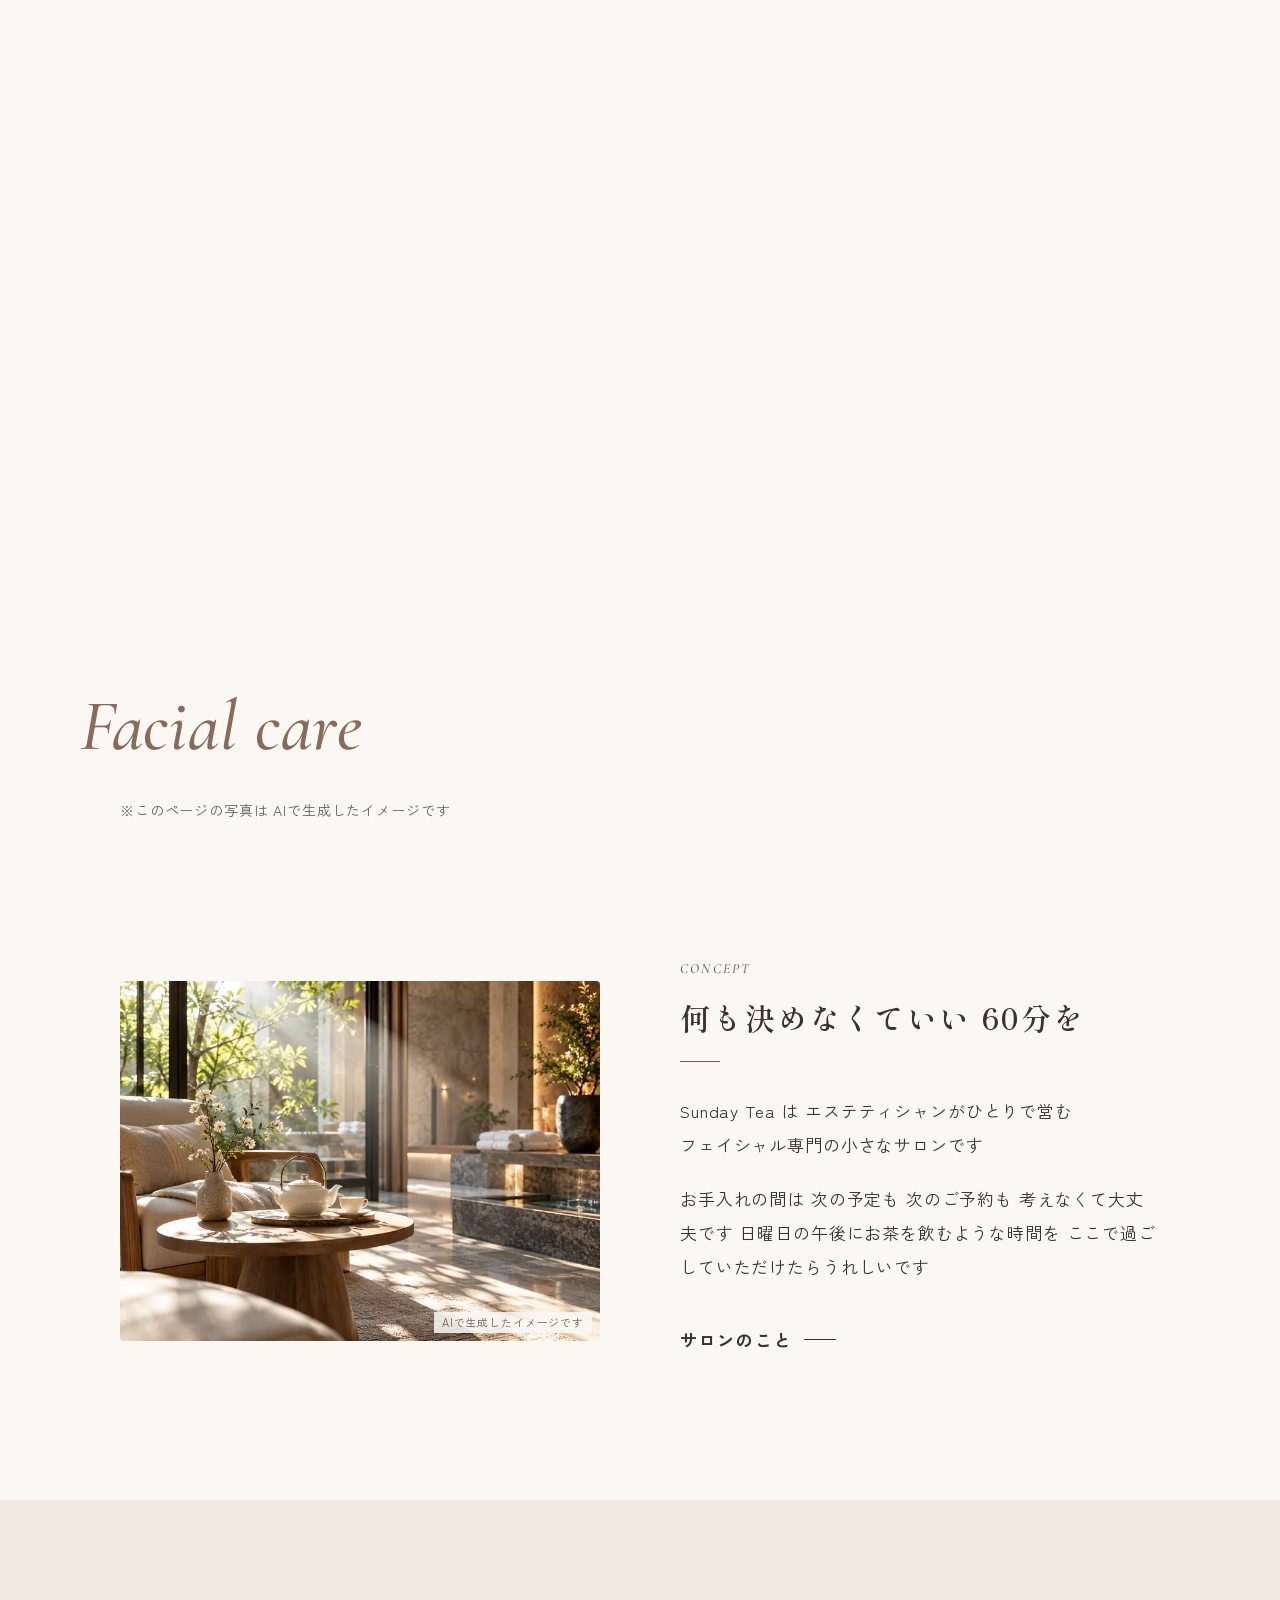
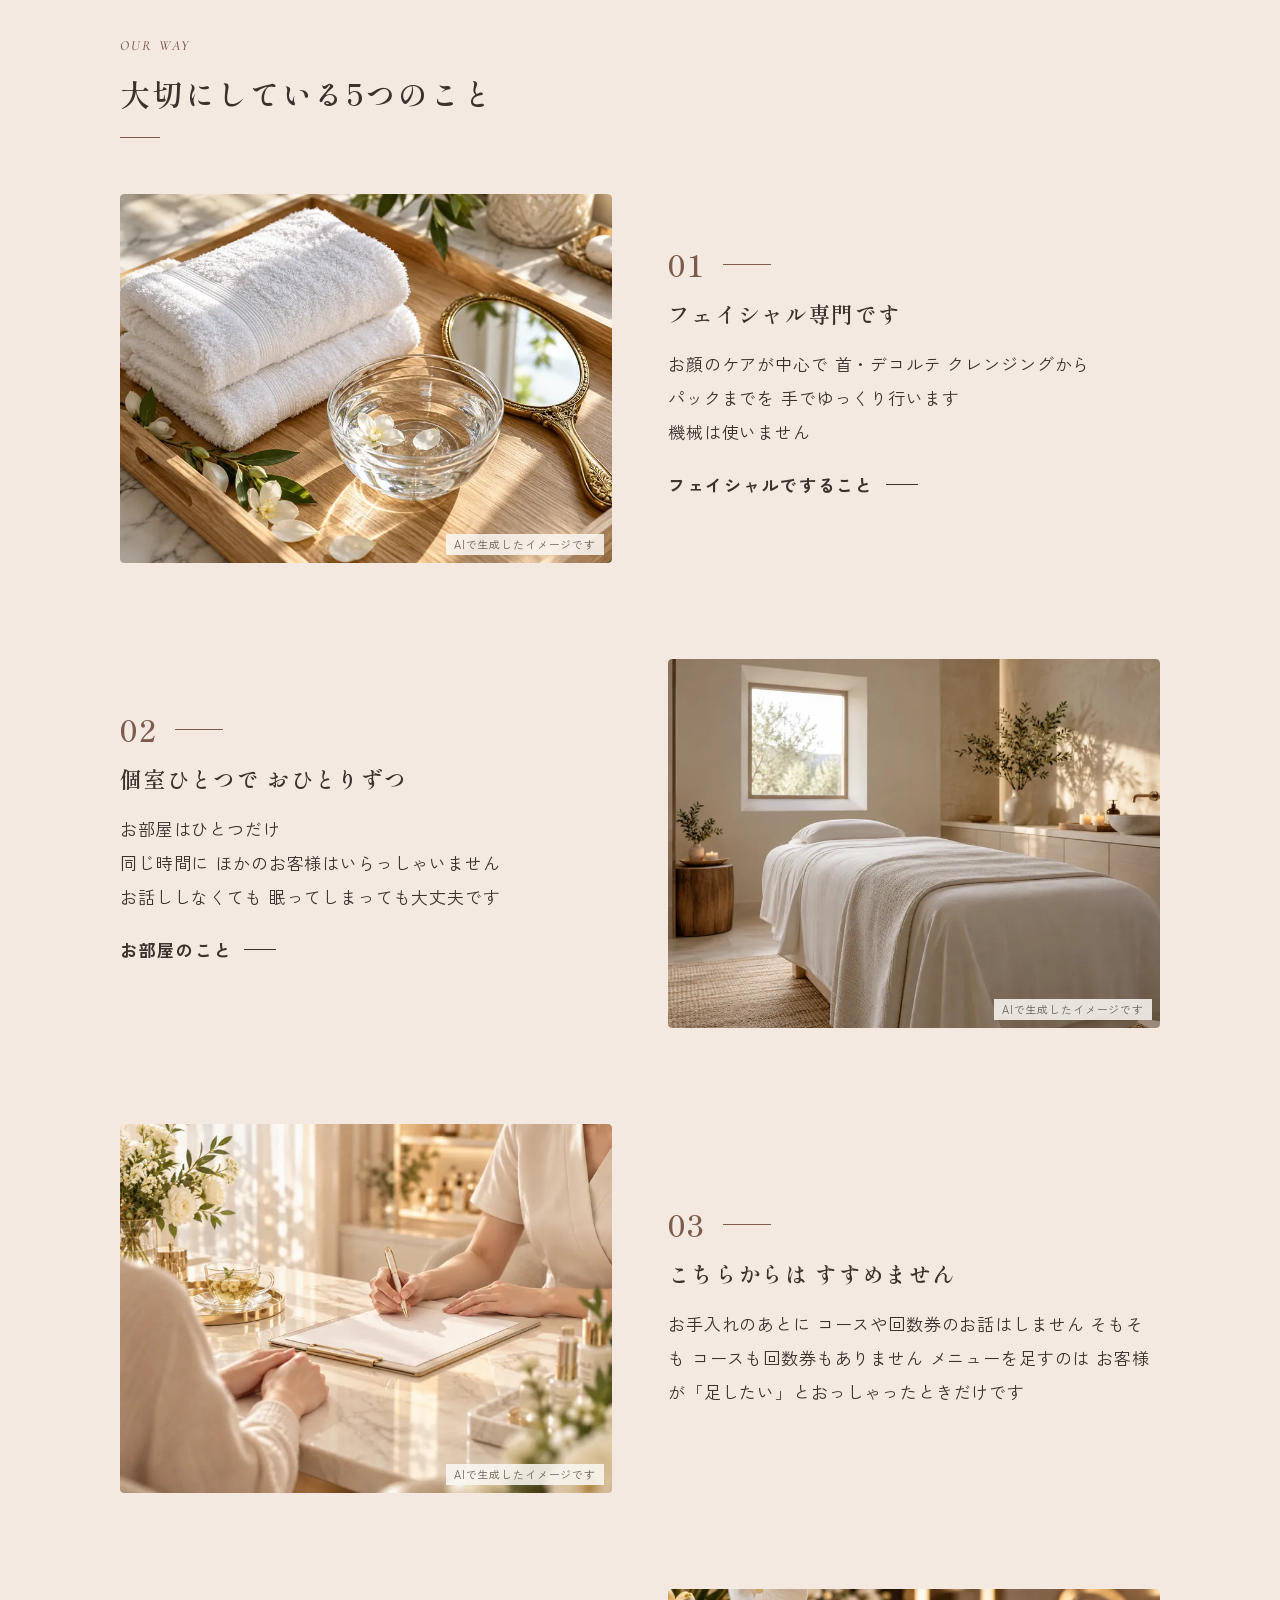
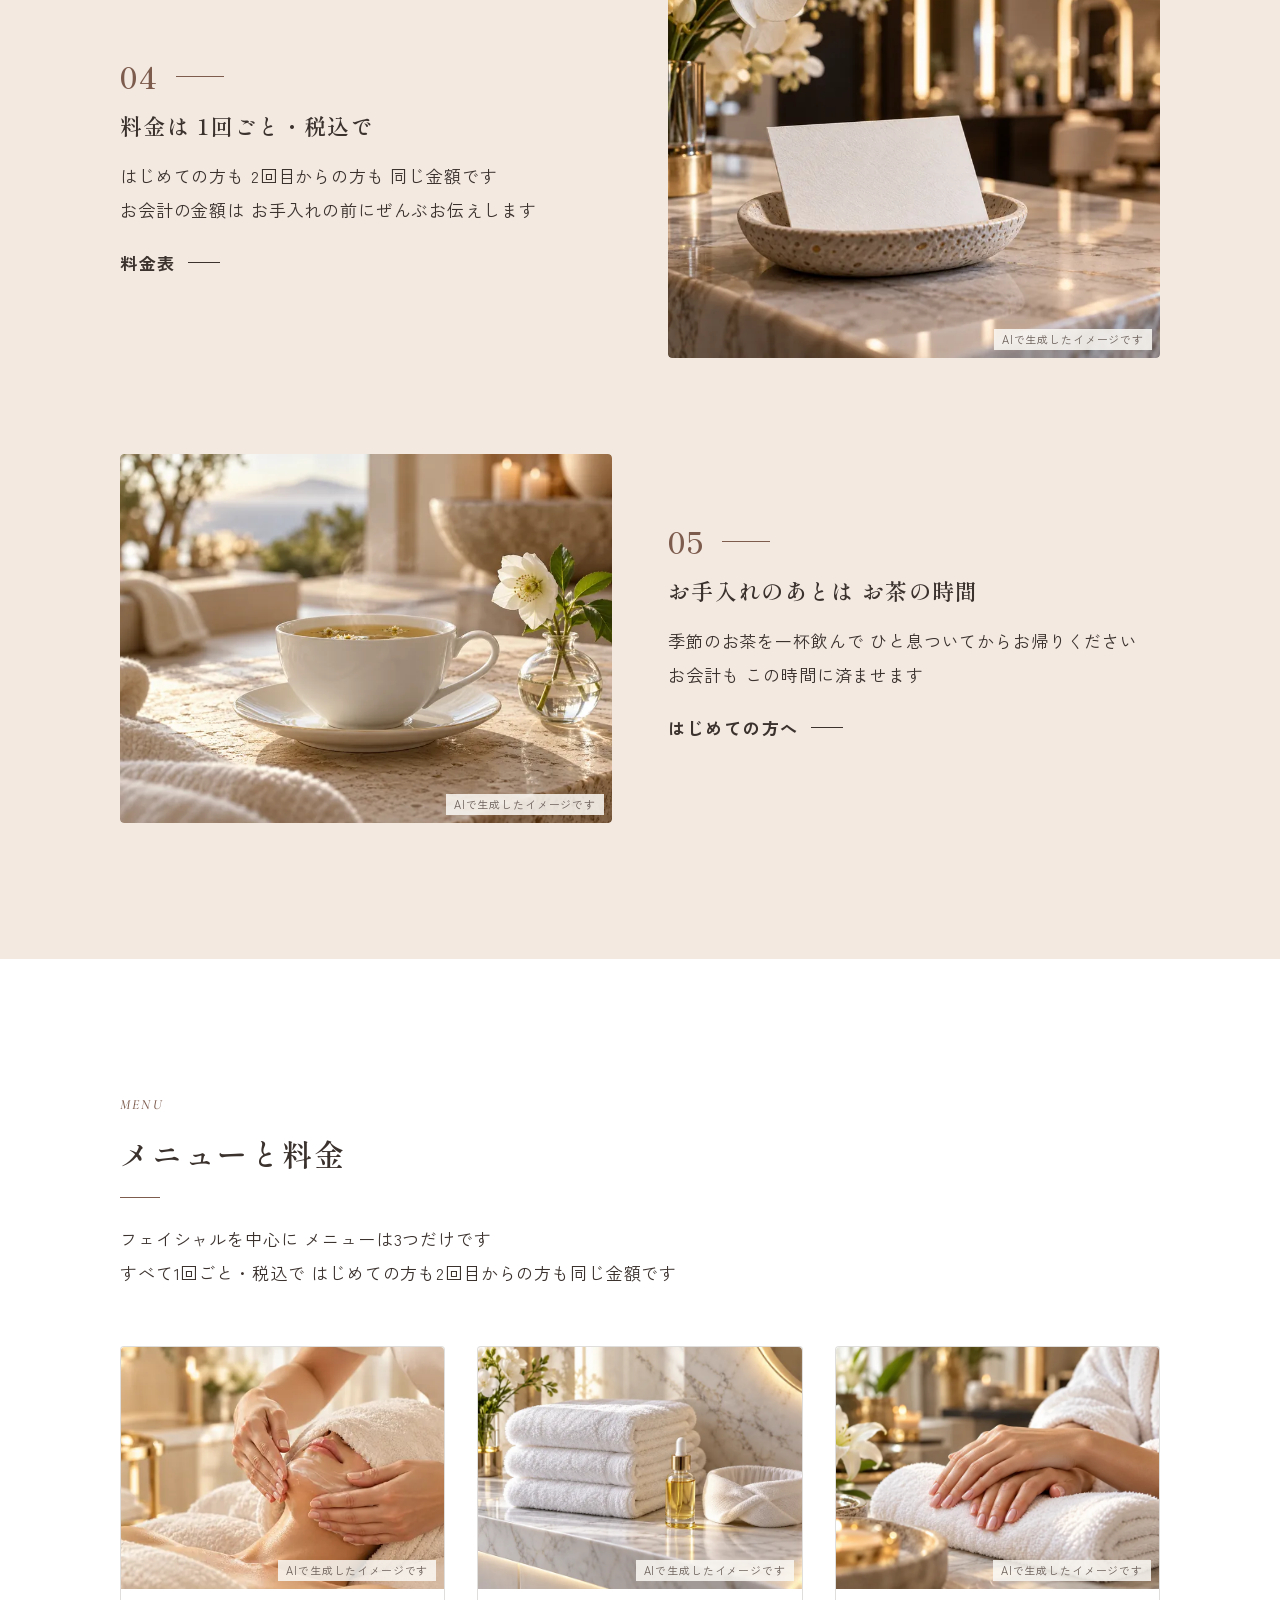
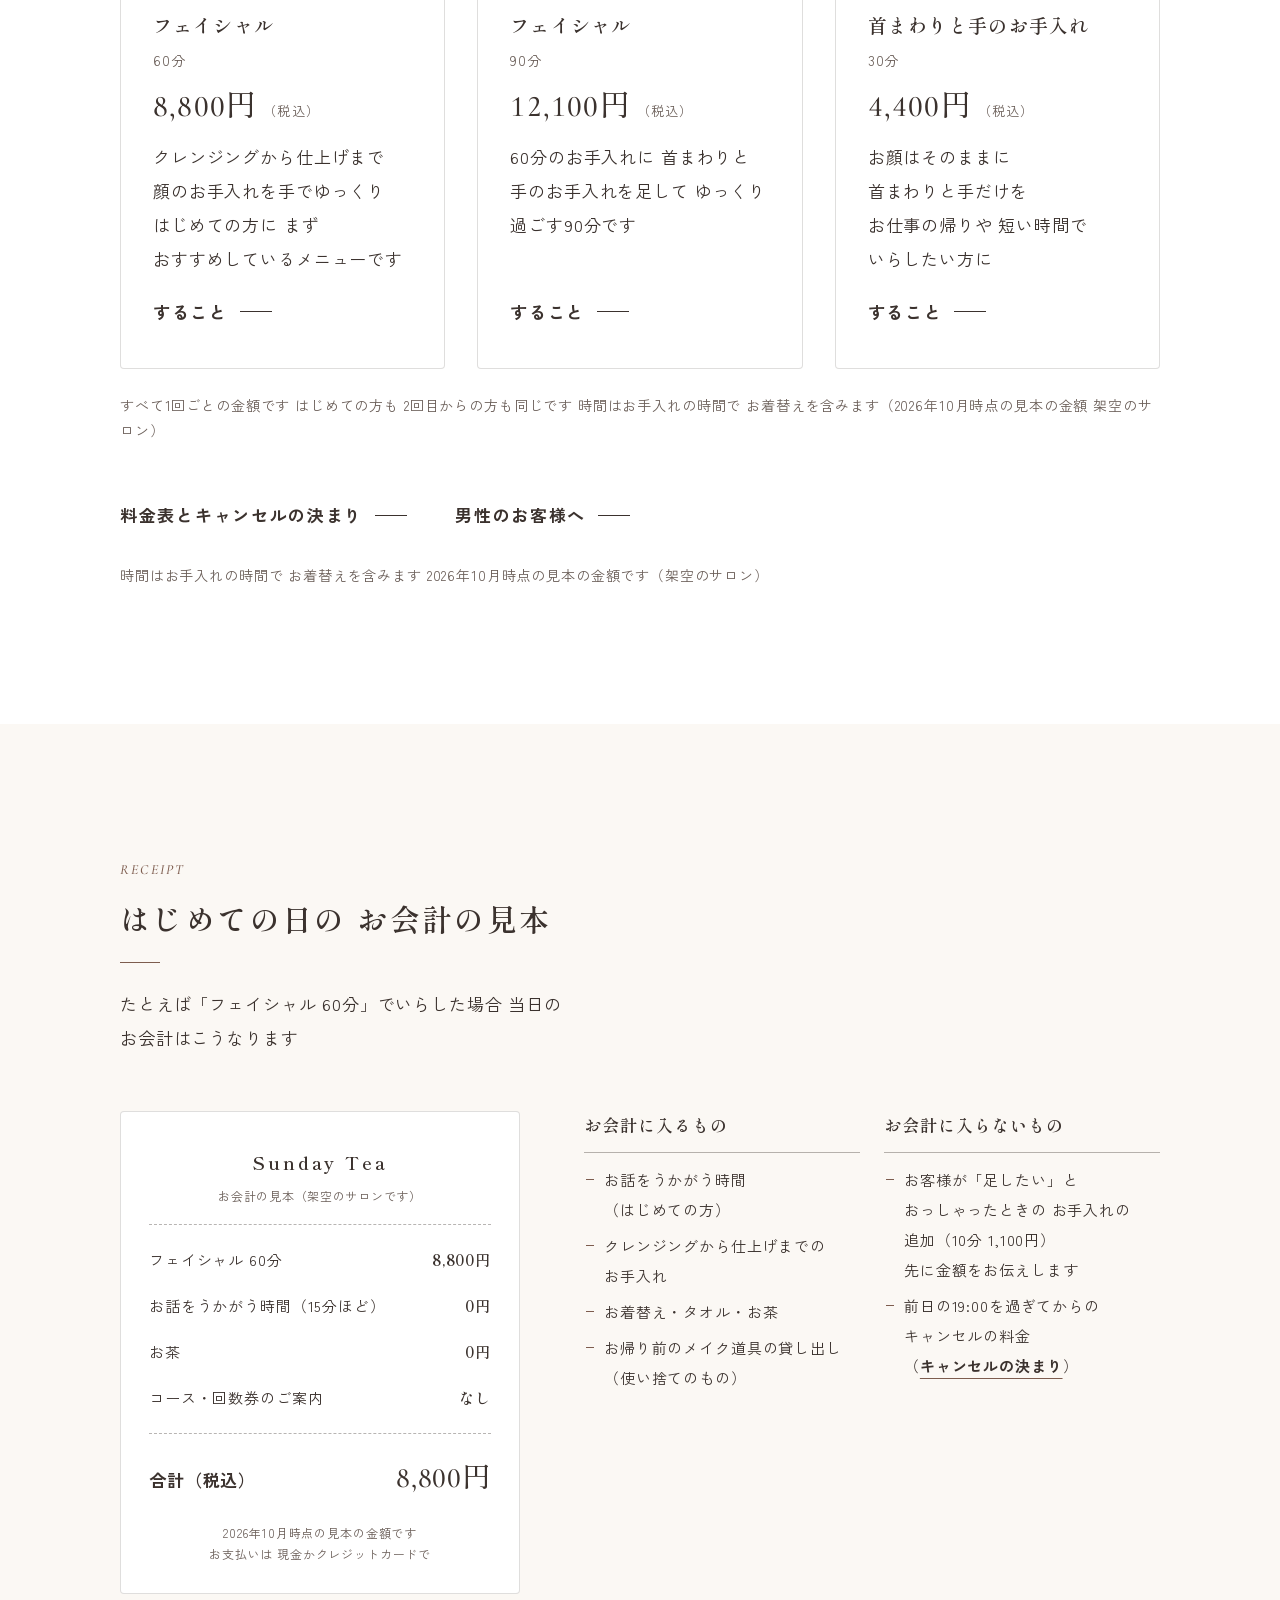
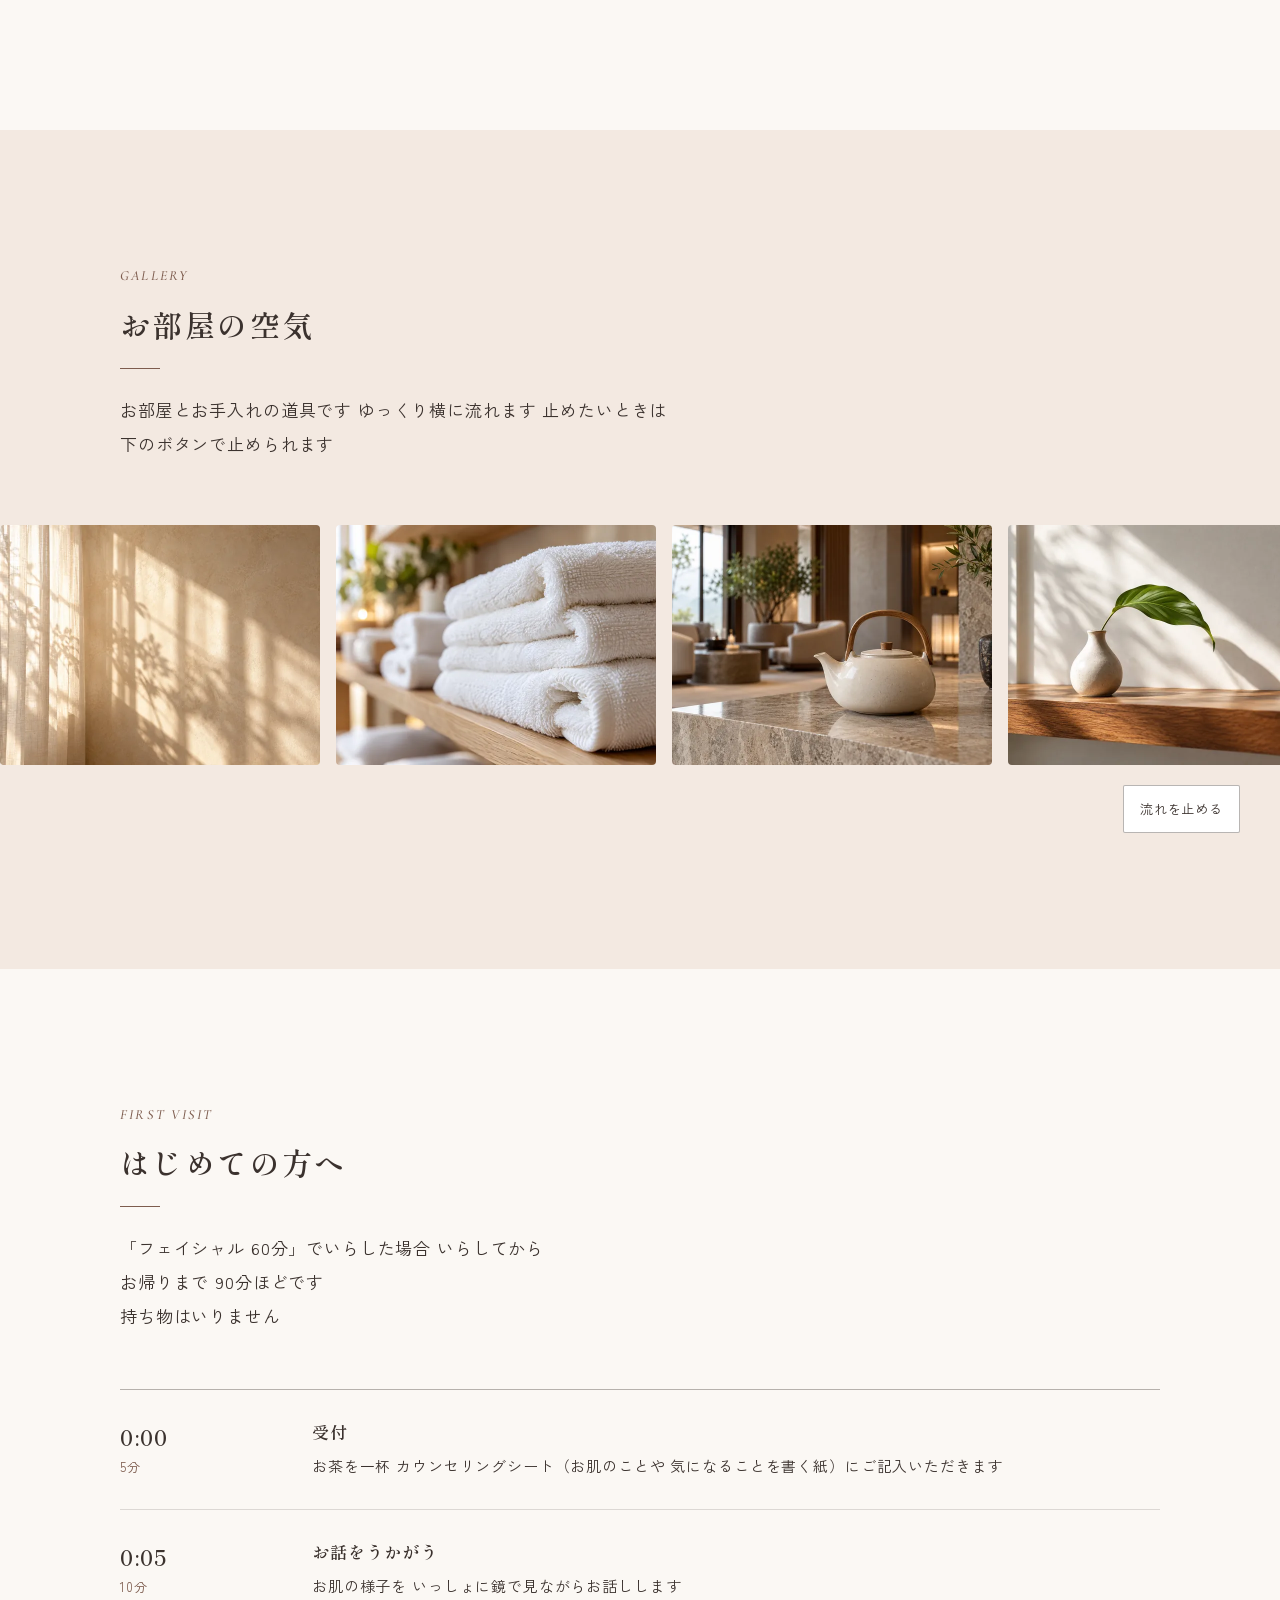
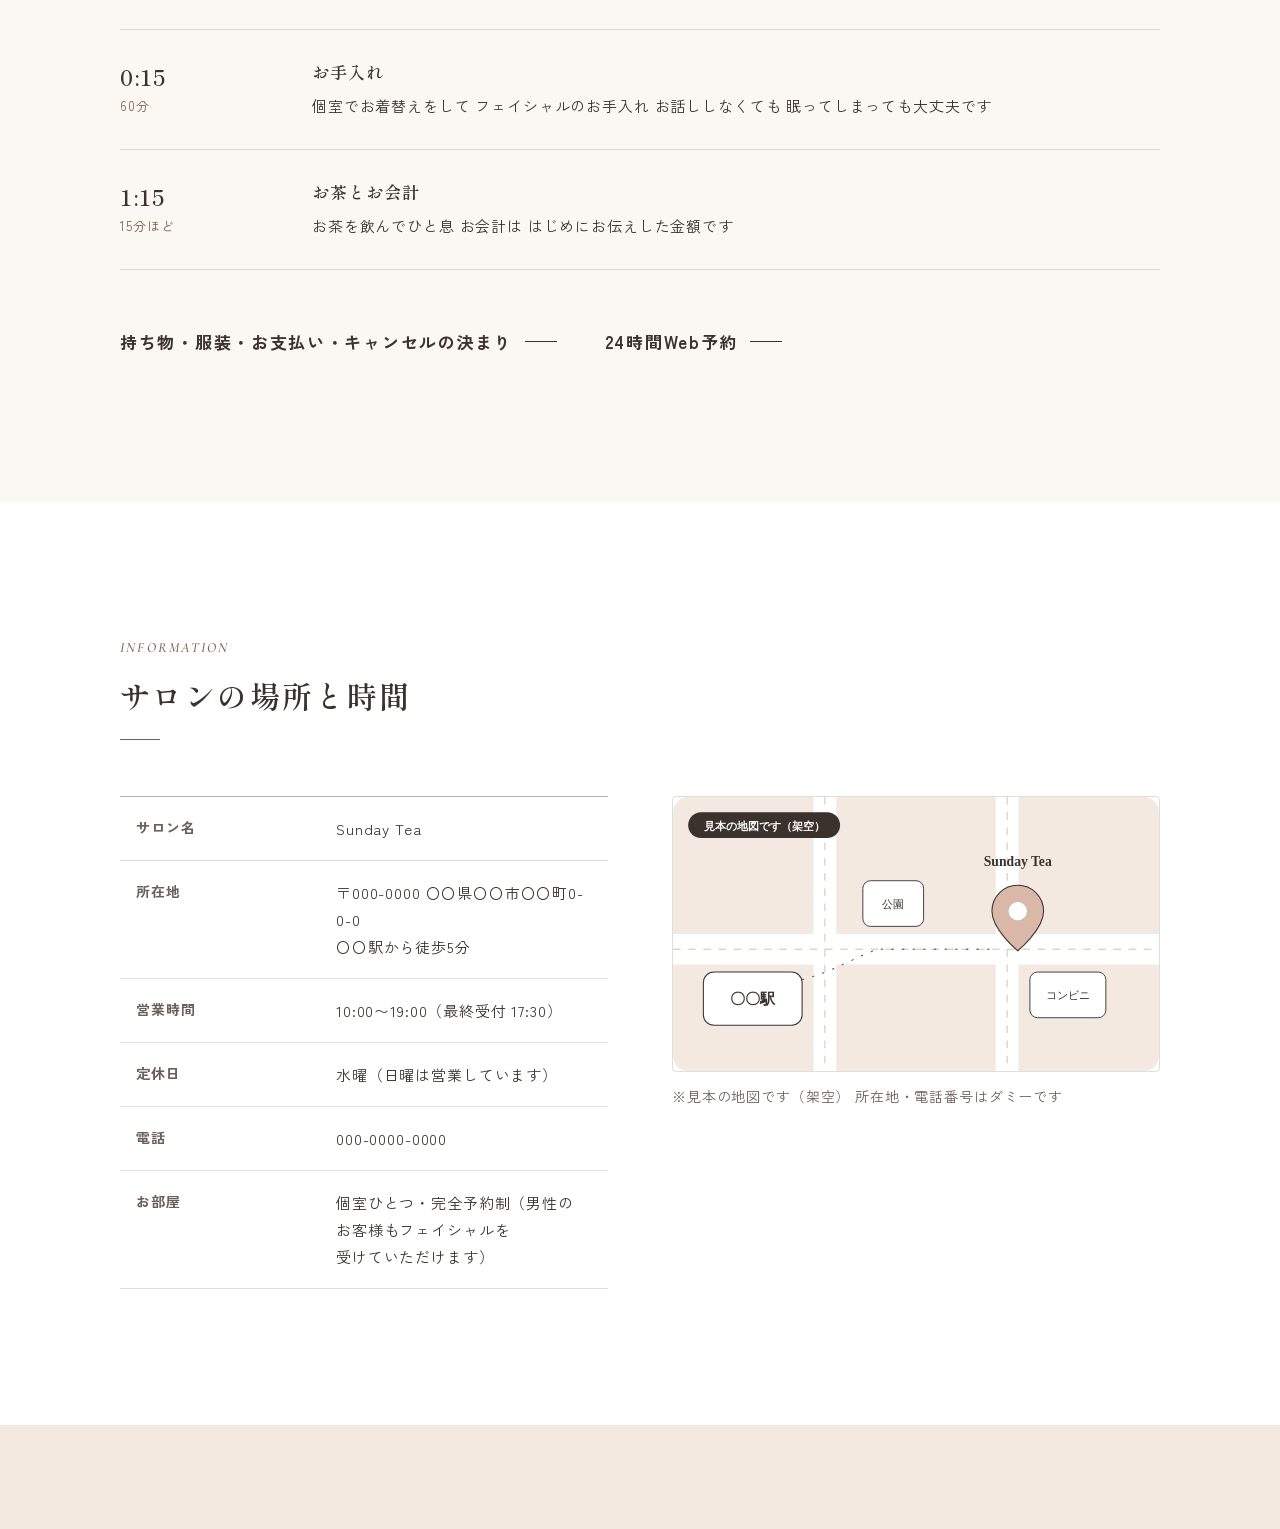
==== commit 47f7381c: "文の「、」「。」を全部外した（ボス指示 11/1）。途中は空白、段落の終わりは消した Co-Authored-By: Claude Opus 5.5 <noreply@anthropic.com>" ====
--- a/index.html
+++ b/index.html
@@ -50,7 +50,7 @@
 <body class="has-fixed-cta">
   <a class="skip-link" href="#main">本文へ<wbr>移動</a>
   <header class="site-header">
-    <p class="sample-notice"><span class="sample-notice__pc">matatabi web works の<wbr>制作サンプル<wbr>（架空の<wbr>サロン）です。<wbr>予約・LINE・電話の<wbr>ボタンは<wbr>見本で、<wbr>実際には<wbr>つながりません。</span><span class="sample-notice__sp">matatabi web works の<wbr>見本です<wbr>（架空の<wbr>サロン）</span></p>
+    <p class="sample-notice"><span class="sample-notice__pc">matatabi web works の<wbr>制作サンプル<wbr>（架空の<wbr>サロン）です 予約・LINE・電話の<wbr>ボタンは<wbr>見本で 実際には<wbr>つながりません</span> <span class="sample-notice__sp">matatabi web works の<wbr>見本です<wbr>（架空の<wbr>サロン）</span></p>
     <div class="container site-header__inner">
       <a href="index.html" class="site-logo">
         <img src="images/logo-mark.svg" alt="" width="28" height="28">
@@ -85,9 +85,9 @@
       <p data-wrap="phrase" class="photo-note hero-v__photo-note">AIで<wbr>生成した<wbr>イメージです</p>
       <p class="hero-v__word" aria-hidden="true">Facial care</p>
       <div class="hero-v__panel">
-        <p data-wrap="phrase" class="hero-v__lead-line">フェイシャル<wbr>専門<span aria-hidden="true">｜</span><span class="visually-hidden">。</span><span class="nowrap">〇〇駅 徒歩5分<span class="pc-inline"><wbr>（架空）</span></span></p>
+        <p data-wrap="phrase" class="hero-v__lead-line">フェイシャル<wbr>専門<span aria-hidden="true">｜</span><span class="visually-hidden"></span> <span class="nowrap">〇〇駅 徒歩5分<span class="pc-inline"><wbr>（架空）</span></span></p>
         <h1 class="hero__title" id="hero-title">日曜の<wbr>午後のような<br>ご褒美の<wbr>ひとときを</h1>
-        <p data-wrap="phrase" class="hero__lead">機械を<wbr>使わない、<wbr>手の<wbr>ひらの<wbr>フェイシャル。<br class="pc-only">お手入れの<wbr>あとは、<wbr>季節の<wbr>お茶を<wbr>一杯。</p>
+        <p data-wrap="phrase" class="hero__lead">機械を<wbr>使わない 手の<wbr>ひらの<wbr>フェイシャル<br class="pc-only">お手入れの<wbr>あとは 季節の<wbr>お茶を<wbr>一杯</p>
         <p data-wrap="phrase" class="hero-v__price"><span>フェイシャル 60分</span><strong><wbr>8,800円</strong><span><wbr>（税込<span class="pc-inline">・1回ごと</span>）</span></p>
         <div class="hero-v__actions">
           <a href="reserve.html#booking" class="btn btn--primary">24時間<wbr>Web予約</a>
@@ -95,7 +95,7 @@
         </div>
       </div>
     </section>
-    <p data-wrap="phrase" class="container note photo-ai-note">※<wbr>この<wbr>ページの<wbr>写真は、AIで<wbr>生成した<wbr>イメージです。</p>
+    <p data-wrap="phrase" class="container note photo-ai-note">※<wbr>この<wbr>ページの<wbr>写真は AIで<wbr>生成した<wbr>イメージです</p>
 
     <section class="section" aria-labelledby="concept-title">
       <div class="container">
@@ -105,9 +105,9 @@
           </div>
           <div class="split__text">
             <span class="eyebrow" aria-hidden="true">CONCEPT</span>
-            <h2 data-clauses="1" class="section-title" id="concept-title"><span class="kc">何も<wbr>決めなくて<wbr>いい、</span><span class="kc">60分を</span></h2>
-            <p data-wrap="phrase" style="margin-top: 32px;">Sunday Tea は、<wbr>エステティシャンが<wbr>ひとりで<wbr>営む、<wbr>フェイシャル<wbr>専門の<wbr>小さな<wbr>サロンです。</p>
-            <p>お手入れの<wbr>間は、<wbr>次の<wbr>予定も、<wbr>次の<wbr>ご予約も、<wbr>考えなくて<wbr>大丈夫です。<wbr>日曜日の<wbr>午後に<wbr>お茶を<wbr>飲むような<wbr>時間を、<wbr>ここで<wbr>過ごしていただけたら<wbr>うれしいです。</p>
+            <h2 data-clauses="1" class="section-title" id="concept-title"><span class="kc">何も<wbr>決めなくて<wbr>いい</span> <span class="kc">60分を</span></h2>
+            <p data-wrap="phrase" style="margin-top: 32px;">Sunday Tea は エステティシャンが<wbr>ひとりで<wbr>営む フェイシャル<wbr>専門の<wbr>小さな<wbr>サロンです</p>
+            <p>お手入れの<wbr>間は 次の<wbr>予定も 次の<wbr>ご予約も 考えなくて<wbr>大丈夫です 日曜日の<wbr>午後に<wbr>お茶を<wbr>飲むような<wbr>時間を ここで<wbr>過ごしていただけたら<wbr>うれしいです</p>
             <a href="about.html" class="more-link">サロンの<wbr>こと</a>
           </div>
         </div>
@@ -126,7 +126,7 @@
             <div class="reason__text">
               <p class="reason__num" aria-hidden="true">01</p>
               <h3><span class="visually-hidden">1つめ　</span>フェイシャル<wbr>専門です</h3>
-              <p data-clauses="1" data-wrap="phrase"><span class="kc">お顔の<wbr>ケアが<wbr>中心で、<wbr>首・デコルテ、<wbr>クレンジングから<wbr>パックまでを、<wbr>手で<wbr>ゆっくり<wbr>行います。</span><span class="kc"><wbr>機械は<wbr>使いません。</span></p>
+              <p data-clauses="1" data-wrap="phrase"><span class="kc">お顔の<wbr>ケアが<wbr>中心で 首・デコルテ クレンジングから<wbr>パックまでを 手で<wbr>ゆっくり<wbr>行います</span> <span class="kc"><wbr>機械は<wbr>使いません</span></p>
               <a href="menu.html#facial" class="more-link">フェイシャルでする<wbr>こと</a>
             </div>
           </li>
@@ -134,8 +134,8 @@
             <div class="reason__image"><figure class="photo photo--4x3 reveal-clip" data-photo="P04"><img src="images/photos/p04-room-bed-800.webp" srcset="images/photos/p04-room-bed-800.webp 800w, images/photos/p04-room-bed-1200.webp 1200w" sizes="(min-width: 1024px) 520px, 100vw" alt="小さな窓から光が入る個室に、白いリネンのベッドが1台。そばに植物とろうそく" width="800" height="600" loading="lazy" decoding="async"><figcaption data-wrap="phrase" class="photo-note">AIで<wbr>生成した<wbr>イメージです</figcaption></figure></div>
             <div class="reason__text">
               <p class="reason__num" aria-hidden="true">02</p>
-              <h3><span class="visually-hidden">2つめ　</span>個室ひとつで、<wbr>おひとりずつ</h3>
-              <p data-clauses="1" data-wrap="phrase"><span class="kc">お部屋は<wbr>ひとつだけ。</span><span class="kc"><wbr>同じ<wbr>時間に、<wbr>ほかの<wbr>お客様は<wbr>いらっしゃいません。</span><span class="kc"><wbr>お話ししなくても、<wbr>眠ってしまっても<wbr>大丈夫です。</span></p>
+              <h3><span class="visually-hidden">2つめ　</span>個室ひとつで おひとりずつ</h3>
+              <p data-clauses="1" data-wrap="phrase"><span class="kc">お部屋は<wbr>ひとつだけ</span> <span class="kc"><wbr>同じ<wbr>時間に ほかの<wbr>お客様は<wbr>いらっしゃいません</span> <span class="kc"><wbr>お話ししなくても 眠ってしまっても<wbr>大丈夫です</span></p>
               <a href="about.html#room-title" class="more-link">お部屋の<wbr>こと</a>
             </div>
           </li>
@@ -143,16 +143,16 @@
             <div class="reason__image"><figure class="photo photo--4x3 reveal-clip" data-photo="P05"><img src="images/photos/counseling-800.webp" srcset="images/photos/counseling-800.webp 800w, images/photos/counseling-1200.webp 1200w" sizes="(min-width: 1024px) 520px, 100vw" alt="テーブルの上に、ガラスのカップのハーブティーと、何も書いていない白い紙。お話を聞きながらペンを持つ手元" width="800" height="600" loading="lazy" decoding="async"><figcaption data-wrap="phrase" class="photo-note">AIで<wbr>生成した<wbr>イメージです</figcaption></figure></div>
             <div class="reason__text">
               <p class="reason__num" aria-hidden="true">03</p>
-              <h3><span class="visually-hidden">3つめ　</span>こちらからは、<wbr>すすめません</h3>
-              <p>お手入れの<wbr>あとに、<wbr>コースや<wbr>回数券の<wbr>お話は<wbr>しません。<wbr>そもそも、<wbr>コースも<wbr>回数券も<wbr>ありません。<wbr>メニューを<wbr>足すのは、<wbr>お客様が<wbr>「足したい」と<wbr>おっしゃった<wbr>ときだけです。</p>
+              <h3><span class="visually-hidden">3つめ　</span>こちらからは すすめません</h3>
+              <p>お手入れの<wbr>あとに コースや<wbr>回数券の<wbr>お話は<wbr>しません そもそも コースも<wbr>回数券も<wbr>ありません メニューを<wbr>足すのは お客様が<wbr>「足したい」と<wbr>おっしゃった<wbr>ときだけです</p>
             </div>
           </li>
           <li class="reason reveal">
             <div class="reason__image"><figure class="photo photo--4x3 reveal-clip" data-photo="P06"><img src="images/photos/p06-card-dish-800.webp" srcset="images/photos/p06-card-dish-800.webp 800w, images/photos/p06-card-dish-1200.webp 1200w" sizes="(min-width: 1024px) 520px, 100vw" alt="大理石の台の上の、石の小皿に立てた何も書いていない白いカード" width="800" height="600" loading="lazy" decoding="async"><figcaption data-wrap="phrase" class="photo-note">AIで<wbr>生成した<wbr>イメージです</figcaption></figure></div>
             <div class="reason__text">
               <p class="reason__num" aria-hidden="true">04</p>
-              <h3><span class="visually-hidden">4つめ　</span>料金は、1回ごと<wbr>・税込で</h3>
-              <p data-clauses="1" data-wrap="phrase"><span class="kc">はじめての<wbr>方も、2回目からの<wbr>方も、<wbr>同じ<wbr>金額です。</span><span class="kc"><wbr>お会計の<wbr>金額は、<wbr>お手入れの<wbr>前に<wbr>ぜんぶ<wbr>お伝えします。</span></p>
+              <h3><span class="visually-hidden">4つめ　</span>料金は 1回ごと<wbr>・税込で</h3>
+              <p data-clauses="1" data-wrap="phrase"><span class="kc">はじめての<wbr>方も 2回目からの<wbr>方も 同じ<wbr>金額です</span> <span class="kc"><wbr>お会計の<wbr>金額は お手入れの<wbr>前に<wbr>ぜんぶ<wbr>お伝えします</span></p>
               <a href="menu.html#price" class="more-link">料金表</a>
             </div>
           </li>
@@ -160,8 +160,8 @@
             <div class="reason__image"><figure class="photo photo--4x3 reveal-clip" data-photo="P07"><img src="images/photos/p07-tea-flower-800.webp" srcset="images/photos/p07-tea-flower-800.webp 800w, images/photos/p07-tea-flower-1200.webp 1200w" sizes="(min-width: 1024px) 520px, 100vw" alt="湯気の立つ白いティーカップと、小さなガラスの花瓶に挿した白い花。奥に窓と遠くの山" width="800" height="600" loading="lazy" decoding="async"><figcaption data-wrap="phrase" class="photo-note">AIで<wbr>生成した<wbr>イメージです</figcaption></figure></div>
             <div class="reason__text">
               <p class="reason__num" aria-hidden="true">05</p>
-              <h3><span class="visually-hidden">5つめ　</span>お手入れの<wbr>あとは、<wbr>お茶の<wbr>時間</h3>
-              <p data-clauses="1" data-wrap="phrase"><span class="kc">季節の<wbr>お茶を<wbr>一杯<wbr>飲んで、<wbr>ひと<wbr>息ついてから<wbr>お帰りください。</span><span class="kc"><wbr>お会計も、<wbr>この<wbr>時間に<wbr>済ませます。</span></p>
+              <h3><span class="visually-hidden">5つめ　</span>お手入れの<wbr>あとは お茶の<wbr>時間</h3>
+              <p data-clauses="1" data-wrap="phrase"><span class="kc">季節の<wbr>お茶を<wbr>一杯<wbr>飲んで ひと<wbr>息ついてから<wbr>お帰りください</span> <span class="kc"><wbr>お会計も この<wbr>時間に<wbr>済ませます</span></p>
               <a href="first.html" class="more-link">はじめての<wbr>方へ</a>
             </div>
           </li>
@@ -174,7 +174,7 @@
         <div class="section-head">
           <span class="eyebrow" aria-hidden="true">MENU</span>
           <h2 class="section-title" id="menu-title">メニューと<wbr>料金</h2>
-          <p data-clauses="1" data-wrap="phrase" class="lead"><span class="kc">フェイシャルを<wbr>中心に、<wbr>メニューは<wbr>3つだけです。</span><span class="kc"><wbr>すべて<wbr>1回ごと<wbr>・税込で、<wbr>はじめての<wbr>方も<wbr>2回目からの<wbr>方も<wbr>同じ<wbr>金額です。</span></p>
+          <p data-clauses="1" data-wrap="phrase" class="lead"><span class="kc">フェイシャルを<wbr>中心に メニューは<wbr>3つだけです</span> <span class="kc"><wbr>すべて<wbr>1回ごと<wbr>・税込で はじめての<wbr>方も<wbr>2回目からの<wbr>方も<wbr>同じ<wbr>金額です</span></p>
         </div>
         <ul class="card-grid card-grid--3 menu-cards">
           <li class="card menu-card">
@@ -182,7 +182,7 @@
             <h3>フェイシャル</h3>
             <p data-wrap="phrase" class="menu-card__time">60分</p>
             <p data-wrap="phrase" class="menu-card__price">8,800円<small><wbr>（税込）</small></p>
-            <p data-clauses="1" data-wrap="phrase"><span class="kc">クレンジングから<wbr>仕上げまで、<wbr>顔の<wbr>お手入れを<wbr>手で<wbr>ゆっくり。</span><span class="kc"><wbr>はじめての<wbr>方に、<wbr>まず<wbr>おすすめしている<wbr>メニューです。</span></p>
+            <p data-clauses="1" data-wrap="phrase"><span class="kc">クレンジングから<wbr>仕上げまで 顔の<wbr>お手入れを<wbr>手で<wbr>ゆっくり</span> <span class="kc"><wbr>はじめての<wbr>方に まず<wbr>おすすめしている<wbr>メニューです</span></p>
             <a href="facial.html" class="more-link card__more">する<wbr>こと</a>
           </li>
           <li class="card menu-card">
@@ -190,7 +190,7 @@
             <h3>フェイシャル</h3>
             <p data-wrap="phrase" class="menu-card__time">90分</p>
             <p data-wrap="phrase" class="menu-card__price">12,100円<small><wbr>（税込）</small></p>
-            <p data-wrap="phrase">60分の<wbr>お手入れに、<wbr>首まわりと<wbr>手の<wbr>お手入れを<wbr>足して、<wbr>ゆっくり<wbr>過ごす90分です。</p>
+            <p data-wrap="phrase">60分の<wbr>お手入れに 首まわりと<wbr>手の<wbr>お手入れを<wbr>足して ゆっくり<wbr>過ごす90分です</p>
             <a href="facial.html#steps-title" class="more-link card__more">する<wbr>こと</a>
           </li>
           <li class="card menu-card">
@@ -198,16 +198,16 @@
             <h3>首まわりと<wbr>手の<wbr>お手入れ</h3>
             <p data-wrap="phrase" class="menu-card__time">30分</p>
             <p data-wrap="phrase" class="menu-card__price">4,400円<small><wbr>（税込）</small></p>
-            <p data-clauses="1" data-wrap="phrase"><span class="kc">お顔は<wbr>そのままに、<wbr>首まわりと<wbr>手だけを。</span><span class="kc"><wbr>お仕事の<wbr>帰りや、<wbr>短い<wbr>時間で<wbr>いらしたい方に。</span></p>
+            <p data-clauses="1" data-wrap="phrase"><span class="kc">お顔は<wbr>そのままに 首まわりと<wbr>手だけを</span> <span class="kc"><wbr>お仕事の<wbr>帰りや 短い<wbr>時間で<wbr>いらしたい<wbr>方に</span></p>
             <a href="menu.html#hand" class="more-link card__more">する<wbr>こと</a>
           </li>
         </ul>
-        <p class="note" style="margin-top: 24px;">すべて<wbr>1回ごとの<wbr>金額です。<wbr>はじめての<wbr>方も、2回目からの<wbr>方も<wbr>同じです。<wbr>時間は<wbr>お手入れの<wbr>時間で、<wbr>お着替えを<wbr>含みます<wbr>（2026年10月時点の<wbr>見本の<wbr>金額。<wbr>架空の<wbr>サロン）。</p>
+        <p class="note" style="margin-top: 24px;">すべて<wbr>1回ごとの<wbr>金額です はじめての<wbr>方も 2回目からの<wbr>方も<wbr>同じです 時間は<wbr>お手入れの<wbr>時間で お着替えを<wbr>含みます<wbr>（2026年10月時点の<wbr>見本の<wbr>金額 架空の<wbr>サロン）</p>
         <div class="section-foot link-row">
           <a href="menu.html#price" class="more-link">料金表と<wbr>キャンセルの<wbr>決まり</a>
           <a href="men.html" class="more-link">男性の<wbr>お客様へ</a>
         </div>
-        <p data-clauses="1" data-wrap="phrase" class="note" style="margin-top: 24px;"><span class="kc">時間は<wbr>お手入れの<wbr>時間で、<wbr>お着替えを<wbr>含みます。</span><span class="kc">2026年10月時点の<wbr>見本の<wbr>金額です<wbr>（架空の<wbr>サロン）。</span></p>
+        <p data-clauses="1" data-wrap="phrase" class="note" style="margin-top: 24px;"><span class="kc">時間は<wbr>お手入れの<wbr>時間で お着替えを<wbr>含みます</span> <span class="kc">2026年10月時点の<wbr>見本の<wbr>金額です<wbr>（架空の<wbr>サロン）</span></p>
       </div>
     </section>
 
@@ -215,8 +215,8 @@
       <div class="container reveal">
         <div class="section-head">
           <span class="eyebrow" aria-hidden="true">RECEIPT</span>
-          <h2 data-clauses="1" class="section-title" id="receipt-title"><span class="kc">はじめての<wbr>日の、</span><span class="kc"><wbr>お会計の<wbr>見本</span></h2>
-          <p data-wrap="phrase" class="lead">たとえば<wbr>「フェイシャル 60分」で<wbr>いらした<wbr>場合、<wbr>当日の<wbr>お会計は<wbr>こうなります。</p>
+          <h2 data-clauses="1" class="section-title" id="receipt-title"><span class="kc">はじめての<wbr>日の</span> <span class="kc"><wbr>お会計の<wbr>見本</span></h2>
+          <p data-wrap="phrase" class="lead">たとえば<wbr>「フェイシャル 60分」で<wbr>いらした<wbr>場合 当日の<wbr>お会計は<wbr>こうなります</p>
         </div>
         <div class="receipt-wrap">
           <div class="receipt" role="group" aria-label="お会計の見本">
@@ -228,7 +228,7 @@
               <li data-wrap="phrase"><span>コース・回数券の<wbr>ご案内</span><span>なし</span></li>
             </ul>
             <p data-wrap="phrase" class="receipt__total"><span>合計<wbr>（税込）</span><strong><wbr>8,800円</strong></p>
-            <p data-wrap="phrase" class="receipt__foot">2026年10月時点の<wbr>見本の<wbr>金額です。<br>お支払いは、<wbr>現金か<wbr>クレジットカードで。</p>
+            <p data-wrap="phrase" class="receipt__foot">2026年10月時点の<wbr>見本の<wbr>金額です<br>お支払いは 現金か<wbr>クレジットカードで</p>
           </div>
           <div class="include-box">
             <div class="include-box__item">
@@ -243,7 +243,7 @@
             <div class="include-box__item">
               <h3>お会計に<wbr>入らない<wbr>もの</h3>
               <ul>
-                <li data-clauses="1" data-wrap="phrase"><span class="kc">お客様が<wbr>「足したい」と<wbr>おっしゃった<wbr>ときの、<wbr>お手入れの<wbr>追加<wbr>（10分 1,100円）。</span><span class="kc"><wbr>先に<wbr>金額を<wbr>お伝えします</span></li>
+                <li data-clauses="1" data-wrap="phrase"><span class="kc">お客様が<wbr>「足したい」と<wbr>おっしゃった<wbr>ときの お手入れの<wbr>追加<wbr>（10分 1,100円）</span> <span class="kc"><wbr>先に<wbr>金額を<wbr>お伝えします</span></li>
                 <li data-wrap="phrase">前日の<wbr>19:00を<wbr>過ぎてからの<wbr>キャンセルの<wbr>料金<wbr>（<a href="first.html#cancel" class="text-link">キャンセルの<wbr>決まり</a>）</li>
               </ul>
             </div>
@@ -257,7 +257,7 @@
         <div class="section-head reveal">
           <span class="eyebrow" aria-hidden="true">GALLERY</span>
           <h2 class="section-title" id="gallery-title">お部屋の<wbr>空気</h2>
-          <p data-wrap="phrase" class="lead">お部屋と<wbr>お手入れの<wbr>道具です。<span class="motion-only"><wbr>ゆっくり横に<wbr>流れます。<wbr>止めたい<wbr>ときは、<wbr>下の<wbr>ボタンで<wbr>止められます。</span></p>
+          <p data-wrap="phrase" class="lead">お部屋と<wbr>お手入れの<wbr>道具です <span class="motion-only"><wbr>ゆっくり横に<wbr>流れます 止めたい<wbr>ときは 下の<wbr>ボタンで<wbr>止められます</span></p>
         </div>
       </div>
       <div class="loop" data-loop>
@@ -286,24 +286,24 @@
         <div class="section-head">
           <span class="eyebrow" aria-hidden="true">FIRST VISIT</span>
           <h2 class="section-title" id="first-title">はじめての<wbr>方へ</h2>
-          <p data-clauses="1" data-wrap="phrase" class="lead"><span class="kc">「フェイシャル 60分」で<wbr>いらした<wbr>場合、<wbr>いらしてから<wbr>お帰りまで、90分ほどです。</span><span class="kc"><wbr>持ち物は<wbr>いりません。</span></p>
+          <p data-clauses="1" data-wrap="phrase" class="lead"><span class="kc">「フェイシャル 60分」で<wbr>いらした<wbr>場合 いらしてから<wbr>お帰りまで 90分ほどです</span> <span class="kc"><wbr>持ち物は<wbr>いりません</span></p>
         </div>
         <ol class="timeline">
           <li class="timeline__item">
             <p data-wrap="phrase" class="timeline__time"><strong>0:00</strong>5分</p>
-            <div class="timeline__body"><h3>受付</h3><p data-clauses="1" data-wrap="phrase"><span class="kc">お茶を<wbr>一杯。</span><span class="kc"><wbr>カウンセリングシート<wbr>（お肌の<wbr>ことや、<wbr>気に<wbr>なる<wbr>ことを<wbr>書く<wbr>紙）に<wbr>ご記入いただきます。</span></p></div>
+            <div class="timeline__body"><h3>受付</h3><p data-clauses="1" data-wrap="phrase"><span class="kc">お茶を<wbr>一杯</span> <span class="kc"><wbr>カウンセリングシート<wbr>（お肌の<wbr>ことや 気に<wbr>なる<wbr>ことを<wbr>書く<wbr>紙）に<wbr>ご記入いただきます</span></p></div>
           </li>
           <li class="timeline__item">
             <p data-wrap="phrase" class="timeline__time"><strong>0:05</strong>10分</p>
-            <div class="timeline__body"><h3>お話を<wbr>うかが<wbr>う</h3><p data-wrap="phrase">お肌の<wbr>様子を、<wbr>いっしょに<wbr>鏡で<wbr>見ながら<wbr>お話しします。</p></div>
+            <div class="timeline__body"><h3>お話を<wbr>うかが<wbr>う</h3><p data-wrap="phrase">お肌の<wbr>様子を いっしょに<wbr>鏡で<wbr>見ながら<wbr>お話しします</p></div>
           </li>
           <li class="timeline__item">
             <p data-wrap="phrase" class="timeline__time"><strong>0:15</strong>60分</p>
-            <div class="timeline__body"><h3>お手入れ</h3><p data-clauses="1" data-wrap="phrase"><span class="kc">個室で<wbr>お着替えを<wbr>して、<wbr>フェイシャルの<wbr>お手入れ。</span><span class="kc"><wbr>お話ししなくても、<wbr>眠ってしまっても<wbr>大丈夫です。</span></p></div>
+            <div class="timeline__body"><h3>お手入れ</h3><p data-clauses="1" data-wrap="phrase"><span class="kc">個室で<wbr>お着替えを<wbr>して フェイシャルの<wbr>お手入れ</span> <span class="kc"><wbr>お話ししなくても 眠ってしまっても<wbr>大丈夫です</span></p></div>
           </li>
           <li class="timeline__item">
             <p data-wrap="phrase" class="timeline__time"><strong>1:15</strong>15分ほど</p>
-            <div class="timeline__body"><h3>お茶と<wbr>お会計</h3><p data-clauses="1" data-wrap="phrase"><span class="kc">お茶を<wbr>飲んで<wbr>ひと息。</span><span class="kc"><wbr>お会計は、<wbr>はじめに<wbr>お伝えした<wbr>金額です。</span></p></div>
+            <div class="timeline__body"><h3>お茶と<wbr>お会計</h3><p data-clauses="1" data-wrap="phrase"><span class="kc">お茶を<wbr>飲んで<wbr>ひと息</span> <span class="kc"><wbr>お会計は はじめに<wbr>お伝えした<wbr>金額です</span></p></div>
           </li>
         </ol>
         <div class="section-foot link-row">
@@ -332,7 +332,7 @@
           </table>
           <div class="map-sample">
             <img src="images/map.svg" alt="見本の地図（架空）。〇〇駅を出て公園のわきを通り、コンビニの手前の角にサロンがあるイラスト" width="640" height="360" loading="lazy">
-            <p data-clauses="1" data-wrap="phrase" class="note"><span class="kc">※<wbr>見本の<wbr>地図です<wbr>（架空）。</span><span class="kc"><wbr>所在地・電話番号は<wbr>ダミーです。</span></p>
+            <p data-clauses="1" data-wrap="phrase" class="note"><span class="kc">※<wbr>見本の<wbr>地図です<wbr>（架空）</span> <span class="kc"><wbr>所在地・電話番号は<wbr>ダミーです</span></p>
           </div>
         </div>
       </div>
@@ -344,14 +344,14 @@
           <span class="eyebrow" aria-hidden="true">RESERVE</span>
           <h2 class="section-title" id="cta-title">ご予約の<wbr>入口</h2>
         </div>
-        <p>完全予<wbr>約制です。Web予約は<wbr>24時間、<wbr>メニュー・日に<wbr>ち・時間を<wbr>選んで<wbr>お申し込みいただけます。<wbr>選べるのは、<wbr>空いている<wbr>時間だけです。<wbr>当日の<wbr>ご予約は、<wbr>お電話で<wbr>どうぞ。</p>
+        <p>完全予<wbr>約制です Web予約は<wbr>24時間 メニュー・日に<wbr>ち・時間を<wbr>選んで<wbr>お申し込みいただけます 選べるのは 空いている<wbr>時間だけです 当日の<wbr>ご予約は お電話で<wbr>どうぞ</p>
         <ul class="entry-list">
           <li data-wrap="phrase"><a href="reserve.html#booking" class="btn btn--primary">24時間<wbr>Web予約</a></li>
           <li><button type="button" class="btn btn--secondary" data-sample-sns="LINE" aria-describedby="cta-entry-status">LINEで<wbr>予約</button></li>
           <li><button type="button" class="btn btn--secondary" data-sample-tel aria-describedby="cta-entry-status">電話で<wbr>予約<small>000-0000-0000<wbr>（架空）</small></button></li>
         </ul>
         <p class="note entry-status" id="cta-entry-status" role="status"></p>
-        <p class="note cta__note">※サンプルの<wbr>ため、<wbr>実際には<wbr>予約されません。<wbr>受付時間 <span class="nowrap">10:00〜19:00</span><wbr>（水曜定休）。<wbr>お手入れ中は、<wbr>電話に<wbr>出られないことがあります。</p>
+        <p class="note cta__note">※サンプルの<wbr>ため 実際には<wbr>予約されません 受付時間 <span class="nowrap">10:00〜19:00</span><wbr>（水曜定休） お手入れ中は 電話に<wbr>出られないことがあります</p>
         <p data-wrap="phrase" class="cta__more"><a href="menu.html#price" class="more-link">料金表を<wbr>見る</a></p>
       </div>
     </section>
@@ -360,7 +360,7 @@
     <div class="container">
       <p class="site-footer__name">Sunday Tea</p>
       <p class="site-footer__sub">PRIVATE FACIAL SALON</p>
-      <p data-clauses="1" data-wrap="phrase" class="site-footer__promise"><span class="kc">こちらから、<wbr>コース・回数券・化粧品の<wbr>売り込みは<wbr>しません。</span><span class="kc"><wbr>お会計は、<wbr>毎回<wbr>その<wbr>日の<wbr>メニューの<wbr>金額<wbr>（税込）だけです。</span></p>
+      <p data-clauses="1" data-wrap="phrase" class="site-footer__promise"><span class="kc">こちらから コース・回数券・化粧品の<wbr>売り込みは<wbr>しません</span> <span class="kc"><wbr>お会計は 毎回<wbr>その<wbr>日の<wbr>メニューの<wbr>金額<wbr>（税込）だけです</span></p>
       <div class="site-footer__info">
         <p data-wrap="phrase">エステサロン<wbr>（架空の<wbr>サンプル）</p>
         <p data-wrap="phrase">〒000-0000 〇〇県〇〇市〇〇町0-0-0<br><span class="nowrap">〇〇駅から<wbr>徒歩5分</span></p>
@@ -388,7 +388,7 @@
           <li data-wrap="phrase"><a href="privacy.html">プライバシーポリシー</a></li>
         </ul>
       </nav>
-      <p data-clauses="1" data-wrap="phrase" class="site-footer__sample"><span class="kc">この<wbr>サイトは matatabi web works の<wbr>制作<wbr>サンプルです。</span><span class="kc"><wbr>実在の<wbr>サロンではありません。</span></p>
+      <p data-clauses="1" data-wrap="phrase" class="site-footer__sample"><span class="kc">この<wbr>サイトは matatabi web works の<wbr>制作<wbr>サンプルです</span> <span class="kc"><wbr>実在の<wbr>サロンではありません</span></p>
       <small class="site-footer__copy">© Sunday Tea<wbr>（架空の<wbr>サロン）</small>
     </div>
   </footer>
